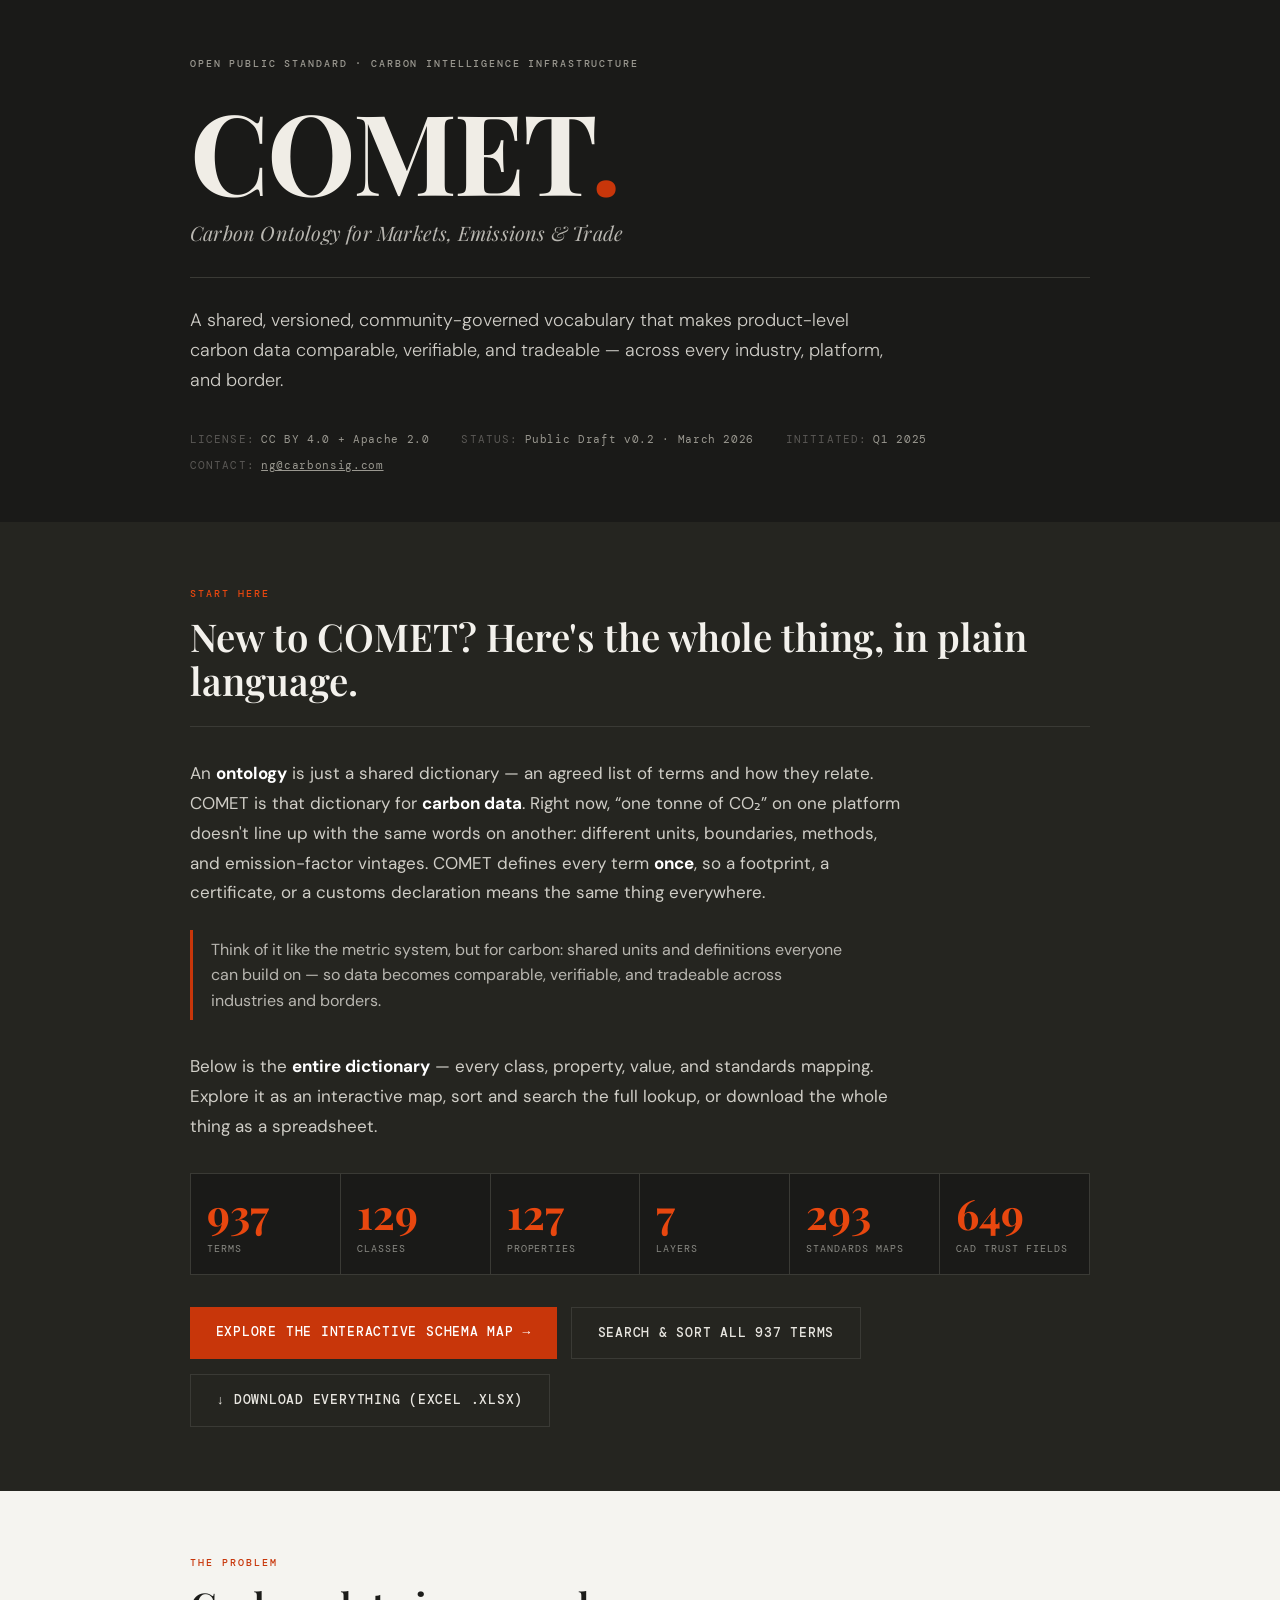
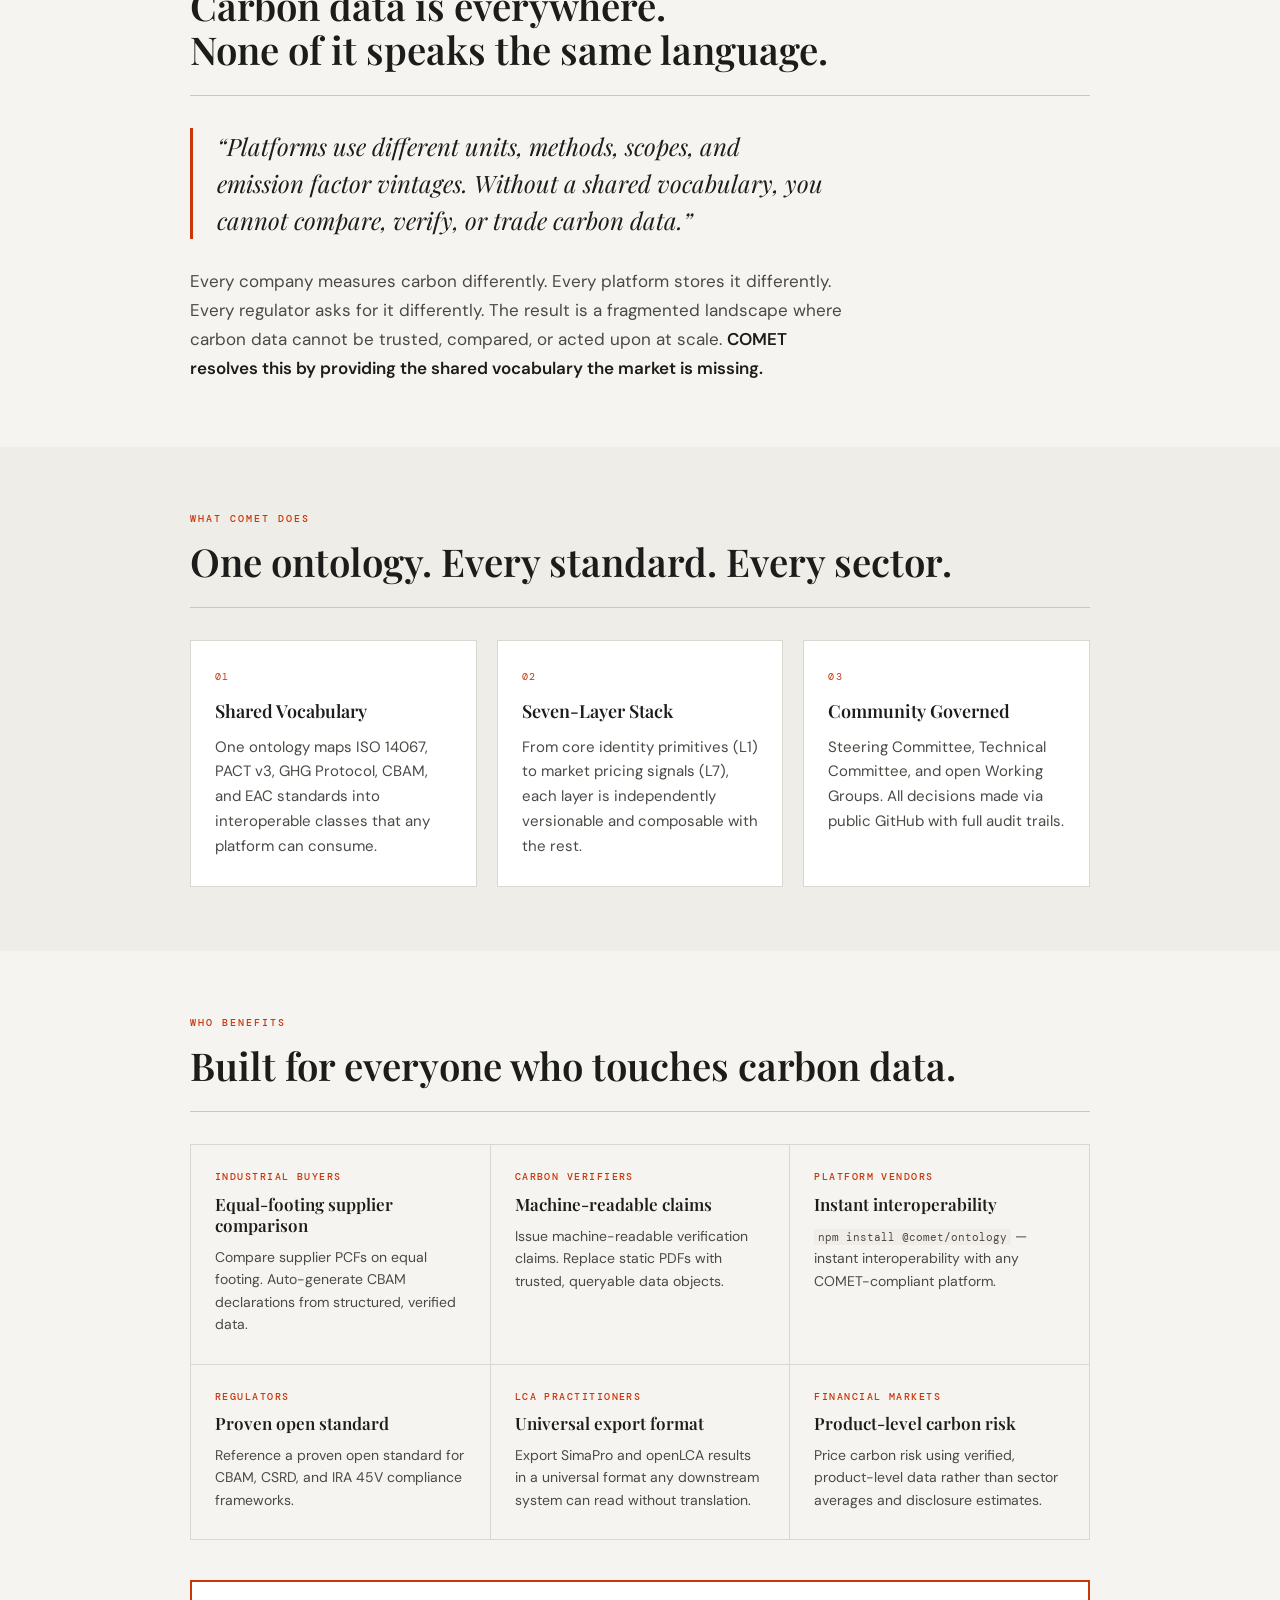
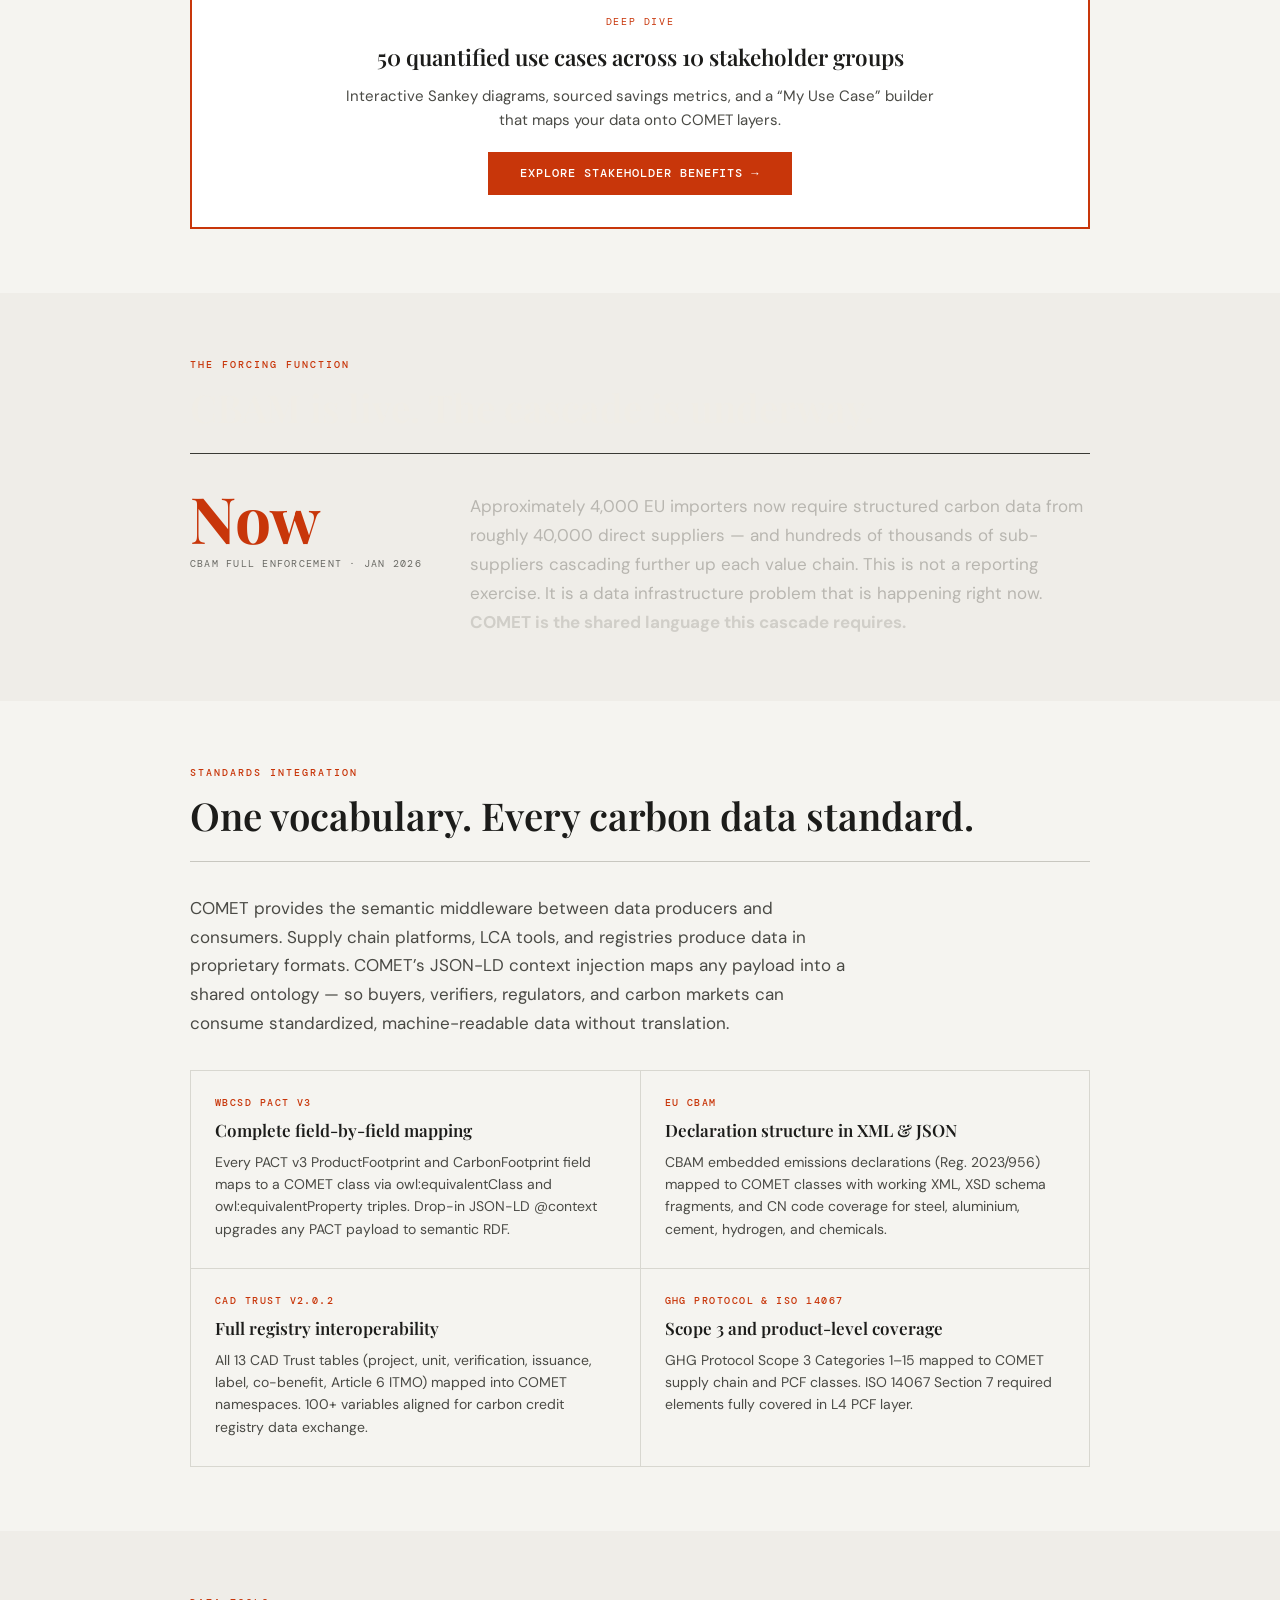
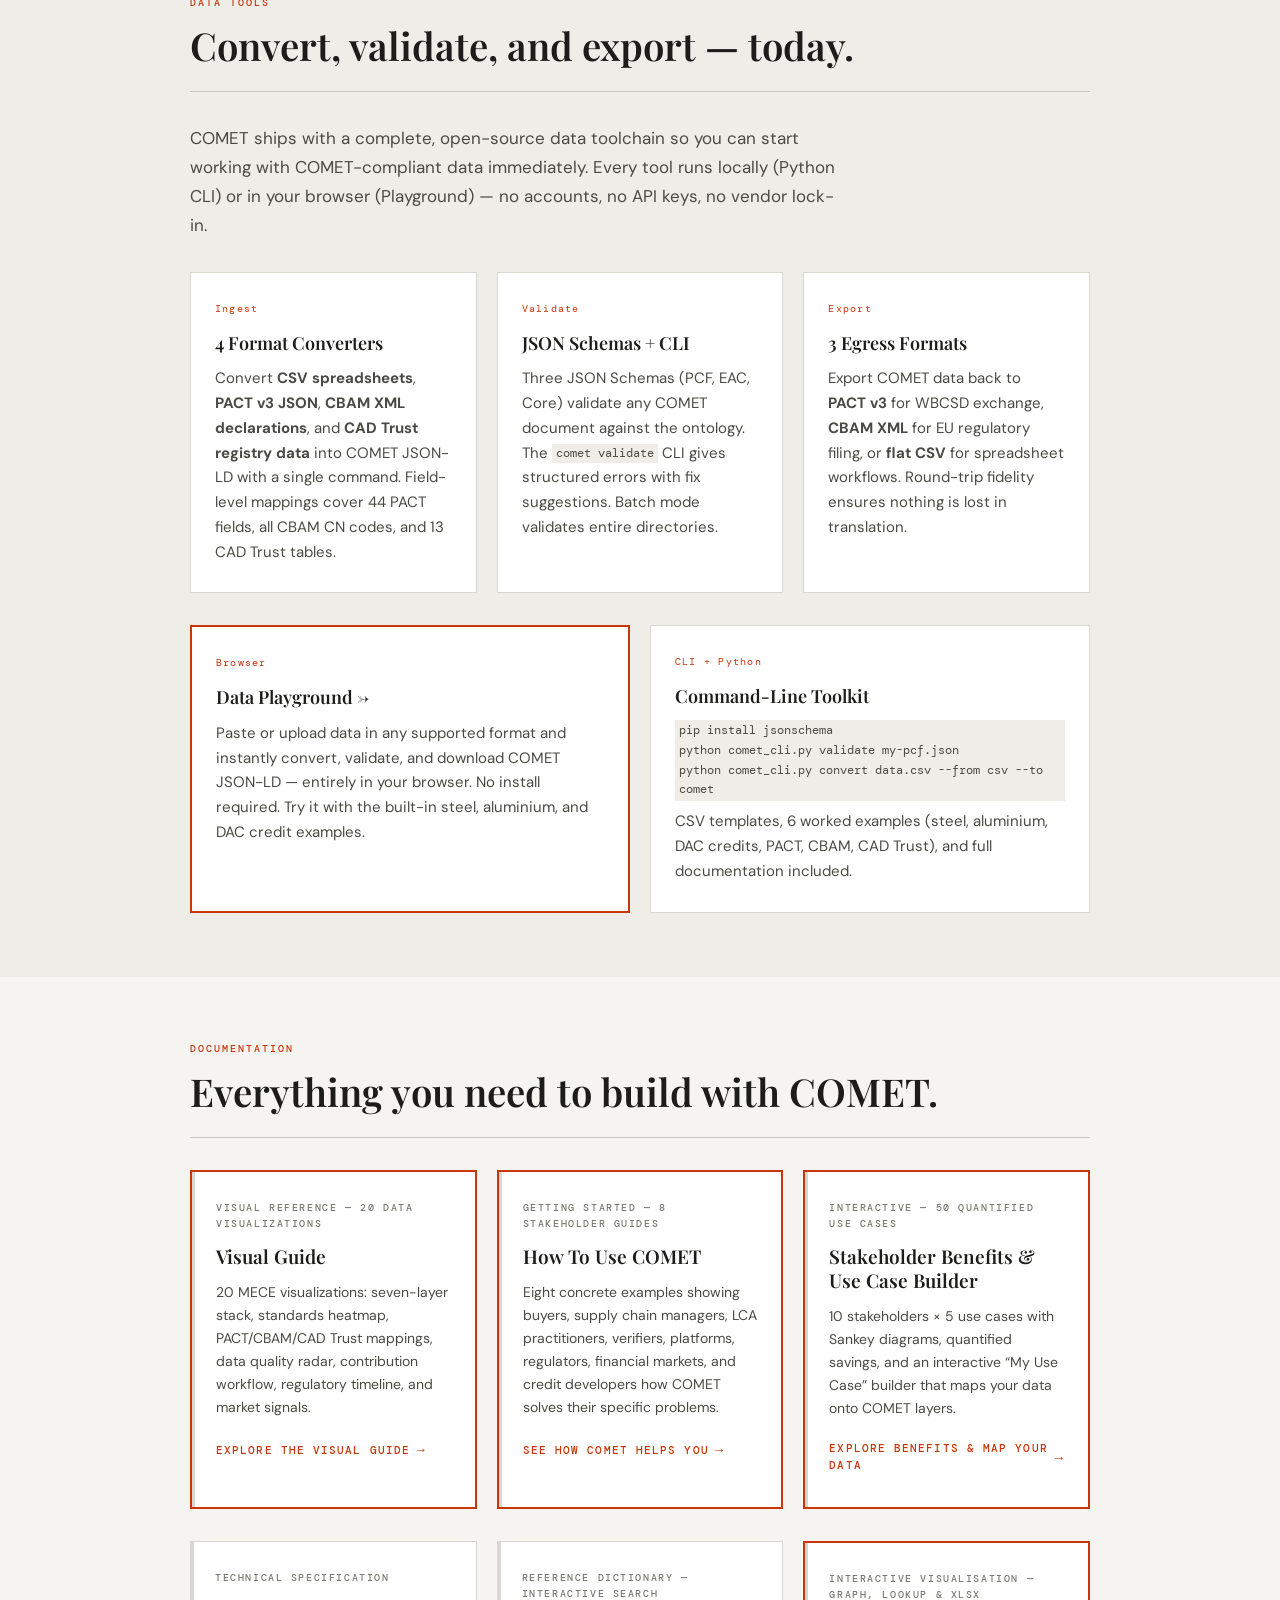
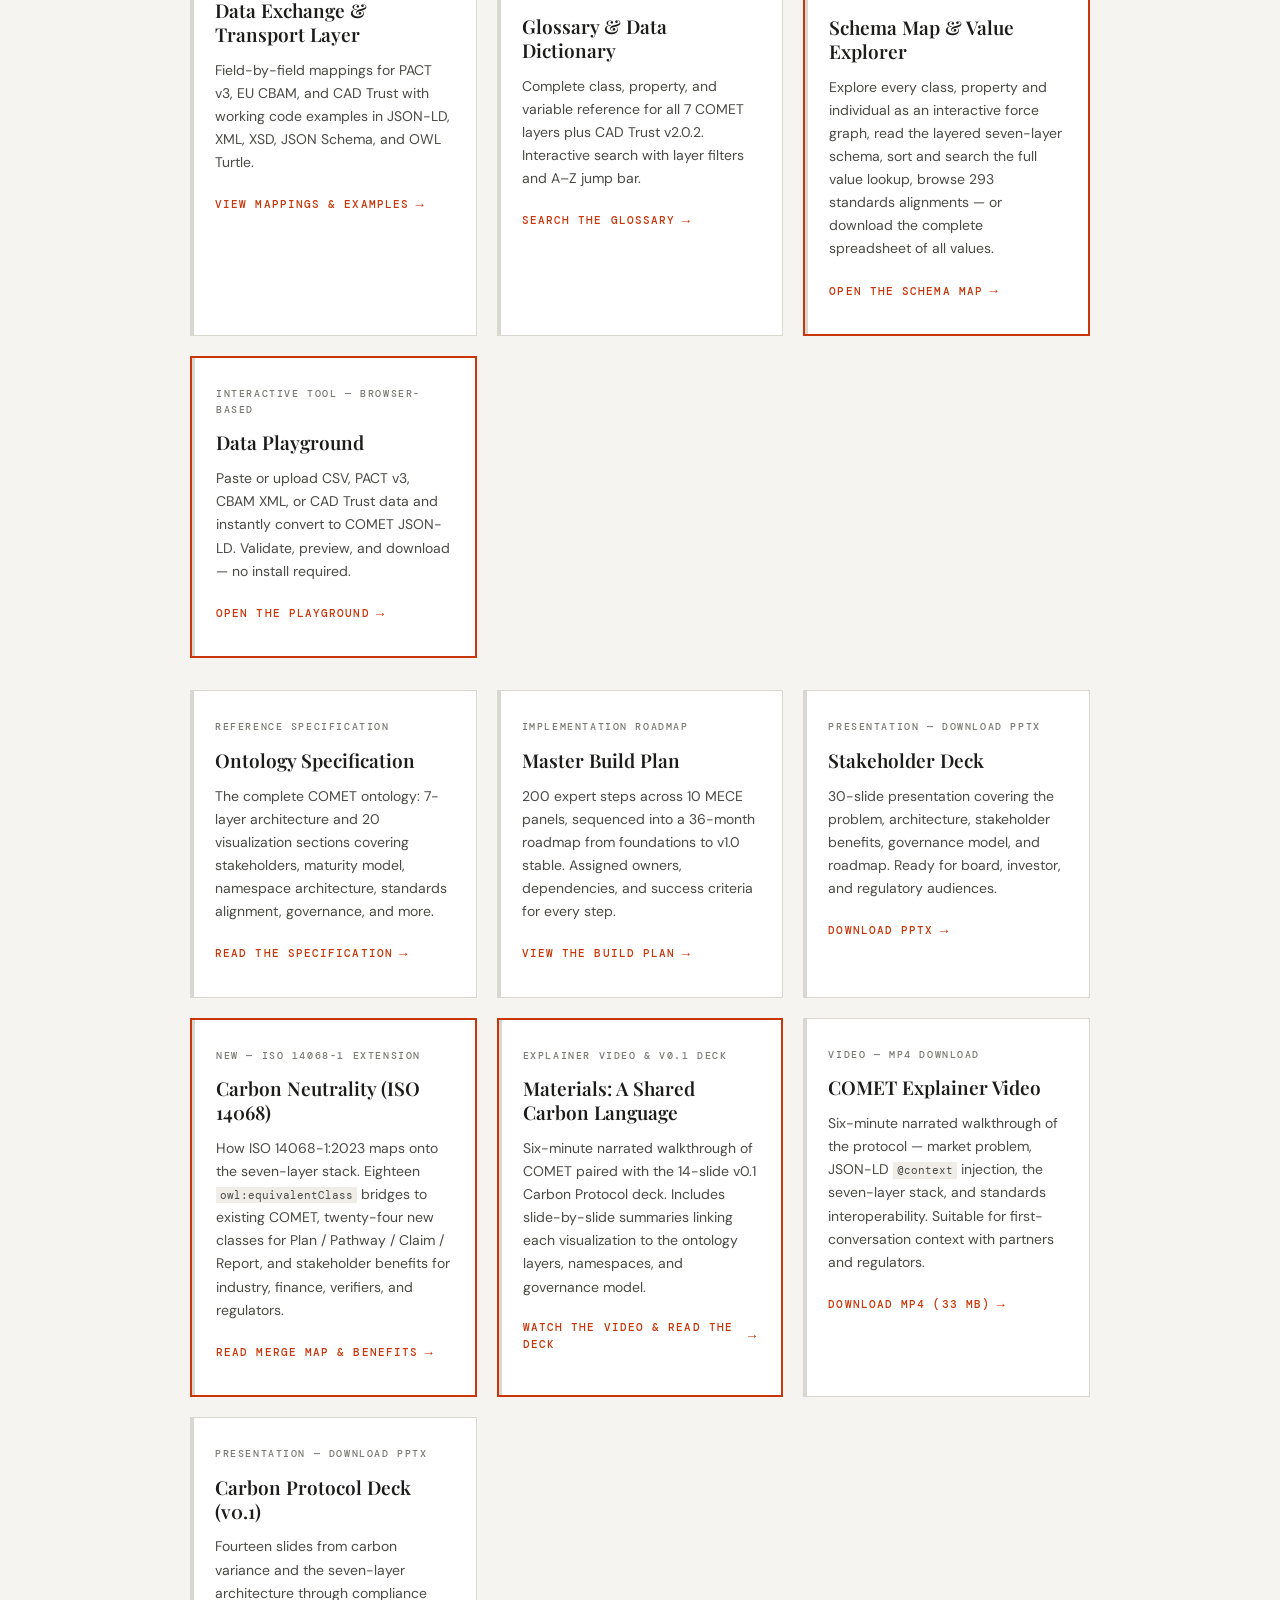
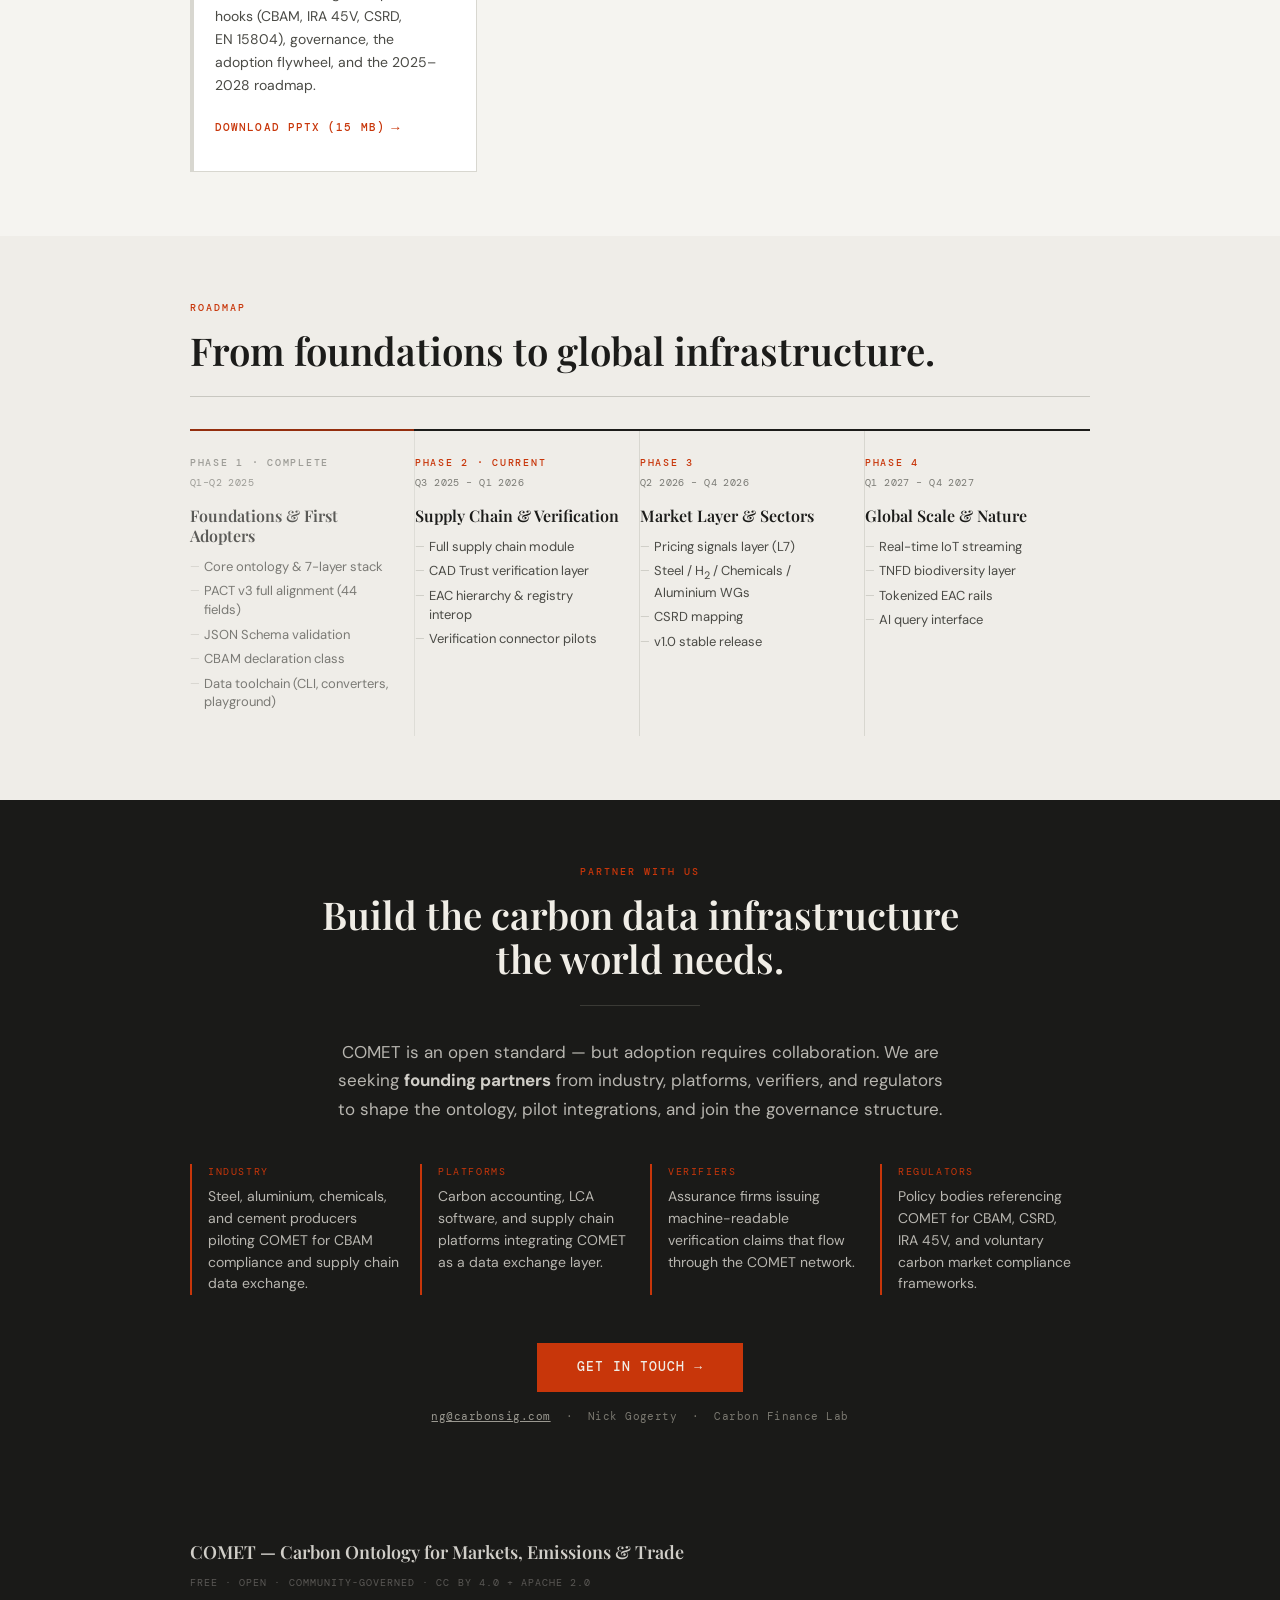
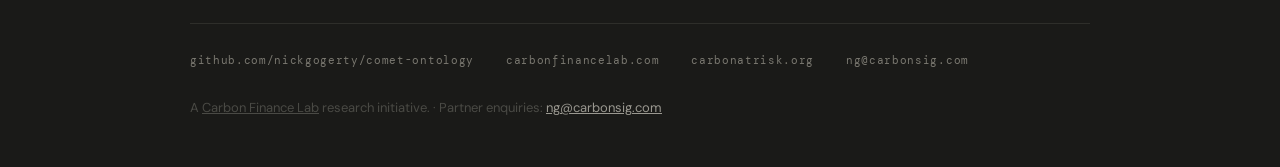
==== docs/index.html @ fee0b1d8 "docs(index): sync homepage counts to v0.3.0 data (937 terms, 129 classes, 127 properties, 293 alignm" ====
<!DOCTYPE html>
<html lang="en">
<head>
  <meta charset="UTF-8">
  <meta name="viewport" content="width=device-width, initial-scale=1.0">
  <title>COMET — Carbon Ontology for Markets, Emissions &amp; Trade</title>
  <meta name="description" content="A shared, versioned, community-governed vocabulary that makes product-level carbon data comparable, verifiable, and tradeable — across every industry, platform, and border.">
  <link rel="preconnect" href="https://fonts.googleapis.com">
  <link rel="preconnect" href="https://fonts.gstatic.com" crossorigin>
  <link href="https://fonts.googleapis.com/css2?family=Playfair+Display:ital,wght@0,400;0,600;0,700;1,400;1,600&family=DM+Sans:wght@300;400;500;600&family=DM+Mono:wght@400;500&display=swap" rel="stylesheet">
  <style>
    *, *::before, *::after {
      box-sizing: border-box;
      margin: 0;
      padding: 0;
    }

    :root {
      --bg: #f5f4f0;
      --bg-dark: #1a1a18;
      --bg-mid: #252520;
      --text: #1c1c1a;
      --text-secondary: #4a4a45;
      --text-muted: #7a7a74;
      --accent: #c8360a;
      --accent-light: #e8470f;
      --border: #d8d7d0;
      --border-dark: #3a3a35;
      --card-bg: #ffffff;
      --rule: #c8c7c0;
    }

    html {
      font-size: 16px;
      scroll-behavior: smooth;
    }

    body {
      font-family: 'DM Sans', sans-serif;
      background-color: var(--bg);
      color: var(--text);
      line-height: 1.6;
      -webkit-font-smoothing: antialiased;
      -moz-osx-font-smoothing: grayscale;
    }

    /* ─── MASTHEAD ─────────────────────────────────────────────── */

    .masthead {
      background-color: var(--bg-dark);
      color: #e8e6e0;
      padding: 3.5rem 2rem 3rem;
    }

    .masthead-inner {
      max-width: 900px;
      margin: 0 auto;
    }

    .eyebrow {
      font-family: 'DM Mono', monospace;
      font-size: 0.65rem;
      font-weight: 500;
      letter-spacing: 0.18em;
      text-transform: uppercase;
      color: #9a9890;
      margin-bottom: 1.6rem;
    }

    .masthead-title {
      font-family: 'Playfair Display', serif;
      font-size: clamp(4rem, 10vw, 7rem);
      font-weight: 700;
      line-height: 0.92;
      letter-spacing: -0.02em;
      color: #f0ede6;
      margin-bottom: 1rem;
    }

    .masthead-title .period {
      color: var(--accent);
    }

    .masthead-subtitle {
      font-family: 'Playfair Display', serif;
      font-size: clamp(1rem, 2.5vw, 1.25rem);
      font-weight: 400;
      font-style: italic;
      color: #b8b6b0;
      margin-bottom: 1.75rem;
      letter-spacing: 0.01em;
    }

    .masthead-rule {
      border: none;
      border-top: 1px solid var(--border-dark);
      margin-bottom: 1.75rem;
    }

    .masthead-description {
      font-size: clamp(1rem, 2vw, 1.125rem);
      font-weight: 300;
      color: #d0cec8;
      line-height: 1.65;
      max-width: 700px;
      margin-bottom: 2.25rem;
    }

    .meta-bar {
      display: flex;
      flex-wrap: wrap;
      gap: 0.5rem 2rem;
      font-family: 'DM Mono', monospace;
      font-size: 0.68rem;
      color: #7a7870;
      letter-spacing: 0.06em;
    }

    .meta-bar span {
      display: flex;
      align-items: center;
      gap: 0.4rem;
    }

    .meta-label {
      color: #5a5855;
      text-transform: uppercase;
      letter-spacing: 0.1em;
    }

    .meta-value {
      color: #9a9890;
    }

    /* ─── SHARED SECTION STYLES ────────────────────────────────── */

    section {
      padding: 4rem 2rem;
    }

    section:nth-child(even) {
      background-color: #efede8;
    }

    .section-inner {
      max-width: 900px;
      margin: 0 auto;
    }

    .section-label {
      font-family: 'DM Mono', monospace;
      font-size: 0.62rem;
      font-weight: 500;
      letter-spacing: 0.2em;
      text-transform: uppercase;
      color: var(--accent);
      margin-bottom: 0.75rem;
    }

    .section-title {
      font-family: 'Playfair Display', serif;
      font-size: clamp(1.6rem, 4vw, 2.4rem);
      font-weight: 600;
      line-height: 1.15;
      color: var(--text);
      margin-bottom: 1.5rem;
    }

    .section-rule {
      border: none;
      border-top: 1px solid var(--rule);
      margin-bottom: 2rem;
    }

    .body-text {
      font-size: 1.0625rem;
      font-weight: 400;
      line-height: 1.7;
      color: var(--text-secondary);
      max-width: 660px;
    }

    .body-text strong {
      color: var(--text);
      font-weight: 600;
    }

    /* ─── THE PROBLEM ───────────────────────────────────────────── */

    .problem-quote {
      font-family: 'Playfair Display', serif;
      font-size: clamp(1.15rem, 2.5vw, 1.5rem);
      font-style: italic;
      font-weight: 400;
      line-height: 1.55;
      color: var(--text);
      border-left: 3px solid var(--accent);
      padding-left: 1.5rem;
      margin-bottom: 1.75rem;
      max-width: 640px;
    }

    /* ─── WHAT COMET DOES — 3-CARD GRID ────────────────────────── */

    .cards-3 {
      display: grid;
      grid-template-columns: repeat(3, 1fr);
      gap: 1.25rem;
      margin-top: 2rem;
    }

    @media (max-width: 720px) {
      .cards-3 {
        grid-template-columns: 1fr;
      }
    }

    @media (min-width: 721px) and (max-width: 900px) {
      .cards-3 {
        grid-template-columns: repeat(3, 1fr);
      }
    }

    .feature-card {
      background-color: var(--card-bg);
      border: 1px solid var(--border);
      padding: 1.75rem 1.5rem;
    }

    .feature-card-number {
      font-family: 'DM Mono', monospace;
      font-size: 0.65rem;
      color: var(--accent);
      letter-spacing: 0.12em;
      margin-bottom: 0.9rem;
      display: block;
    }

    .feature-card-title {
      font-family: 'Playfair Display', serif;
      font-size: 1.125rem;
      font-weight: 600;
      color: var(--text);
      margin-bottom: 0.75rem;
      line-height: 1.25;
    }

    .feature-card-body {
      font-size: 0.9375rem;
      line-height: 1.65;
      color: var(--text-secondary);
    }

    /* ─── WHO BENEFITS — 6-ITEM GRID ───────────────────────────── */

    .benefits-grid {
      display: grid;
      grid-template-columns: repeat(3, 1fr);
      gap: 0;
      margin-top: 2rem;
      border-top: 1px solid var(--border);
      border-left: 1px solid var(--border);
    }

    @media (max-width: 640px) {
      .benefits-grid {
        grid-template-columns: 1fr;
      }
    }

    @media (min-width: 641px) and (max-width: 860px) {
      .benefits-grid {
        grid-template-columns: repeat(2, 1fr);
      }
    }

    .benefit-item {
      padding: 1.5rem 1.5rem 1.75rem;
      border-right: 1px solid var(--border);
      border-bottom: 1px solid var(--border);
    }

    .benefit-role {
      font-family: 'DM Mono', monospace;
      font-size: 0.65rem;
      font-weight: 500;
      letter-spacing: 0.14em;
      text-transform: uppercase;
      color: var(--accent);
      margin-bottom: 0.5rem;
    }

    .benefit-title {
      font-family: 'Playfair Display', serif;
      font-size: 1.0625rem;
      font-weight: 600;
      color: var(--text);
      margin-bottom: 0.6rem;
      line-height: 1.25;
    }

    .benefit-body {
      font-size: 0.875rem;
      line-height: 1.6;
      color: var(--text-secondary);
    }

    /* ─── FORCING FUNCTION ──────────────────────────────────────── */

    .forcing-function {
      background-color: var(--bg-dark);
      color: #e0ddd8;
    }

    .forcing-function .section-title {
      color: #f0ede6;
    }

    .forcing-function .section-label {
      color: #c8360a;
    }

    .forcing-function .section-rule {
      border-color: var(--border-dark);
    }

    .stat-row {
      display: grid;
      grid-template-columns: auto 1fr;
      gap: 2rem 3rem;
      align-items: start;
      margin-top: 2rem;
    }

    @media (max-width: 600px) {
      .stat-row {
        grid-template-columns: 1fr;
      }
    }

    .stat-number {
      font-family: 'Playfair Display', serif;
      font-size: clamp(2.5rem, 6vw, 4rem);
      font-weight: 700;
      line-height: 1;
      color: var(--accent);
      white-space: nowrap;
    }

    .stat-label {
      font-family: 'DM Mono', monospace;
      font-size: 0.65rem;
      letter-spacing: 0.12em;
      color: #6a6a64;
      text-transform: uppercase;
      margin-top: 0.4rem;
    }

    .stat-description {
      font-size: 1.0625rem;
      line-height: 1.7;
      color: #b8b6b0;
      padding-top: 0.4rem;
    }

    /* ─── DOCUMENTATION LINKS ───────────────────────────────────── */

    .doc-cards {
      display: grid;
      grid-template-columns: repeat(3, 1fr);
      gap: 1.25rem;
      margin-top: 2rem;
    }

    @media (max-width: 720px) {
      .doc-cards {
        grid-template-columns: 1fr;
      }
    }

    .doc-card {
      display: block;
      text-decoration: none;
      background-color: var(--card-bg);
      border: 1.5px solid var(--border);
      padding: 1.75rem 1.5rem 2rem;
      position: relative;
      overflow: hidden;
      transition: border-color 0.18s ease, transform 0.18s ease, box-shadow 0.18s ease;
    }

    .doc-card::before {
      content: '';
      position: absolute;
      top: 0;
      left: 0;
      width: 3px;
      height: 100%;
      background-color: var(--border);
      transition: background-color 0.18s ease, width 0.18s ease;
    }

    .doc-card:hover {
      border-color: var(--accent);
      transform: translateY(-2px);
      box-shadow: 0 6px 24px rgba(0, 0, 0, 0.09);
    }

    .doc-card:hover::before {
      background-color: var(--accent);
      width: 4px;
    }

    .doc-card-type {
      font-family: 'DM Mono', monospace;
      font-size: 0.62rem;
      font-weight: 500;
      letter-spacing: 0.16em;
      text-transform: uppercase;
      color: var(--text-muted);
      margin-bottom: 0.85rem;
    }

    .doc-card-title {
      font-family: 'Playfair Display', serif;
      font-size: 1.1875rem;
      font-weight: 600;
      color: var(--text);
      margin-bottom: 0.75rem;
      line-height: 1.25;
      transition: color 0.18s ease;
    }

    .doc-card:hover .doc-card-title {
      color: var(--accent);
    }

    .doc-card-body {
      font-size: 0.875rem;
      line-height: 1.65;
      color: var(--text-secondary);
      margin-bottom: 1.25rem;
    }

    .doc-card-action {
      font-family: 'DM Mono', monospace;
      font-size: 0.68rem;
      font-weight: 500;
      letter-spacing: 0.1em;
      text-transform: uppercase;
      color: var(--accent);
      display: flex;
      align-items: center;
      gap: 0.4rem;
    }

    .doc-card-action::after {
      content: '\2192';
      font-size: 0.85rem;
    }

    /* ─── ROADMAP ───────────────────────────────────────────────── */

    .roadmap-grid {
      display: grid;
      grid-template-columns: repeat(4, 1fr);
      gap: 0;
      margin-top: 2rem;
      border-top: 2px solid var(--text);
    }

    @media (max-width: 760px) {
      .roadmap-grid {
        grid-template-columns: repeat(2, 1fr);
      }
    }

    @media (max-width: 460px) {
      .roadmap-grid {
        grid-template-columns: 1fr;
      }
    }

    /* ─── PARTNER CTA GRID ────────────────────────────────────── */
    @media (max-width: 760px) {
      #partner [style*="grid-template-columns: repeat(4"] {
        grid-template-columns: repeat(2, 1fr) !important;
      }
    }
    @media (max-width: 460px) {
      #partner [style*="grid-template-columns: repeat(4"] {
        grid-template-columns: 1fr !important;
      }
    }

    .roadmap-phase {
      padding: 1.5rem 1.25rem 1.5rem 0;
      border-right: 1px solid var(--border);
      position: relative;
    }

    .roadmap-phase:last-child {
      border-right: none;
      padding-right: 0;
    }

    .roadmap-phase::before {
      content: '';
      position: absolute;
      top: -2px;
      left: 0;
      width: 100%;
      height: 2px;
      background-color: transparent;
    }

    .roadmap-phase:first-child::before {
      background-color: var(--accent);
    }

    .phase-label {
      font-family: 'DM Mono', monospace;
      font-size: 0.6rem;
      font-weight: 500;
      letter-spacing: 0.18em;
      text-transform: uppercase;
      color: var(--accent);
      margin-bottom: 0.3rem;
    }

    .phase-period {
      font-family: 'DM Mono', monospace;
      font-size: 0.65rem;
      color: var(--text-muted);
      margin-bottom: 0.9rem;
      letter-spacing: 0.04em;
    }

    .phase-title {
      font-family: 'Playfair Display', serif;
      font-size: 1rem;
      font-weight: 600;
      color: var(--text);
      line-height: 1.25;
      margin-bottom: 0.75rem;
    }

    .phase-items {
      list-style: none;
      display: flex;
      flex-direction: column;
      gap: 0.35rem;
    }

    .phase-items li {
      font-size: 0.8125rem;
      line-height: 1.45;
      color: var(--text-secondary);
      padding-left: 0.9rem;
      position: relative;
    }

    .phase-items li::before {
      content: '\2014';
      position: absolute;
      left: 0;
      color: var(--rule);
      font-size: 0.7rem;
    }

    /* ─── FOOTER ────────────────────────────────────────────────── */

    footer {
      background-color: var(--bg-dark);
      color: #6a6a64;
      padding: 3rem 2rem;
    }

    .footer-inner {
      max-width: 900px;
      margin: 0 auto;
    }

    .footer-brand {
      font-family: 'Playfair Display', serif;
      font-size: 1.125rem;
      font-weight: 600;
      color: #d0cec8;
      margin-bottom: 0.5rem;
    }

    .footer-tagline {
      font-family: 'DM Mono', monospace;
      font-size: 0.65rem;
      letter-spacing: 0.1em;
      text-transform: uppercase;
      color: #5a5855;
      margin-bottom: 2rem;
    }

    .footer-rule {
      border: none;
      border-top: 1px solid #2e2e2a;
      margin-bottom: 1.75rem;
    }

    .footer-links {
      display: flex;
      flex-wrap: wrap;
      gap: 0.4rem 2rem;
      margin-bottom: 1.75rem;
    }

    .footer-links a {
      font-family: 'DM Mono', monospace;
      font-size: 0.7rem;
      color: #7a7870;
      text-decoration: none;
      letter-spacing: 0.06em;
      transition: color 0.15s ease;
    }

    .footer-links a:hover {
      color: #c8360a;
    }

    .footer-attribution {
      font-size: 0.8125rem;
      color: #4a4a45;
    }

    /* ─── EXPLORE ON-RAMP ───────────────────────────────────────── */

    #explore { background: var(--bg-mid); color: #e8e6e0; }
    #explore .section-label { color: var(--accent-light); }
    #explore .section-title { color: #f3f1ec; }
    #explore .section-rule { border-color: var(--border-dark); }
    .plainspeak {
      font-size: 1.0625rem;
      line-height: 1.75;
      color: #cfcdc6;
      max-width: 60ch;
      margin-bottom: 0.9rem;
    }
    .plainspeak strong { color: #fff; }
    .plain-analogy {
      border-left: 3px solid var(--accent);
      padding: 0.4rem 0 0.4rem 1.1rem;
      margin: 1.4rem 0 2rem;
      font-size: 1rem;
      color: #b8b6b0;
      max-width: 60ch;
    }
    .num-strip {
      display: grid;
      grid-template-columns: repeat(6, 1fr);
      gap: 1px;
      background: var(--border-dark);
      border: 1px solid var(--border-dark);
      margin: 2rem 0;
    }
    @media (max-width: 760px) { .num-strip { grid-template-columns: repeat(3, 1fr); } }
    @media (max-width: 420px) { .num-strip { grid-template-columns: repeat(2, 1fr); } }
    .num-cell { background: var(--bg-dark); padding: 1.1rem 1rem; }
    .num-cell .n {
      font-family: 'Playfair Display', serif;
      font-size: clamp(1.8rem, 4vw, 2.6rem);
      font-weight: 700; line-height: 1; color: var(--accent-light);
    }
    .num-cell .l {
      font-family: 'DM Mono', monospace;
      font-size: 0.6rem; letter-spacing: 0.1em; text-transform: uppercase;
      color: #8a8a84; margin-top: 0.45rem;
    }
    .explore-cta { display: flex; flex-wrap: wrap; gap: 0.9rem; margin-top: 1.75rem; }
    .btn-primary, .btn-ghost {
      font-family: 'DM Mono', monospace; font-size: 0.8rem; font-weight: 500;
      letter-spacing: 0.06em; text-transform: uppercase; text-decoration: none;
      padding: 0.95rem 1.6rem; display: inline-block; transition: background 0.18s, border-color 0.18s;
    }
    .btn-primary { background: var(--accent); color: #fff; }
    .btn-primary:hover { background: var(--accent-light); }
    .btn-ghost { background: transparent; color: #e8e6e0; border: 1px solid var(--border-dark); }
    .btn-ghost:hover { border-color: var(--accent-light); color: #fff; }

    /* ─── UTILITY ───────────────────────────────────────────────── */

    .visually-hidden {
      position: absolute;
      width: 1px;
      height: 1px;
      padding: 0;
      margin: -1px;
      overflow: hidden;
      clip: rect(0, 0, 0, 0);
      border: 0;
    }
  </style>
</head>
<body>

  <!-- MASTHEAD -->
  <header class="masthead" role="banner">
    <div class="masthead-inner">
      <p class="eyebrow">Open Public Standard &middot; Carbon Intelligence Infrastructure</p>
      <h1 class="masthead-title">COMET<span class="period">.</span></h1>
      <p class="masthead-subtitle">Carbon Ontology for Markets, Emissions &amp; Trade</p>
      <hr class="masthead-rule" aria-hidden="true">
      <p class="masthead-description">A shared, versioned, community-governed vocabulary that makes product-level carbon data comparable, verifiable, and tradeable &mdash; across every industry, platform, and border.</p>
      <div class="meta-bar" role="contentinfo" aria-label="Document metadata">
        <span><span class="meta-label">License:</span> <span class="meta-value">CC BY 4.0 + Apache 2.0</span></span>
        <span><span class="meta-label">Status:</span> <span class="meta-value">Public Draft v0.2 &middot; March 2026</span></span>
        <span><span class="meta-label">Initiated:</span> <span class="meta-value">Q1 2025</span></span>
        <span><span class="meta-label">Contact:</span> <span class="meta-value"><a href="mailto:ng@carbonsig.com" style="color:#9a9890;text-decoration:underline;">ng@carbonsig.com</a></span></span>
      </div>
    </div>
  </header>

  <!-- EXPLORE / START HERE -->
  <section id="explore" aria-labelledby="explore-title">
    <div class="section-inner">
      <p class="section-label">Start Here</p>
      <h2 class="section-title" id="explore-title">New to COMET? Here's the whole thing, in plain language.</h2>
      <hr class="section-rule" aria-hidden="true">
      <p class="plainspeak">
        An <strong>ontology</strong> is just a shared dictionary &mdash; an agreed list of terms and how they relate. COMET is that dictionary for <strong>carbon data</strong>. Right now, &ldquo;one tonne of CO&#8322;&rdquo; on one platform doesn't line up with the same words on another: different units, boundaries, methods, and emission-factor vintages. COMET defines every term <strong>once</strong>, so a footprint, a certificate, or a customs declaration means the same thing everywhere.
      </p>
      <p class="plain-analogy">
        Think of it like the metric system, but for carbon: shared units and definitions everyone can build on &mdash; so data becomes comparable, verifiable, and tradeable across industries and borders.
      </p>
      <p class="plainspeak">
        Below is the <strong>entire dictionary</strong> &mdash; every class, property, value, and standards mapping. Explore it as an interactive map, sort and search the full lookup, or download the whole thing as a spreadsheet.
      </p>

      <div class="num-strip" role="list" aria-label="Ontology by the numbers">
        <div class="num-cell" role="listitem"><div class="n">937</div><div class="l">Terms</div></div>
        <div class="num-cell" role="listitem"><div class="n">129</div><div class="l">Classes</div></div>
        <div class="num-cell" role="listitem"><div class="n">127</div><div class="l">Properties</div></div>
        <div class="num-cell" role="listitem"><div class="n">7</div><div class="l">Layers</div></div>
        <div class="num-cell" role="listitem"><div class="n">293</div><div class="l">Standards Maps</div></div>
        <div class="num-cell" role="listitem"><div class="n">649</div><div class="l">CAD Trust Fields</div></div>
      </div>

      <div class="explore-cta">
        <a class="btn-primary" href="schema-map.html">Explore the Interactive Schema Map &rarr;</a>
        <a class="btn-ghost" href="schema-map.html#lookup">Search &amp; sort all 937 terms</a>
        <a class="btn-ghost" href="comet-ontology-values.xlsx" download>&#8595; Download everything (Excel&nbsp;.xlsx)</a>
      </div>
    </div>
  </section>

  <!-- THE PROBLEM -->
  <section id="problem">
    <div class="section-inner">
      <p class="section-label">The Problem</p>
      <h2 class="section-title">Carbon data is everywhere.<br>None of it speaks the same language.</h2>
      <hr class="section-rule" aria-hidden="true">
      <blockquote class="problem-quote">
        &ldquo;Platforms use different units, methods, scopes, and emission factor vintages. Without a shared vocabulary, you cannot compare, verify, or trade carbon data.&rdquo;
      </blockquote>
      <p class="body-text">
        Every company measures carbon differently. Every platform stores it differently. Every regulator asks for it differently. The result is a fragmented landscape where carbon data cannot be trusted, compared, or acted upon at scale. <strong>COMET resolves this by providing the shared vocabulary the market is missing.</strong>
      </p>
    </div>
  </section>

  <!-- WHAT COMET DOES -->
  <section id="what-comet-does">
    <div class="section-inner">
      <p class="section-label">What COMET Does</p>
      <h2 class="section-title">One ontology. Every standard. Every sector.</h2>
      <hr class="section-rule" aria-hidden="true">
      <div class="cards-3" role="list">
        <div class="feature-card" role="listitem">
          <span class="feature-card-number">01</span>
          <h3 class="feature-card-title">Shared Vocabulary</h3>
          <p class="feature-card-body">One ontology maps ISO&nbsp;14067, PACT&nbsp;v3, GHG Protocol, CBAM, and EAC standards into interoperable classes that any platform can consume.</p>
        </div>
        <div class="feature-card" role="listitem">
          <span class="feature-card-number">02</span>
          <h3 class="feature-card-title">Seven-Layer Stack</h3>
          <p class="feature-card-body">From core identity primitives (L1) to market pricing signals (L7), each layer is independently versionable and composable with the rest.</p>
        </div>
        <div class="feature-card" role="listitem">
          <span class="feature-card-number">03</span>
          <h3 class="feature-card-title">Community Governed</h3>
          <p class="feature-card-body">Steering Committee, Technical Committee, and open Working Groups. All decisions made via public GitHub with full audit trails.</p>
        </div>
      </div>
    </div>
  </section>

  <!-- WHO BENEFITS -->
  <section id="who-benefits">
    <div class="section-inner">
      <p class="section-label">Who Benefits</p>
      <h2 class="section-title">Built for everyone who touches carbon data.</h2>
      <hr class="section-rule" aria-hidden="true">
      <div class="benefits-grid" role="list">
        <div class="benefit-item" role="listitem">
          <p class="benefit-role">Industrial Buyers</p>
          <h3 class="benefit-title">Equal-footing supplier comparison</h3>
          <p class="benefit-body">Compare supplier PCFs on equal footing. Auto-generate CBAM declarations from structured, verified data.</p>
        </div>
        <div class="benefit-item" role="listitem">
          <p class="benefit-role">Carbon Verifiers</p>
          <h3 class="benefit-title">Machine-readable claims</h3>
          <p class="benefit-body">Issue machine-readable verification claims. Replace static PDFs with trusted, queryable data objects.</p>
        </div>
        <div class="benefit-item" role="listitem">
          <p class="benefit-role">Platform Vendors</p>
          <h3 class="benefit-title">Instant interoperability</h3>
          <p class="benefit-body"><code style="font-family:'DM Mono',monospace;font-size:0.8em;background:#f0ede8;padding:0.1em 0.35em;">npm install @comet/ontology</code> &mdash; instant interoperability with any COMET-compliant platform.</p>
        </div>
        <div class="benefit-item" role="listitem">
          <p class="benefit-role">Regulators</p>
          <h3 class="benefit-title">Proven open standard</h3>
          <p class="benefit-body">Reference a proven open standard for CBAM, CSRD, and IRA&nbsp;45V compliance frameworks.</p>
        </div>
        <div class="benefit-item" role="listitem">
          <p class="benefit-role">LCA Practitioners</p>
          <h3 class="benefit-title">Universal export format</h3>
          <p class="benefit-body">Export SimaPro and openLCA results in a universal format any downstream system can read without translation.</p>
        </div>
        <div class="benefit-item" role="listitem">
          <p class="benefit-role">Financial Markets</p>
          <h3 class="benefit-title">Product-level carbon risk</h3>
          <p class="benefit-body">Price carbon risk using verified, product-level data rather than sector averages and disclosure estimates.</p>
        </div>
      </div>
      <div style="margin-top:2.5rem;text-align:center;padding:2rem 1.5rem;background:var(--card-bg);border:2px solid var(--accent);">
        <p style="font-family:'DM Mono',monospace;font-size:0.62rem;letter-spacing:0.16em;text-transform:uppercase;color:var(--accent);margin-bottom:0.6rem;">Deep Dive</p>
        <p style="font-family:'Playfair Display',serif;font-size:clamp(1.1rem,2.5vw,1.4rem);font-weight:600;color:var(--text);margin-bottom:0.5rem;">50 quantified use cases across 10 stakeholder groups</p>
        <p style="font-size:0.9375rem;color:var(--text-secondary);margin-bottom:1.25rem;max-width:600px;margin-left:auto;margin-right:auto;line-height:1.6;">Interactive Sankey diagrams, sourced savings metrics, and a &ldquo;My Use Case&rdquo; builder that maps your data onto COMET layers.</p>
        <a href="stakeholder-benefits.html" style="display:inline-block;font-family:'DM Mono',monospace;font-size:0.75rem;font-weight:500;letter-spacing:0.08em;text-transform:uppercase;color:#fff;background:var(--accent);padding:0.75rem 2rem;text-decoration:none;transition:background 0.18s ease;">Explore Stakeholder Benefits &rarr;</a>
      </div>
    </div>
  </section>

  <!-- THE FORCING FUNCTION -->
  <section id="forcing-function" class="forcing-function">
    <div class="section-inner">
      <p class="section-label">The Forcing Function</p>
      <h2 class="section-title">CBAM is live. The cascade is underway.</h2>
      <hr class="section-rule" aria-hidden="true">
      <div class="stat-row">
        <div>
          <p class="stat-number">Now</p>
          <p class="stat-label">CBAM Full Enforcement &middot; Jan 2026</p>
        </div>
        <p class="stat-description">
          Approximately 4,000 EU importers now require structured carbon data from roughly 40,000 direct suppliers &mdash; and hundreds of thousands of sub-suppliers cascading further up each value chain. This is not a reporting exercise. It is a data infrastructure problem that is happening right now. <strong style="color:#d0cec8;">COMET is the shared language this cascade requires.</strong>
        </p>
      </div>
    </div>
  </section>

  <!-- STANDARDS INTEGRATION -->
  <section id="standards-integration">
    <div class="section-inner">
      <p class="section-label">Standards Integration</p>
      <h2 class="section-title">One vocabulary. Every carbon data standard.</h2>
      <hr class="section-rule" aria-hidden="true">
      <p class="body-text" style="margin-bottom:2rem;">
        COMET provides the semantic middleware between data producers and consumers. Supply chain platforms, LCA tools, and registries produce data in proprietary formats. COMET&rsquo;s JSON-LD context injection maps any payload into a shared ontology &mdash; so buyers, verifiers, regulators, and carbon markets can consume standardized, machine-readable data without translation.
      </p>
      <div class="benefits-grid" role="list" style="grid-template-columns: repeat(2, 1fr);">
        <div class="benefit-item" role="listitem">
          <p class="benefit-role">WBCSD PACT v3</p>
          <h3 class="benefit-title">Complete field-by-field mapping</h3>
          <p class="benefit-body">Every PACT v3 ProductFootprint and CarbonFootprint field maps to a COMET class via owl:equivalentClass and owl:equivalentProperty triples. Drop-in JSON-LD @context upgrades any PACT payload to semantic RDF.</p>
        </div>
        <div class="benefit-item" role="listitem">
          <p class="benefit-role">EU CBAM</p>
          <h3 class="benefit-title">Declaration structure in XML &amp; JSON</h3>
          <p class="benefit-body">CBAM embedded emissions declarations (Reg. 2023/956) mapped to COMET classes with working XML, XSD schema fragments, and CN code coverage for steel, aluminium, cement, hydrogen, and chemicals.</p>
        </div>
        <div class="benefit-item" role="listitem">
          <p class="benefit-role">CAD Trust v2.0.2</p>
          <h3 class="benefit-title">Full registry interoperability</h3>
          <p class="benefit-body">All 13 CAD Trust tables (project, unit, verification, issuance, label, co-benefit, Article 6 ITMO) mapped into COMET namespaces. 100+ variables aligned for carbon credit registry data exchange.</p>
        </div>
        <div class="benefit-item" role="listitem">
          <p class="benefit-role">GHG Protocol &amp; ISO 14067</p>
          <h3 class="benefit-title">Scope 3 and product-level coverage</h3>
          <p class="benefit-body">GHG Protocol Scope 3 Categories 1&ndash;15 mapped to COMET supply chain and PCF classes. ISO 14067 Section 7 required elements fully covered in L4 PCF layer.</p>
        </div>
      </div>
    </div>
  </section>

  <!-- DATA TOOLS -->
  <section id="data-tools">
    <div class="section-inner">
      <p class="section-label">Data Tools</p>
      <h2 class="section-title">Convert, validate, and export &mdash; today.</h2>
      <hr class="section-rule" aria-hidden="true">
      <p class="body-text" style="margin-bottom:2rem;">
        COMET ships with a complete, open-source data toolchain so you can start working with COMET-compliant data immediately. Every tool runs locally (Python CLI) or in your browser (Playground) &mdash; no accounts, no API keys, no vendor lock-in.
      </p>
      <div class="cards-3" role="list">
        <div class="feature-card" role="listitem">
          <span class="feature-card-number">Ingest</span>
          <h3 class="feature-card-title">4 Format Converters</h3>
          <p class="feature-card-body">Convert <strong>CSV spreadsheets</strong>, <strong>PACT&nbsp;v3 JSON</strong>, <strong>CBAM XML declarations</strong>, and <strong>CAD Trust registry data</strong> into COMET JSON-LD with a single command. Field-level mappings cover 44 PACT fields, all CBAM CN codes, and 13 CAD Trust tables.</p>
        </div>
        <div class="feature-card" role="listitem">
          <span class="feature-card-number">Validate</span>
          <h3 class="feature-card-title">JSON Schemas + CLI</h3>
          <p class="feature-card-body">Three JSON Schemas (PCF, EAC, Core) validate any COMET document against the ontology. The <code style="font-family:'DM Mono',monospace;font-size:0.8em;background:#f0ede8;padding:0.1em 0.35em;">comet validate</code> CLI gives structured errors with fix suggestions. Batch mode validates entire directories.</p>
        </div>
        <div class="feature-card" role="listitem">
          <span class="feature-card-number">Export</span>
          <h3 class="feature-card-title">3 Egress Formats</h3>
          <p class="feature-card-body">Export COMET data back to <strong>PACT&nbsp;v3</strong> for WBCSD exchange, <strong>CBAM XML</strong> for EU regulatory filing, or <strong>flat CSV</strong> for spreadsheet workflows. Round-trip fidelity ensures nothing is lost in translation.</p>
        </div>
      </div>
      <div style="margin-top:2rem;display:grid;grid-template-columns:repeat(2,1fr);gap:1.25rem;">
        <div class="feature-card" style="border-color:var(--accent);border-width:2px;">
          <span class="feature-card-number" style="color:var(--accent);">Browser</span>
          <h3 class="feature-card-title"><a href="playground.html" style="color:inherit;text-decoration:none;">Data Playground &rarr;</a></h3>
          <p class="feature-card-body">Paste or upload data in any supported format and instantly convert, validate, and download COMET JSON-LD &mdash; entirely in your browser. No install required. Try it with the built-in steel, aluminium, and DAC credit examples.</p>
        </div>
        <div class="feature-card">
          <span class="feature-card-number">CLI + Python</span>
          <h3 class="feature-card-title">Command-Line Toolkit</h3>
          <p class="feature-card-body">
            <code style="font-family:'DM Mono',monospace;font-size:0.8em;background:#f0ede8;padding:0.1em 0.35em;display:block;margin-bottom:0.5rem;">pip install jsonschema<br>python comet_cli.py validate my-pcf.json<br>python comet_cli.py convert data.csv --from csv --to comet</code>
            CSV templates, 6 worked examples (steel, aluminium, DAC credits, PACT, CBAM, CAD Trust), and full documentation included.
          </p>
        </div>
      </div>
    </div>
  </section>

  <!-- DOCUMENTATION -->
  <section id="documentation">
    <div class="section-inner">
      <p class="section-label">Documentation</p>
      <h2 class="section-title">Everything you need to build with COMET.</h2>
      <hr class="section-rule" aria-hidden="true">

      <!-- Row 0: Hero — Visual Guide + How To + Stakeholder Benefits -->
      <div class="doc-cards" style="grid-template-columns: repeat(3, 1fr); margin-bottom: 1.25rem;">
        <a href="visual-guide.html" class="doc-card" aria-label="Visual Guide with 20 data visualizations" style="border-color: var(--accent); border-width: 2px;">
          <p class="doc-card-type">Visual Reference &mdash; 20 Data Visualizations</p>
          <h3 class="doc-card-title">Visual Guide</h3>
          <p class="doc-card-body">20 MECE visualizations: seven-layer stack, standards heatmap, PACT/CBAM/CAD&nbsp;Trust mappings, data quality radar, contribution workflow, regulatory timeline, and market signals.</p>
          <span class="doc-card-action" aria-hidden="true">Explore the visual guide</span>
        </a>
        <a href="how-to.html" class="doc-card" aria-label="How To Use COMET — beginner guide for 8 stakeholder roles" style="border-color: var(--accent); border-width: 2px;">
          <p class="doc-card-type">Getting Started &mdash; 8 Stakeholder Guides</p>
          <h3 class="doc-card-title">How To Use COMET</h3>
          <p class="doc-card-body">Eight concrete examples showing buyers, supply chain managers, LCA practitioners, verifiers, platforms, regulators, financial markets, and credit developers how COMET solves their specific problems.</p>
          <span class="doc-card-action" aria-hidden="true">See how COMET helps you</span>
        </a>
        <a href="stakeholder-benefits.html" class="doc-card" aria-label="Stakeholder Benefits — 50 quantified use cases with Sankey diagrams and interactive use case builder" style="border-color: var(--accent); border-width: 2px;">
          <p class="doc-card-type">Interactive &mdash; 50 Quantified Use Cases</p>
          <h3 class="doc-card-title">Stakeholder Benefits &amp; Use Case Builder</h3>
          <p class="doc-card-body">10 stakeholders &times; 5 use cases with Sankey diagrams, quantified savings, and an interactive &ldquo;My Use Case&rdquo; builder that maps your data onto COMET layers.</p>
          <span class="doc-card-action" aria-hidden="true">Explore benefits &amp; map your data</span>
        </a>
      </div>

      <!-- Row 1: Technical specs + Playground -->
      <div class="doc-cards" style="grid-template-columns: repeat(3, 1fr); margin-bottom: 1.25rem;">

        <a href="data-exchange.html" class="doc-card" aria-label="Data Exchange and Transport Layer document">
          <p class="doc-card-type">Technical Specification</p>
          <h3 class="doc-card-title">Data Exchange &amp; Transport Layer</h3>
          <p class="doc-card-body">Field-by-field mappings for PACT v3, EU CBAM, and CAD Trust with working code examples in JSON-LD, XML, XSD, JSON Schema, and OWL Turtle.</p>
          <span class="doc-card-action" aria-hidden="true">View mappings &amp; examples</span>
        </a>

        <a href="glossary.html" class="doc-card" aria-label="COMET Glossary and Data Dictionary with interactive search">
          <p class="doc-card-type">Reference Dictionary &mdash; Interactive Search</p>
          <h3 class="doc-card-title">Glossary &amp; Data Dictionary</h3>
          <p class="doc-card-body">Complete class, property, and variable reference for all 7 COMET layers plus CAD Trust v2.0.2. Interactive search with layer filters and A&ndash;Z jump bar.</p>
          <span class="doc-card-action" aria-hidden="true">Search the glossary</span>
        </a>

        <a href="schema-map.html" class="doc-card" aria-label="COMET Schema Map — interactive ontology graph, layered schema, sortable value lookup and XLSX download" style="border-color: var(--accent); border-width: 2px;">
          <p class="doc-card-type">Interactive Visualisation &mdash; Graph, Lookup &amp; XLSX</p>
          <h3 class="doc-card-title">Schema Map &amp; Value Explorer</h3>
          <p class="doc-card-body">Explore every class, property and individual as an interactive force graph, read the layered seven-layer schema, sort and search the full value lookup, browse 293 standards alignments &mdash; or download the complete spreadsheet of all values.</p>
          <span class="doc-card-action" aria-hidden="true">Open the schema map</span>
        </a>

        <a href="playground.html" class="doc-card" aria-label="COMET Data Playground — convert and validate data in your browser" style="border-color: var(--accent); border-width: 2px;">
          <p class="doc-card-type">Interactive Tool &mdash; Browser-Based</p>
          <h3 class="doc-card-title">Data Playground</h3>
          <p class="doc-card-body">Paste or upload CSV, PACT&nbsp;v3, CBAM&nbsp;XML, or CAD&nbsp;Trust data and instantly convert to COMET JSON-LD. Validate, preview, and download &mdash; no install required.</p>
          <span class="doc-card-action" aria-hidden="true">Open the playground</span>
        </a>

      </div>

      <!-- Row 2: Original docs -->
      <div class="doc-cards">

        <a href="ontology.html" class="doc-card" aria-label="Ontology Specification document">
          <p class="doc-card-type">Reference Specification</p>
          <h3 class="doc-card-title">Ontology Specification</h3>
          <p class="doc-card-body">The complete COMET ontology: 7-layer architecture and 20 visualization sections covering stakeholders, maturity model, namespace architecture, standards alignment, governance, and more.</p>
          <span class="doc-card-action" aria-hidden="true">Read the specification</span>
        </a>

        <a href="build-plan.html" class="doc-card" aria-label="Master Build Plan document">
          <p class="doc-card-type">Implementation Roadmap</p>
          <h3 class="doc-card-title">Master Build Plan</h3>
          <p class="doc-card-body">200 expert steps across 10 MECE panels, sequenced into a 36-month roadmap from foundations to v1.0 stable. Assigned owners, dependencies, and success criteria for every step.</p>
          <span class="doc-card-action" aria-hidden="true">View the build plan</span>
        </a>

        <a href="COMET_Stakeholder_Deck.pptx" class="doc-card" aria-label="Stakeholder Deck presentation download">
          <p class="doc-card-type">Presentation &mdash; Download PPTX</p>
          <h3 class="doc-card-title">Stakeholder Deck</h3>
          <p class="doc-card-body">30-slide presentation covering the problem, architecture, stakeholder benefits, governance model, and roadmap. Ready for board, investor, and regulatory audiences.</p>
          <span class="doc-card-action" aria-hidden="true">Download PPTX</span>
        </a>

      </div>

      <!-- Row 3: Materials (Video + v0.1 Carbon Protocol Deck) -->
      <div class="doc-cards" style="grid-template-columns: repeat(3, 1fr); margin-top: 1.25rem;">

        <a href="iso14068.html" class="doc-card" aria-label="ISO 14068 carbon neutrality extension page" style="border-color: var(--accent); border-width: 2px;">
          <p class="doc-card-type">New &mdash; ISO 14068-1 Extension</p>
          <h3 class="doc-card-title">Carbon Neutrality (ISO 14068)</h3>
          <p class="doc-card-body">How ISO 14068-1:2023 maps onto the seven-layer stack. Eighteen <code style="font-family:'DM Mono',monospace;font-size:0.8em;background:#f0ede8;padding:0.1em 0.35em;">owl:equivalentClass</code> bridges to existing COMET, twenty-four new classes for Plan / Pathway / Claim / Report, and stakeholder benefits for industry, finance, verifiers, and regulators.</p>
          <span class="doc-card-action" aria-hidden="true">Read merge map &amp; benefits</span>
        </a>

        <a href="materials.html" class="doc-card" aria-label="Materials page with explainer video and Carbon Protocol deck" style="border-color: var(--accent); border-width: 2px;">
          <p class="doc-card-type">Explainer Video &amp; v0.1 Deck</p>
          <h3 class="doc-card-title">Materials: A Shared Carbon Language</h3>
          <p class="doc-card-body">Six-minute narrated walkthrough of COMET paired with the 14-slide v0.1 Carbon Protocol deck. Includes slide-by-slide summaries linking each visualization to the ontology layers, namespaces, and governance model.</p>
          <span class="doc-card-action" aria-hidden="true">Watch the video &amp; read the deck</span>
        </a>

        <a href="COMET_Shared_Carbon_Language.mp4" class="doc-card" aria-label="COMET explainer video MP4 download">
          <p class="doc-card-type">Video &mdash; MP4 Download</p>
          <h3 class="doc-card-title">COMET Explainer Video</h3>
          <p class="doc-card-body">Six-minute narrated walkthrough of the protocol &mdash; market problem, JSON-LD <code style="font-family:'DM Mono',monospace;font-size:0.8em;background:#f0ede8;padding:0.1em 0.35em;">@context</code> injection, the seven-layer stack, and standards interoperability. Suitable for first-conversation context with partners and regulators.</p>
          <span class="doc-card-action" aria-hidden="true">Download MP4 (33&nbsp;MB)</span>
        </a>

        <a href="COMET_Carbon_Protocol.pptx" class="doc-card" aria-label="Carbon Protocol v0.1 PPTX download">
          <p class="doc-card-type">Presentation &mdash; Download PPTX</p>
          <h3 class="doc-card-title">Carbon Protocol Deck (v0.1)</h3>
          <p class="doc-card-body">Fourteen slides from carbon variance and the seven-layer architecture through compliance hooks (CBAM, IRA&nbsp;45V, CSRD, EN&nbsp;15804), governance, the adoption flywheel, and the 2025&ndash;2028 roadmap.</p>
          <span class="doc-card-action" aria-hidden="true">Download PPTX (15&nbsp;MB)</span>
        </a>

      </div>
    </div>
  </section>

  <!-- ROADMAP -->
  <section id="roadmap">
    <div class="section-inner">
      <p class="section-label">Roadmap</p>
      <h2 class="section-title">From foundations to global infrastructure.</h2>
      <hr class="section-rule" aria-hidden="true">
      <div class="roadmap-grid" role="list">

        <div class="roadmap-phase" role="listitem" style="opacity:0.7;">
          <p class="phase-label" style="color:var(--text-muted);">Phase 1 &middot; Complete</p>
          <p class="phase-period">Q1&ndash;Q2 2025</p>
          <h3 class="phase-title">Foundations &amp; First Adopters</h3>
          <ul class="phase-items" aria-label="Phase 1 milestones">
            <li>Core ontology &amp; 7-layer stack</li>
            <li>PACT v3 full alignment (44 fields)</li>
            <li>JSON Schema validation</li>
            <li>CBAM declaration class</li>
            <li>Data toolchain (CLI, converters, playground)</li>
          </ul>
        </div>

        <div class="roadmap-phase" role="listitem">
          <p class="phase-label">Phase 2 &middot; Current</p>
          <p class="phase-period">Q3 2025 &ndash; Q1 2026</p>
          <h3 class="phase-title">Supply Chain &amp; Verification</h3>
          <ul class="phase-items" aria-label="Phase 2 milestones">
            <li>Full supply chain module</li>
            <li>CAD Trust verification layer</li>
            <li>EAC hierarchy &amp; registry interop</li>
            <li>Verification connector pilots</li>
          </ul>
        </div>

        <div class="roadmap-phase" role="listitem">
          <p class="phase-label">Phase 3</p>
          <p class="phase-period">Q2 2026 &ndash; Q4 2026</p>
          <h3 class="phase-title">Market Layer &amp; Sectors</h3>
          <ul class="phase-items" aria-label="Phase 3 milestones">
            <li>Pricing signals layer (L7)</li>
            <li>Steel / H<sub>2</sub> / Chemicals / Aluminium WGs</li>
            <li>CSRD mapping</li>
            <li>v1.0 stable release</li>
          </ul>
        </div>

        <div class="roadmap-phase" role="listitem">
          <p class="phase-label">Phase 4</p>
          <p class="phase-period">Q1 2027 &ndash; Q4 2027</p>
          <h3 class="phase-title">Global Scale &amp; Nature</h3>
          <ul class="phase-items" aria-label="Phase 4 milestones">
            <li>Real-time IoT streaming</li>
            <li>TNFD biodiversity layer</li>
            <li>Tokenized EAC rails</li>
            <li>AI query interface</li>
          </ul>
        </div>

      </div>
    </div>
  </section>

  <!-- PARTNER CTA -->
  <section id="partner" class="forcing-function">
    <div class="section-inner" style="text-align:center;">
      <p class="section-label" style="color:var(--accent);">Partner With Us</p>
      <h2 class="section-title" style="color:#f0ede6;max-width:700px;margin:0 auto 1.5rem;">Build the carbon data infrastructure the world needs.</h2>
      <hr class="section-rule" aria-hidden="true" style="max-width:120px;margin:0 auto 2rem;">
      <p style="font-size:1.0625rem;color:#b8b6b0;max-width:620px;margin:0 auto 2.5rem;line-height:1.7;">
        COMET is an open standard &mdash; but adoption requires collaboration. We are seeking <strong style="color:#d0cec8;">founding partners</strong> from industry, platforms, verifiers, and regulators to shape the ontology, pilot integrations, and join the governance structure.
      </p>
      <div style="display:grid;grid-template-columns:repeat(4,1fr);gap:1.25rem;margin-bottom:3rem;text-align:left;">
        <div style="border-left:2px solid var(--accent);padding-left:1rem;">
          <p style="font-family:'DM Mono',monospace;font-size:0.62rem;letter-spacing:0.16em;text-transform:uppercase;color:var(--accent);margin-bottom:0.4rem;">Industry</p>
          <p style="font-size:0.875rem;color:#b8b6b0;line-height:1.55;">Steel, aluminium, chemicals, and cement producers piloting COMET for CBAM compliance and supply chain data exchange.</p>
        </div>
        <div style="border-left:2px solid var(--accent);padding-left:1rem;">
          <p style="font-family:'DM Mono',monospace;font-size:0.62rem;letter-spacing:0.16em;text-transform:uppercase;color:var(--accent);margin-bottom:0.4rem;">Platforms</p>
          <p style="font-size:0.875rem;color:#b8b6b0;line-height:1.55;">Carbon accounting, LCA software, and supply chain platforms integrating COMET as a data exchange layer.</p>
        </div>
        <div style="border-left:2px solid var(--accent);padding-left:1rem;">
          <p style="font-family:'DM Mono',monospace;font-size:0.62rem;letter-spacing:0.16em;text-transform:uppercase;color:var(--accent);margin-bottom:0.4rem;">Verifiers</p>
          <p style="font-size:0.875rem;color:#b8b6b0;line-height:1.55;">Assurance firms issuing machine-readable verification claims that flow through the COMET network.</p>
        </div>
        <div style="border-left:2px solid var(--accent);padding-left:1rem;">
          <p style="font-family:'DM Mono',monospace;font-size:0.62rem;letter-spacing:0.16em;text-transform:uppercase;color:var(--accent);margin-bottom:0.4rem;">Regulators</p>
          <p style="font-size:0.875rem;color:#b8b6b0;line-height:1.55;">Policy bodies referencing COMET for CBAM, CSRD, IRA&nbsp;45V, and voluntary carbon market compliance frameworks.</p>
        </div>
      </div>
      <div style="margin-bottom:1rem;">
        <a href="mailto:ng@carbonsig.com" style="display:inline-block;font-family:'DM Mono',monospace;font-size:0.8rem;font-weight:500;letter-spacing:0.08em;text-transform:uppercase;color:#f0ede6;background:var(--accent);padding:0.9rem 2.5rem;text-decoration:none;transition:background 0.18s ease;">Get in touch &rarr;</a>
      </div>
      <p style="font-family:'DM Mono',monospace;font-size:0.7rem;color:#7a7870;letter-spacing:0.04em;">
        <a href="mailto:ng@carbonsig.com" style="color:#9a9890;text-decoration:underline;">ng@carbonsig.com</a>
        &nbsp;&middot;&nbsp; Nick Gogerty &nbsp;&middot;&nbsp; Carbon Finance Lab
      </p>
    </div>
  </section>

  <!-- FOOTER -->
  <footer role="contentinfo">
    <div class="footer-inner">
      <p class="footer-brand">COMET &mdash; Carbon Ontology for Markets, Emissions &amp; Trade</p>
      <p class="footer-tagline">Free &middot; Open &middot; Community-governed &middot; CC BY 4.0 + Apache 2.0</p>
      <hr class="footer-rule" aria-hidden="true">
      <nav class="footer-links" aria-label="External links">
        <a href="https://github.com/nickgogerty/comet-ontology" target="_blank" rel="noopener noreferrer">github.com/nickgogerty/comet-ontology</a>
        <a href="https://carbonfinancelab.com" target="_blank" rel="noopener noreferrer">carbonfinancelab.com</a>
        <a href="https://www.carbonatrisk.org/" target="_blank" rel="noopener noreferrer">carbonatrisk.org</a>
        <a href="mailto:ng@carbonsig.com">ng@carbonsig.com</a>
      </nav>
      <p class="footer-attribution">A <a href="https://carbonfinancelab.com" target="_blank" rel="noopener noreferrer" style="color:inherit;text-decoration:underline;">Carbon Finance Lab</a> research initiative. &middot; Partner enquiries: <a href="mailto:ng@carbonsig.com" style="color:#9a9890;text-decoration:underline;">ng@carbonsig.com</a></p>
    </div>
  </footer>

</body>
</html>
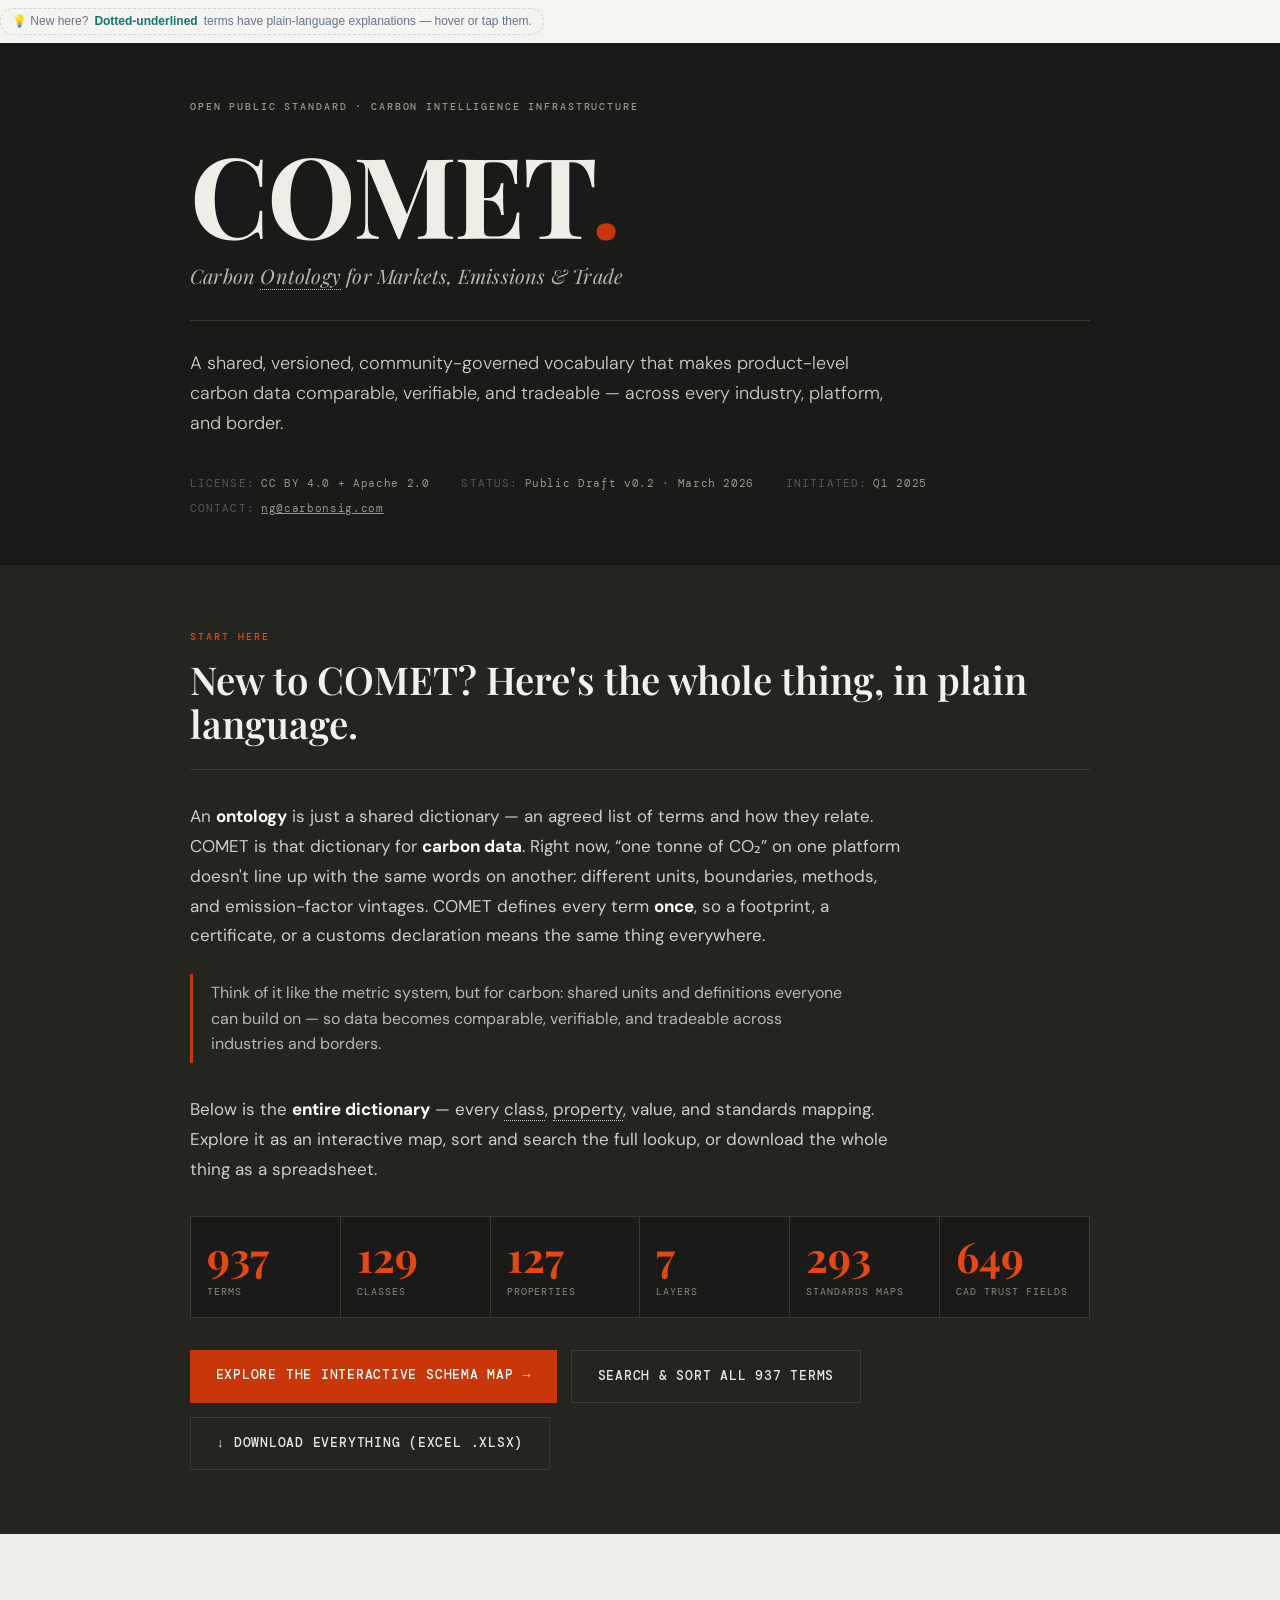
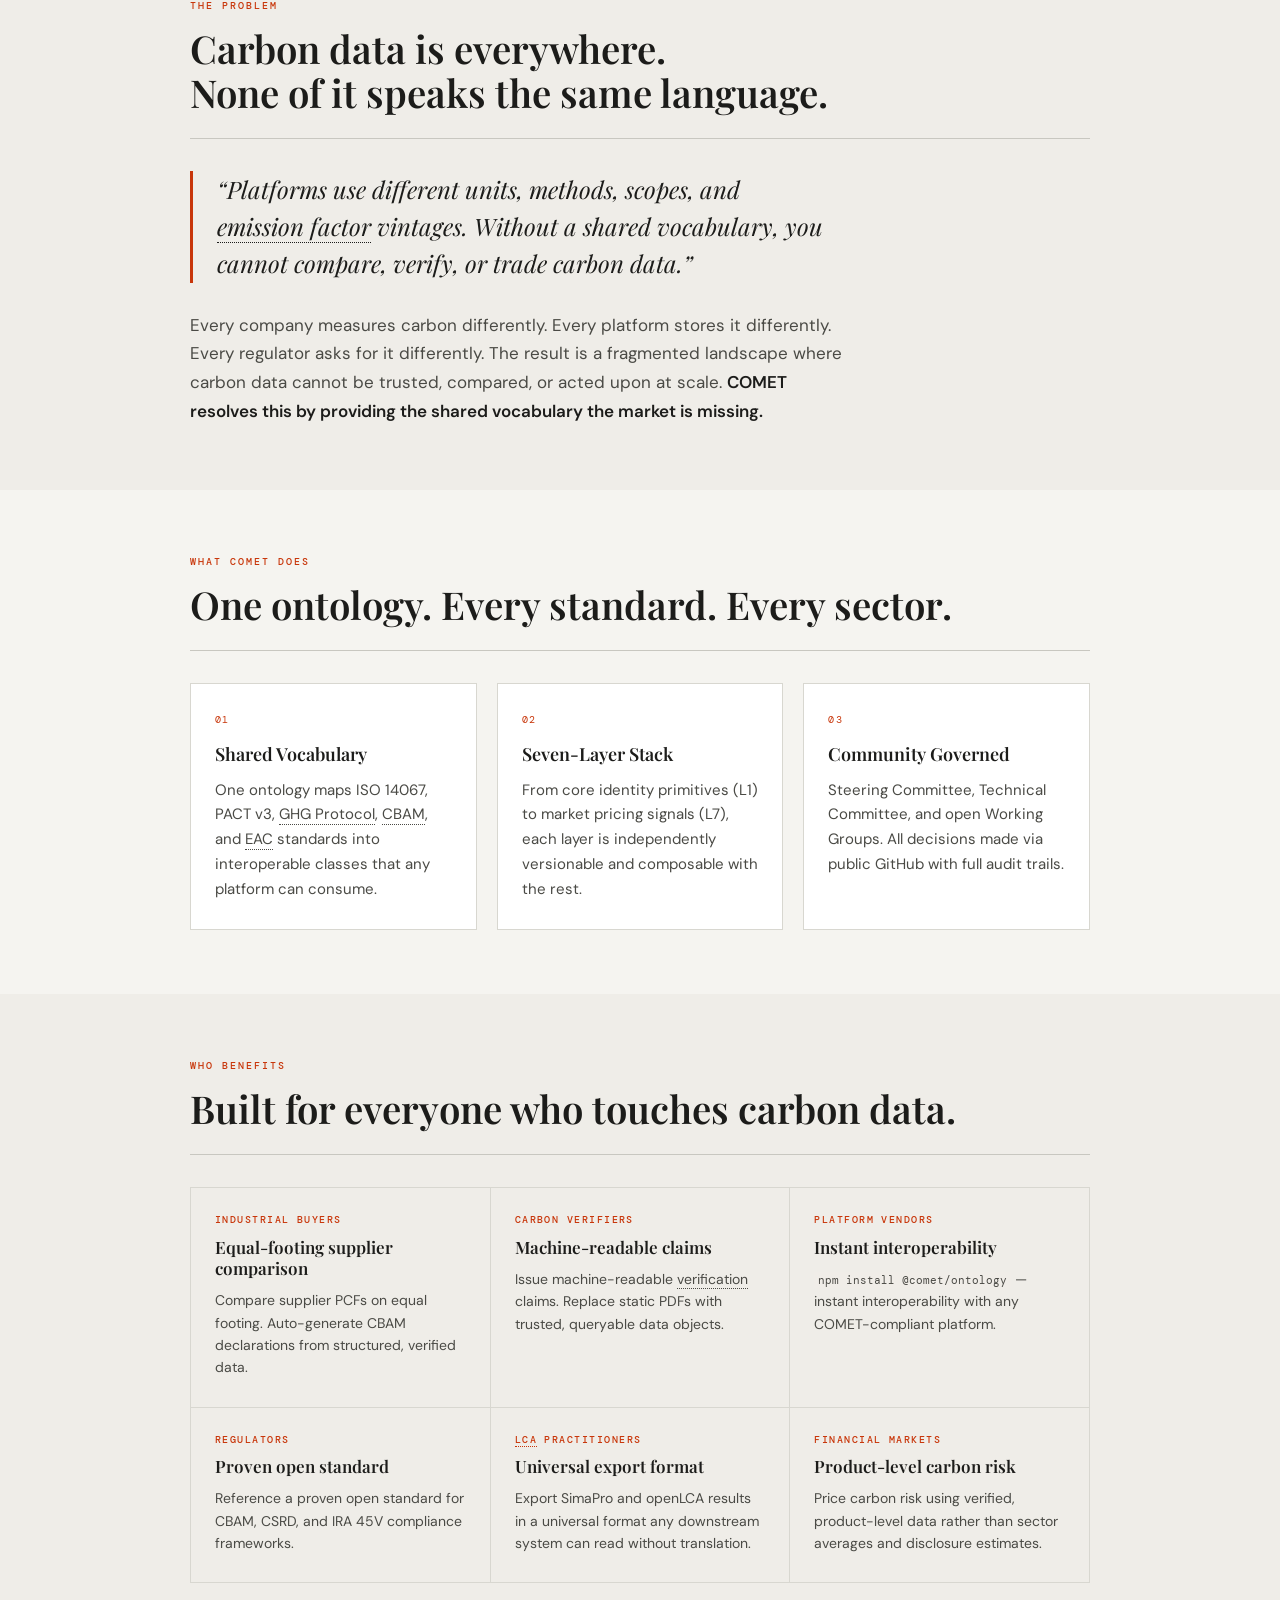
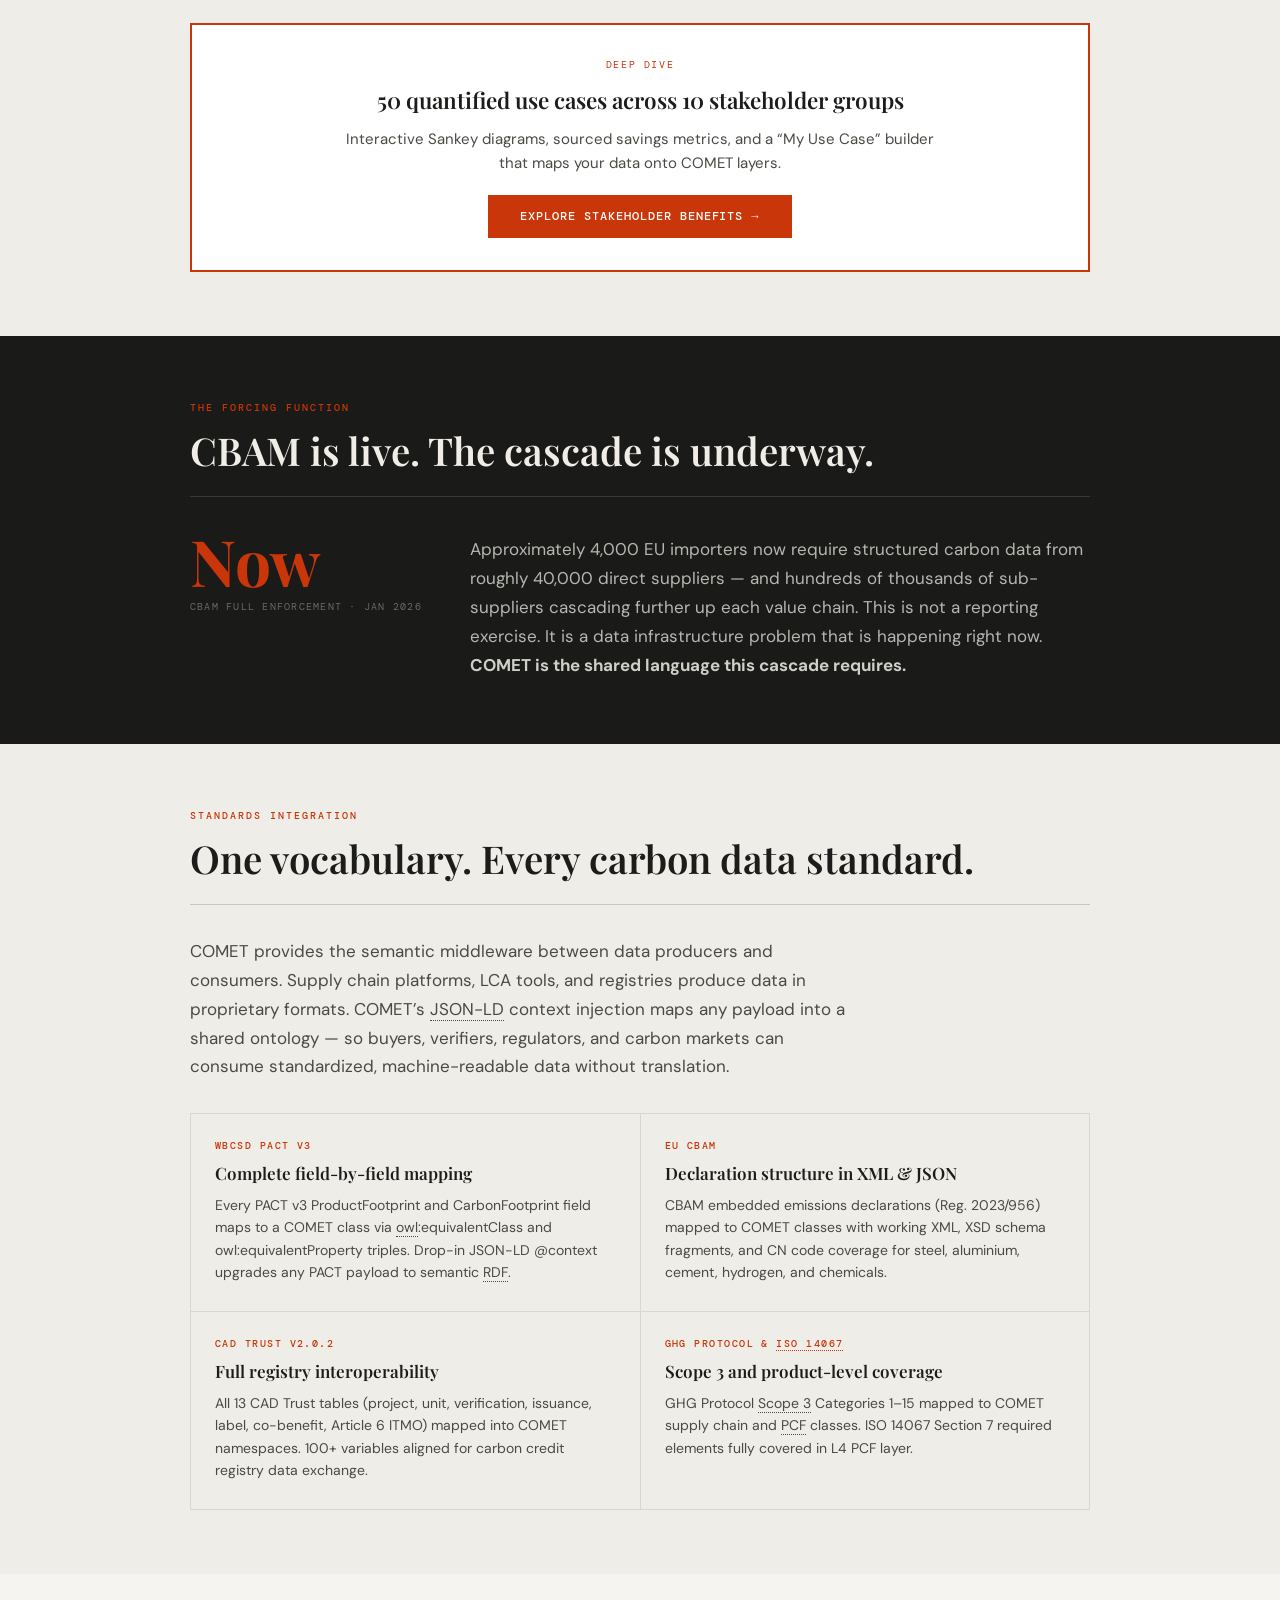
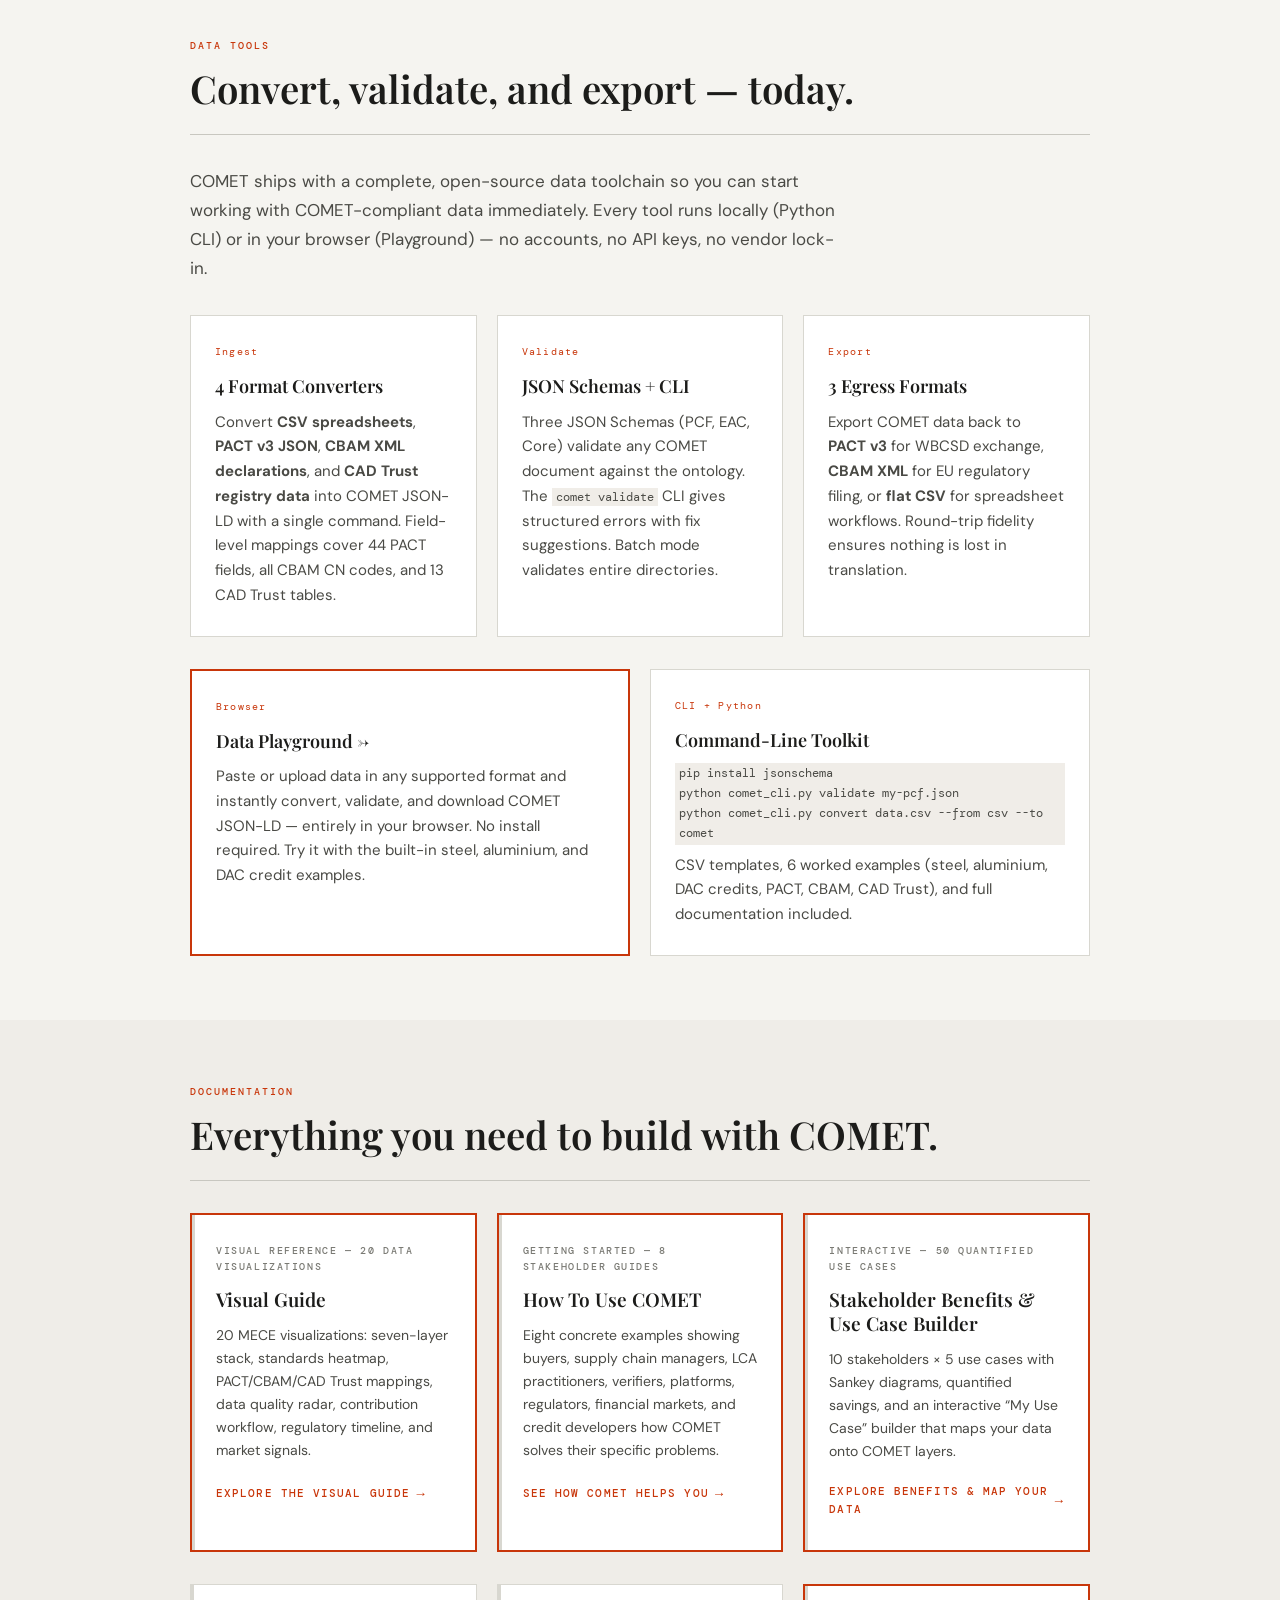
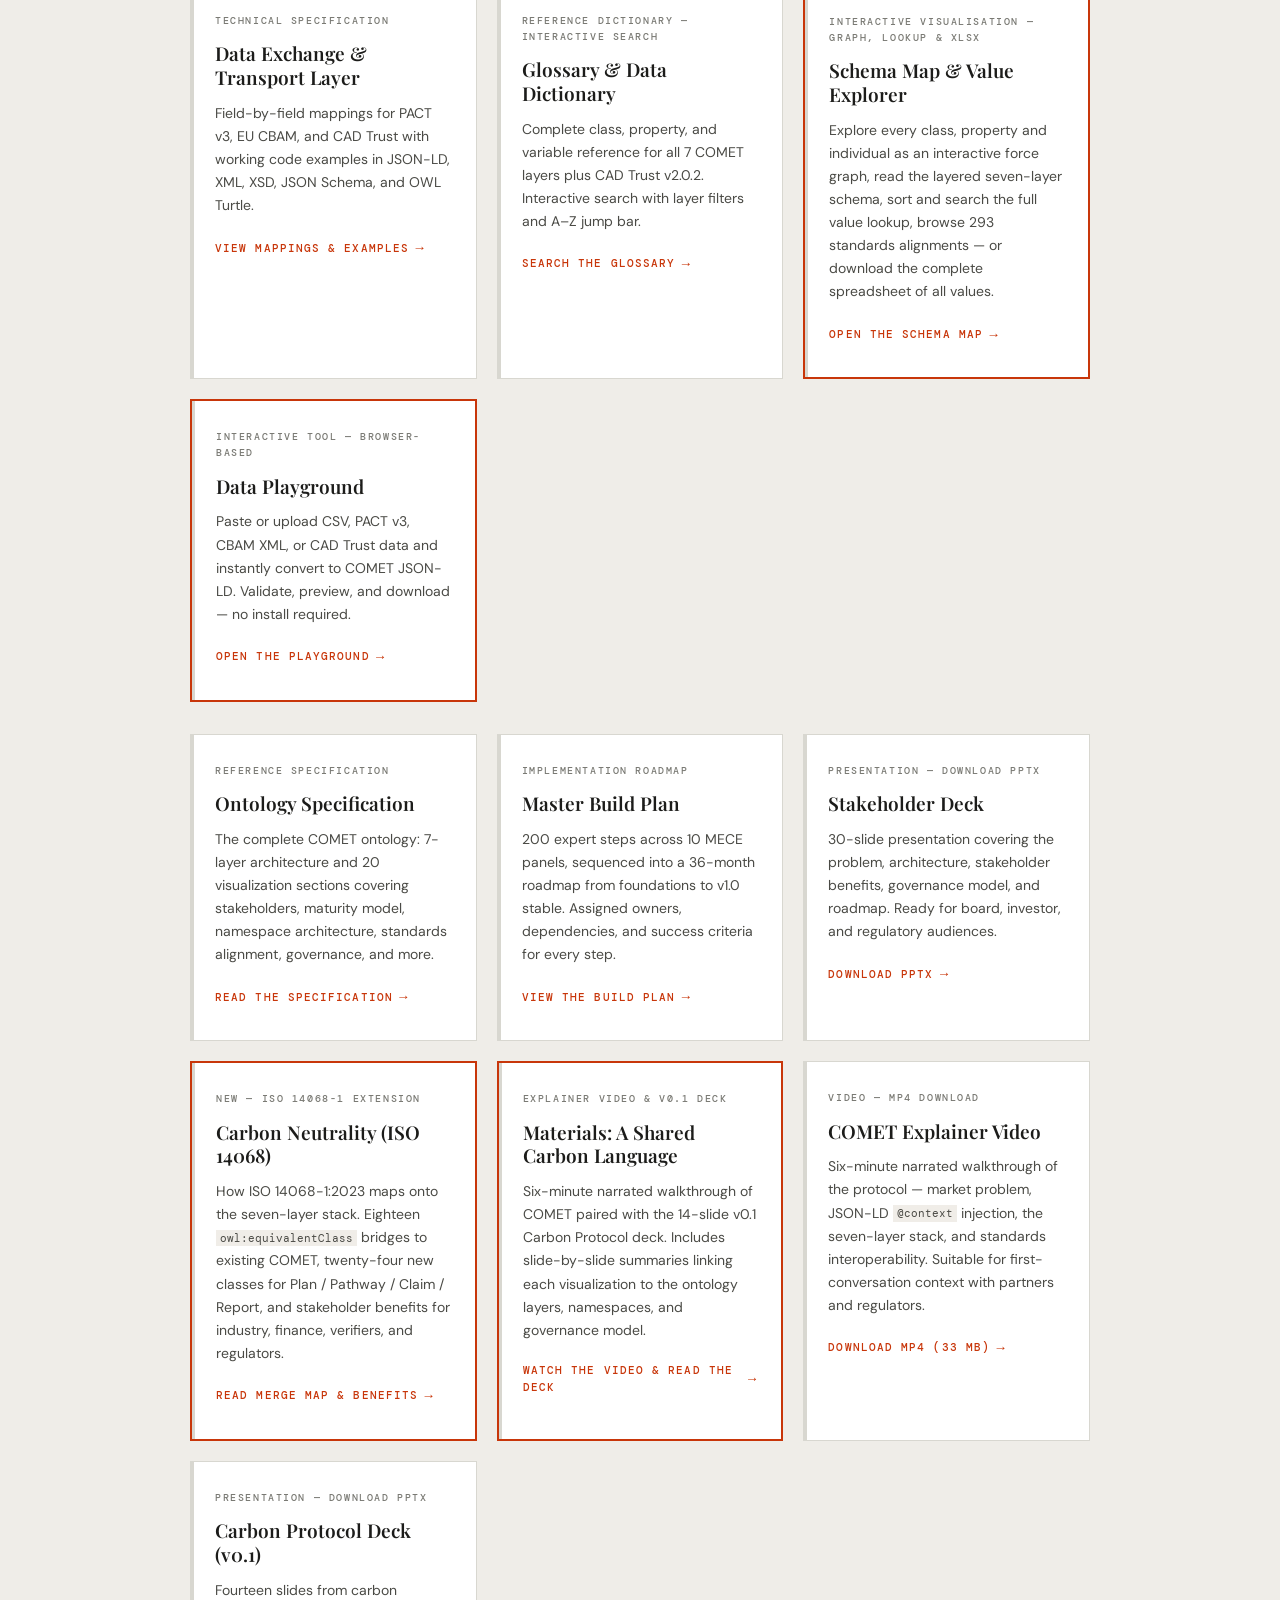
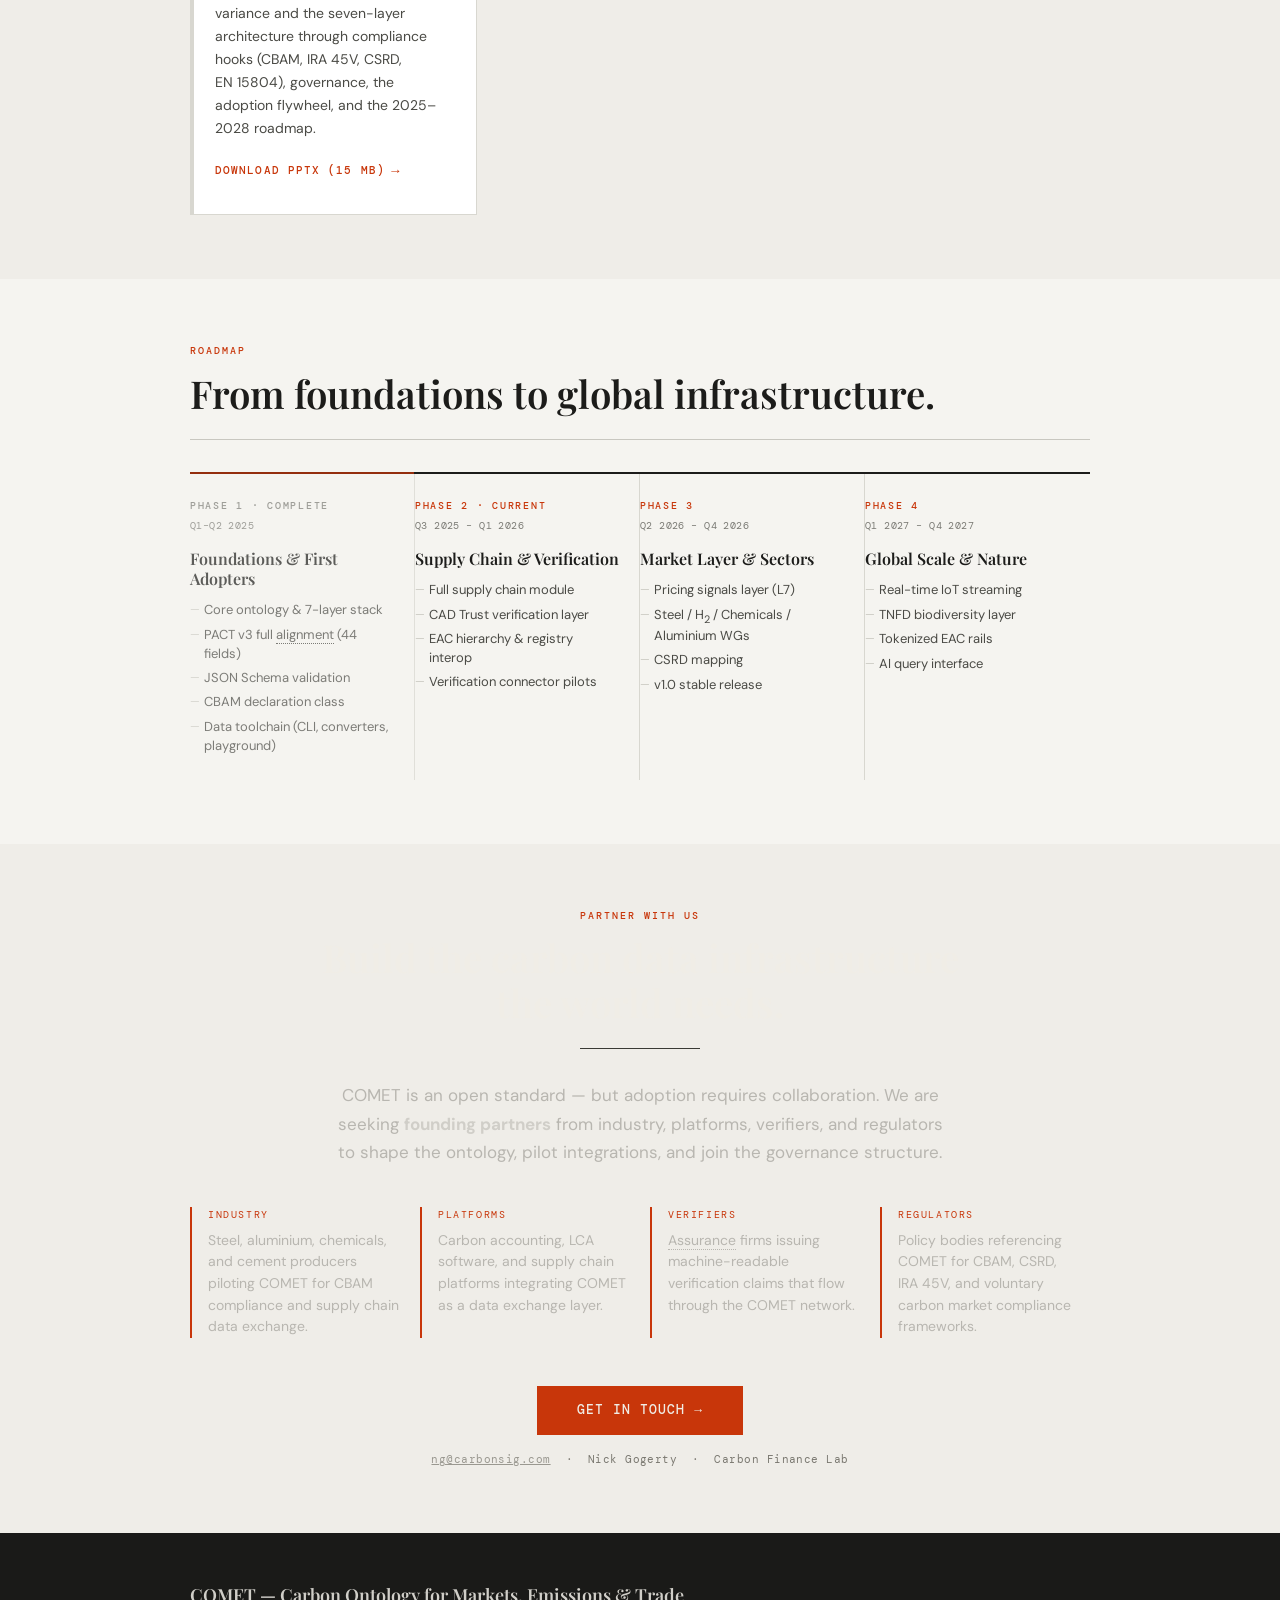
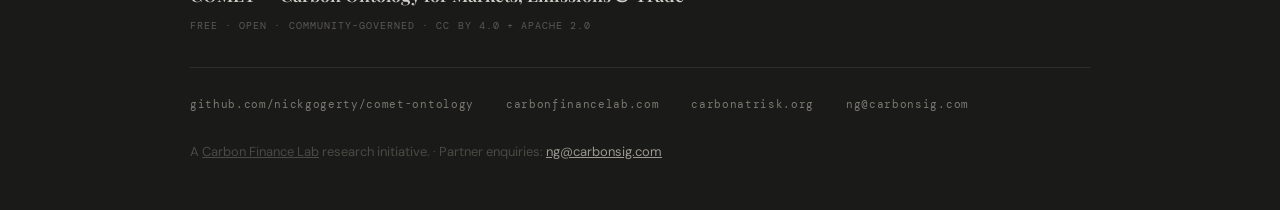
==== commit 662ffdbf: "feat(ext/pcr-japan): COMET PCR Japan extension v0.1.0 — SuMPO EcoLeaf + Japanese labels New extensio" ====
--- a/docs/index.html
+++ b/docs/index.html
@@ -696,6 +696,8 @@
       border: 0;
     }
   </style>
+  <link rel="stylesheet" href="assets/glossary-tooltips.css">
+  <script defer src="assets/glossary-tooltips.js"></script>
 </head>
 <body>
 
--- a/docs/assets/glossary-tooltips.css
+++ b/docs/assets/glossary-tooltips.css
@@ -0,0 +1,81 @@
+/* ──────────────────────────────────────────────────────────────────────
+   COMET newcomer tooltips — pure CSS, no dependencies.
+   A .cterm span gets a dotted underline + a hover/tap definition bubble.
+   Works on desktop (hover) and touch (tap toggles .cterm-open via the JS).
+   ────────────────────────────────────────────────────────────────────── */
+.cterm {
+  border-bottom: 1px dotted currentColor;
+  cursor: help;
+  position: relative;
+  text-decoration: none;
+}
+.cterm::after {
+  /* the bubble */
+  content: attr(data-tip);
+  position: absolute;
+  left: 0;
+  top: 1.5em;
+  z-index: 9999;
+  width: max-content;
+  max-width: 300px;
+  background: #0f1727;
+  color: #e2e8f0;
+  border: 1px solid #2dd4bf;
+  border-radius: 8px;
+  padding: 9px 12px;
+  font-size: 12.5px;
+  font-weight: 400;
+  line-height: 1.5;
+  letter-spacing: normal;
+  text-transform: none;
+  font-family: -apple-system, BlinkMacSystemFont, "Segoe UI", Roboto, sans-serif;
+  box-shadow: 0 8px 24px rgba(0, 0, 0, 0.4);
+  opacity: 0;
+  transform: translateY(-4px);
+  pointer-events: none;
+  transition: opacity 0.14s ease, transform 0.14s ease;
+  white-space: normal;
+}
+.cterm::before {
+  /* little arrow */
+  content: "";
+  position: absolute;
+  left: 10px;
+  top: calc(1.5em - 5px);
+  z-index: 10000;
+  border: 5px solid transparent;
+  border-bottom-color: #2dd4bf;
+  opacity: 0;
+  transition: opacity 0.14s ease;
+}
+.cterm:hover::after,
+.cterm:focus::after,
+.cterm.cterm-open::after,
+.cterm:hover::before,
+.cterm:focus::before,
+.cterm.cterm-open::before {
+  opacity: 1;
+  transform: translateY(0);
+  pointer-events: auto;
+}
+/* flip to the right edge so the bubble never clips off-screen */
+.cterm[data-tip-align="right"]::after { left: auto; right: 0; }
+.cterm[data-tip-align="right"]::before { left: auto; right: 10px; }
+
+/* a tiny "new to this?" legend chip the JS injects once per page */
+.cterm-legend {
+  display: inline-flex;
+  align-items: center;
+  gap: 6px;
+  font-size: 12px;
+  color: #64748b;
+  border: 1px dashed #cbd5e1;
+  border-radius: 20px;
+  padding: 3px 11px;
+  margin: 8px 0;
+  font-family: -apple-system, BlinkMacSystemFont, "Segoe UI", Roboto, sans-serif;
+}
+.cterm-legend b { color: #0f766e; }
+@media (prefers-color-scheme: dark) {
+  .cterm-legend { color: #94a3b8; border-color: #334155; }
+}
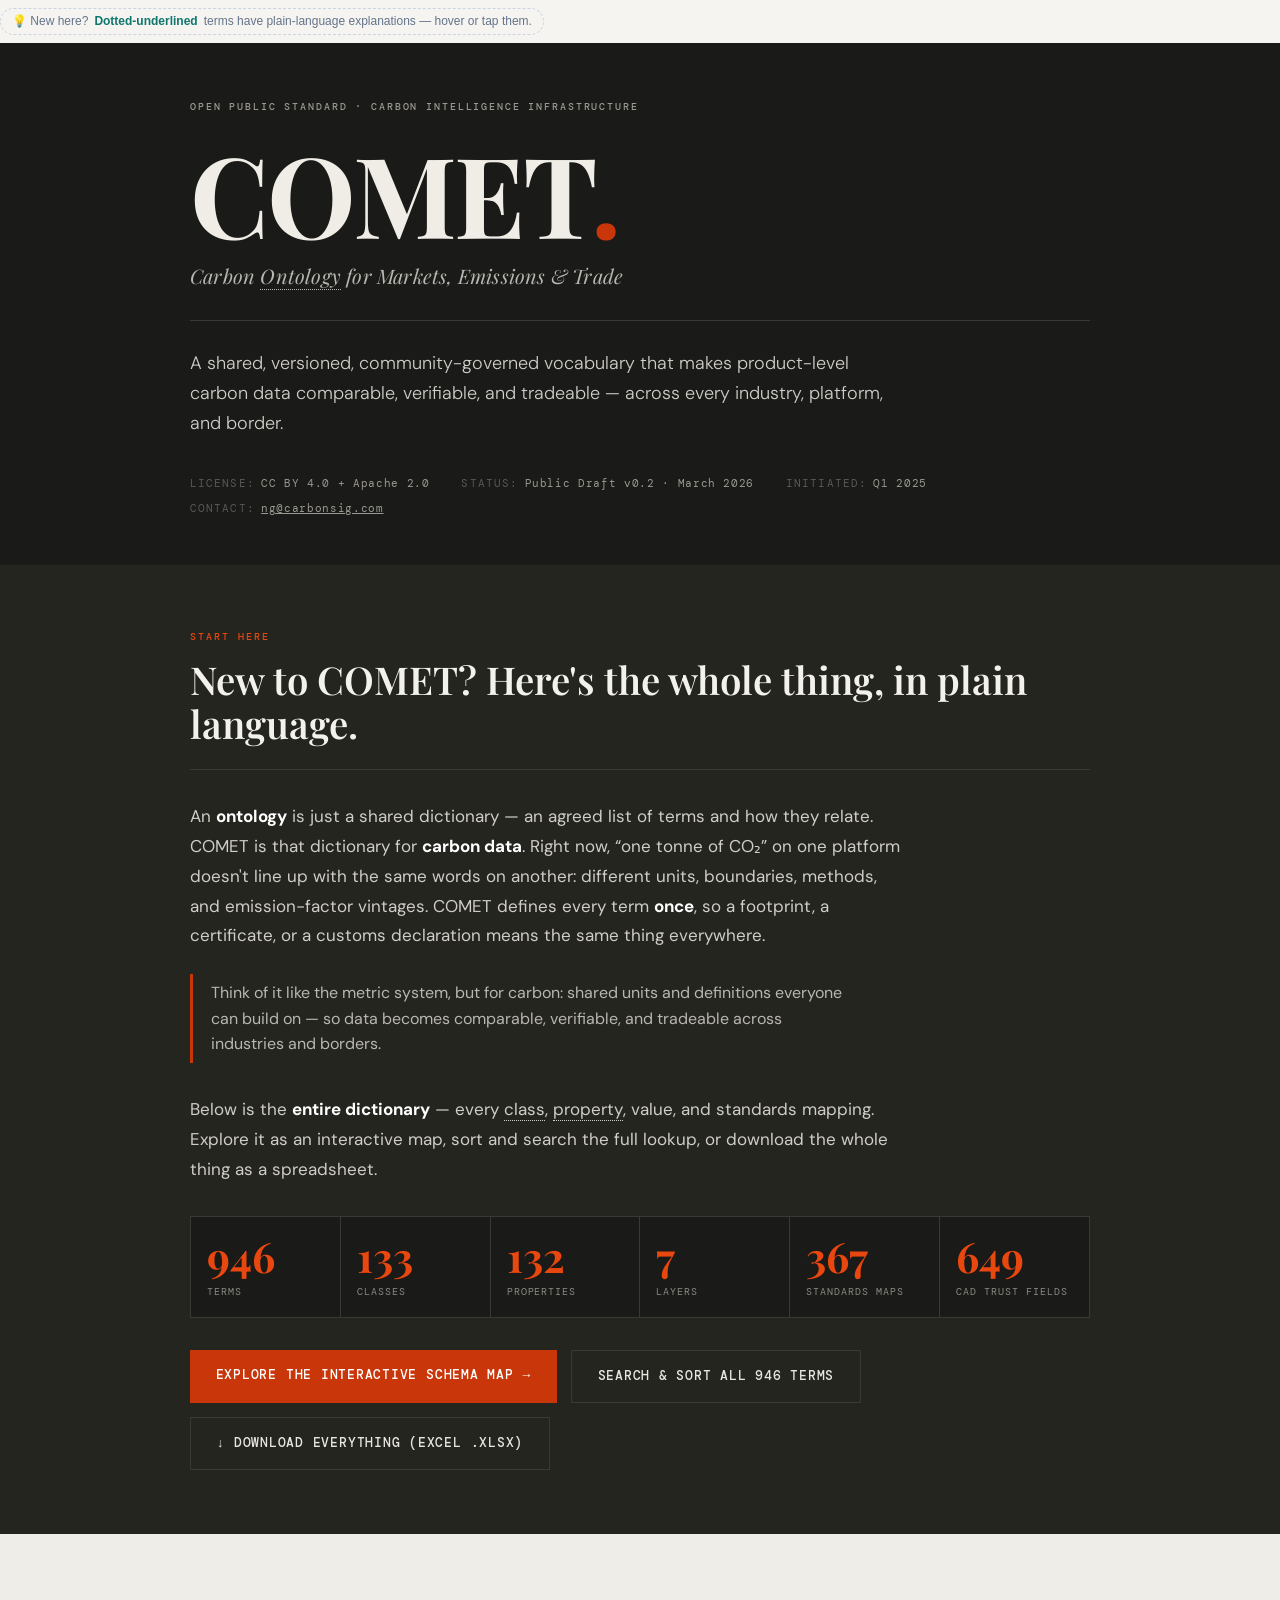
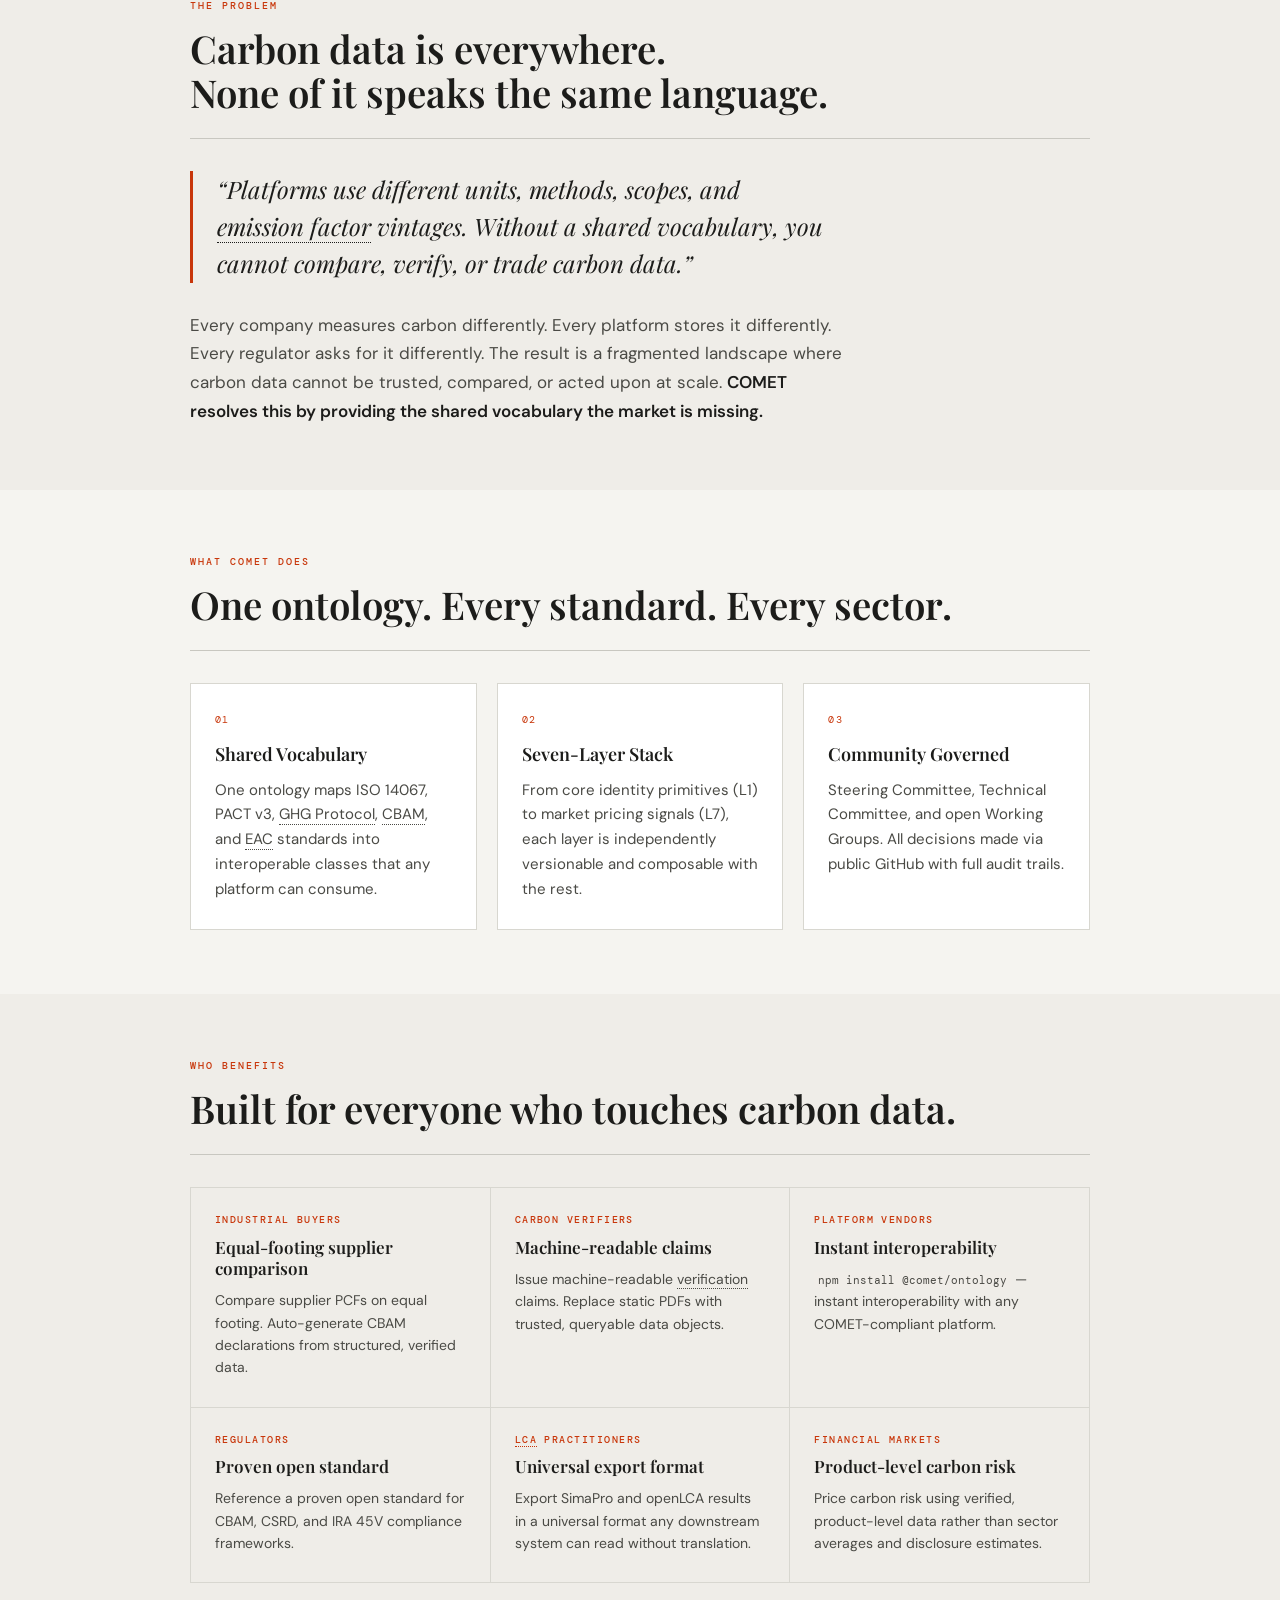
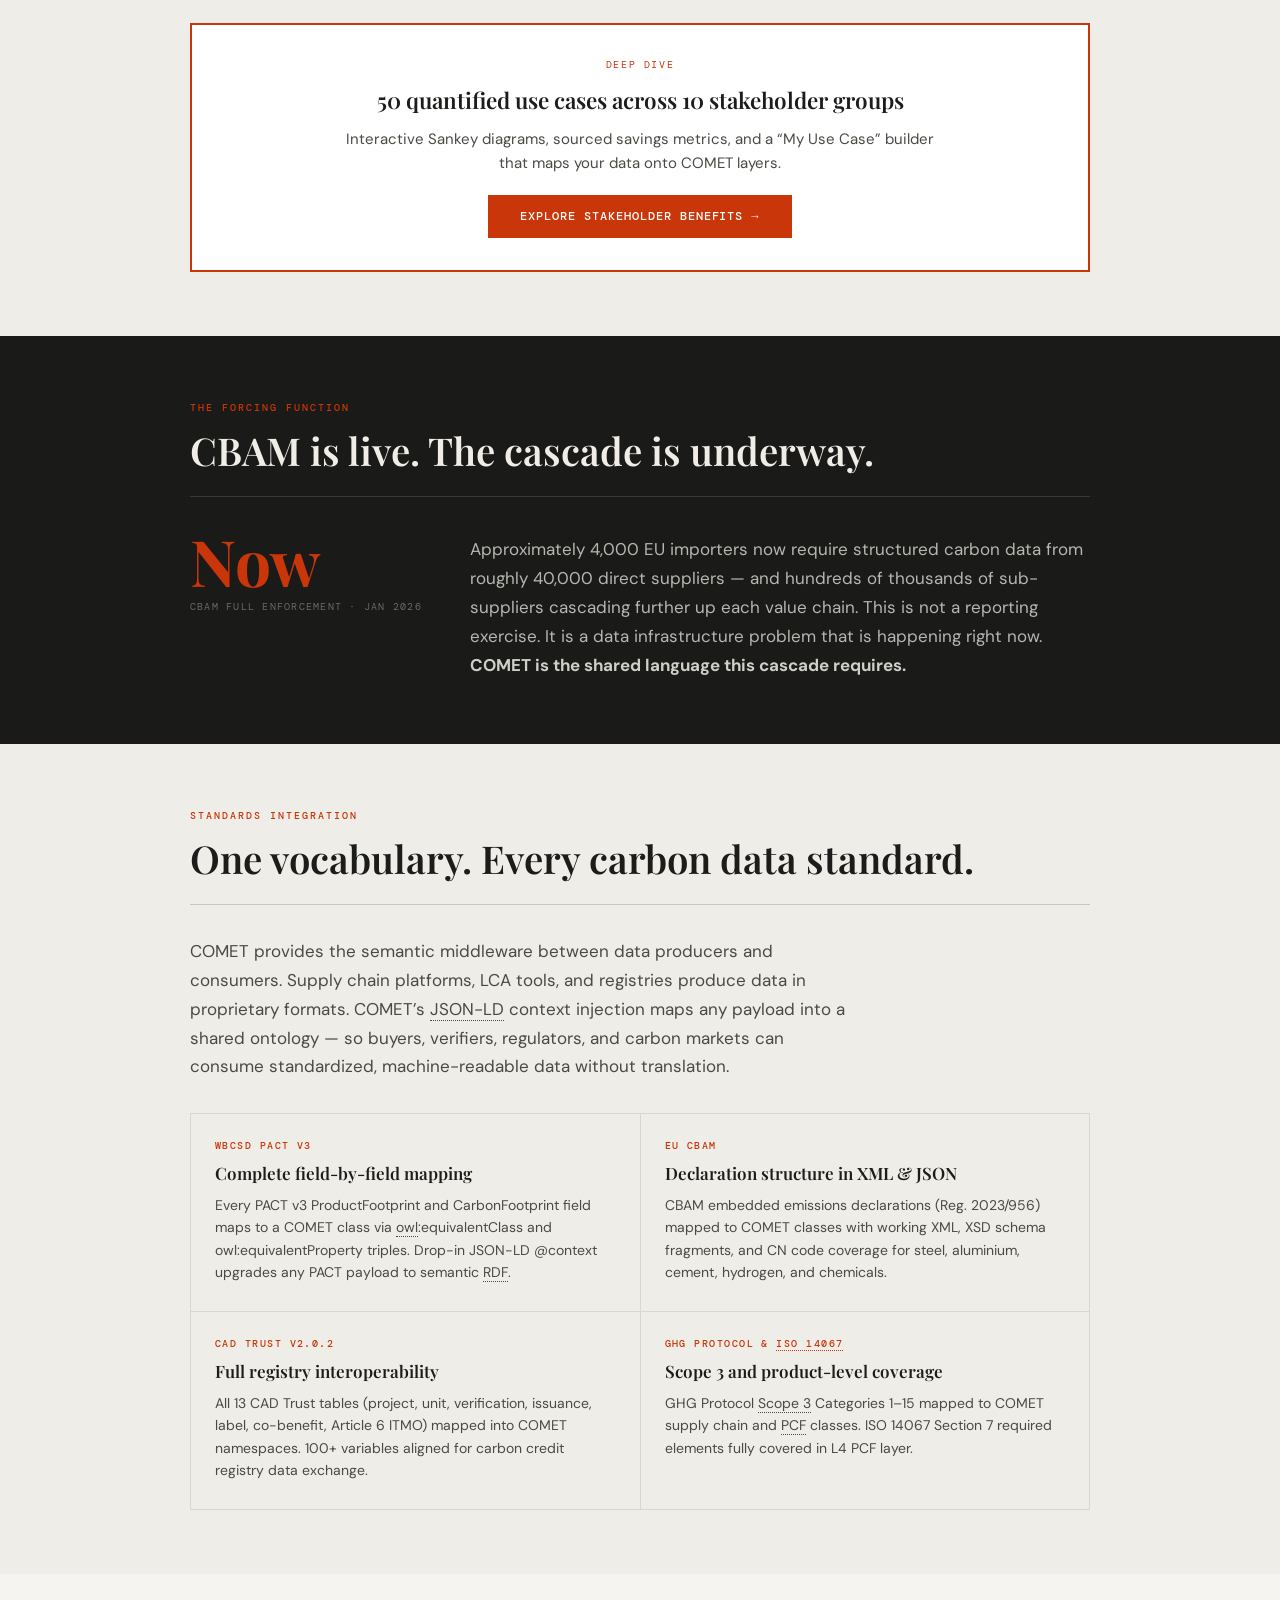
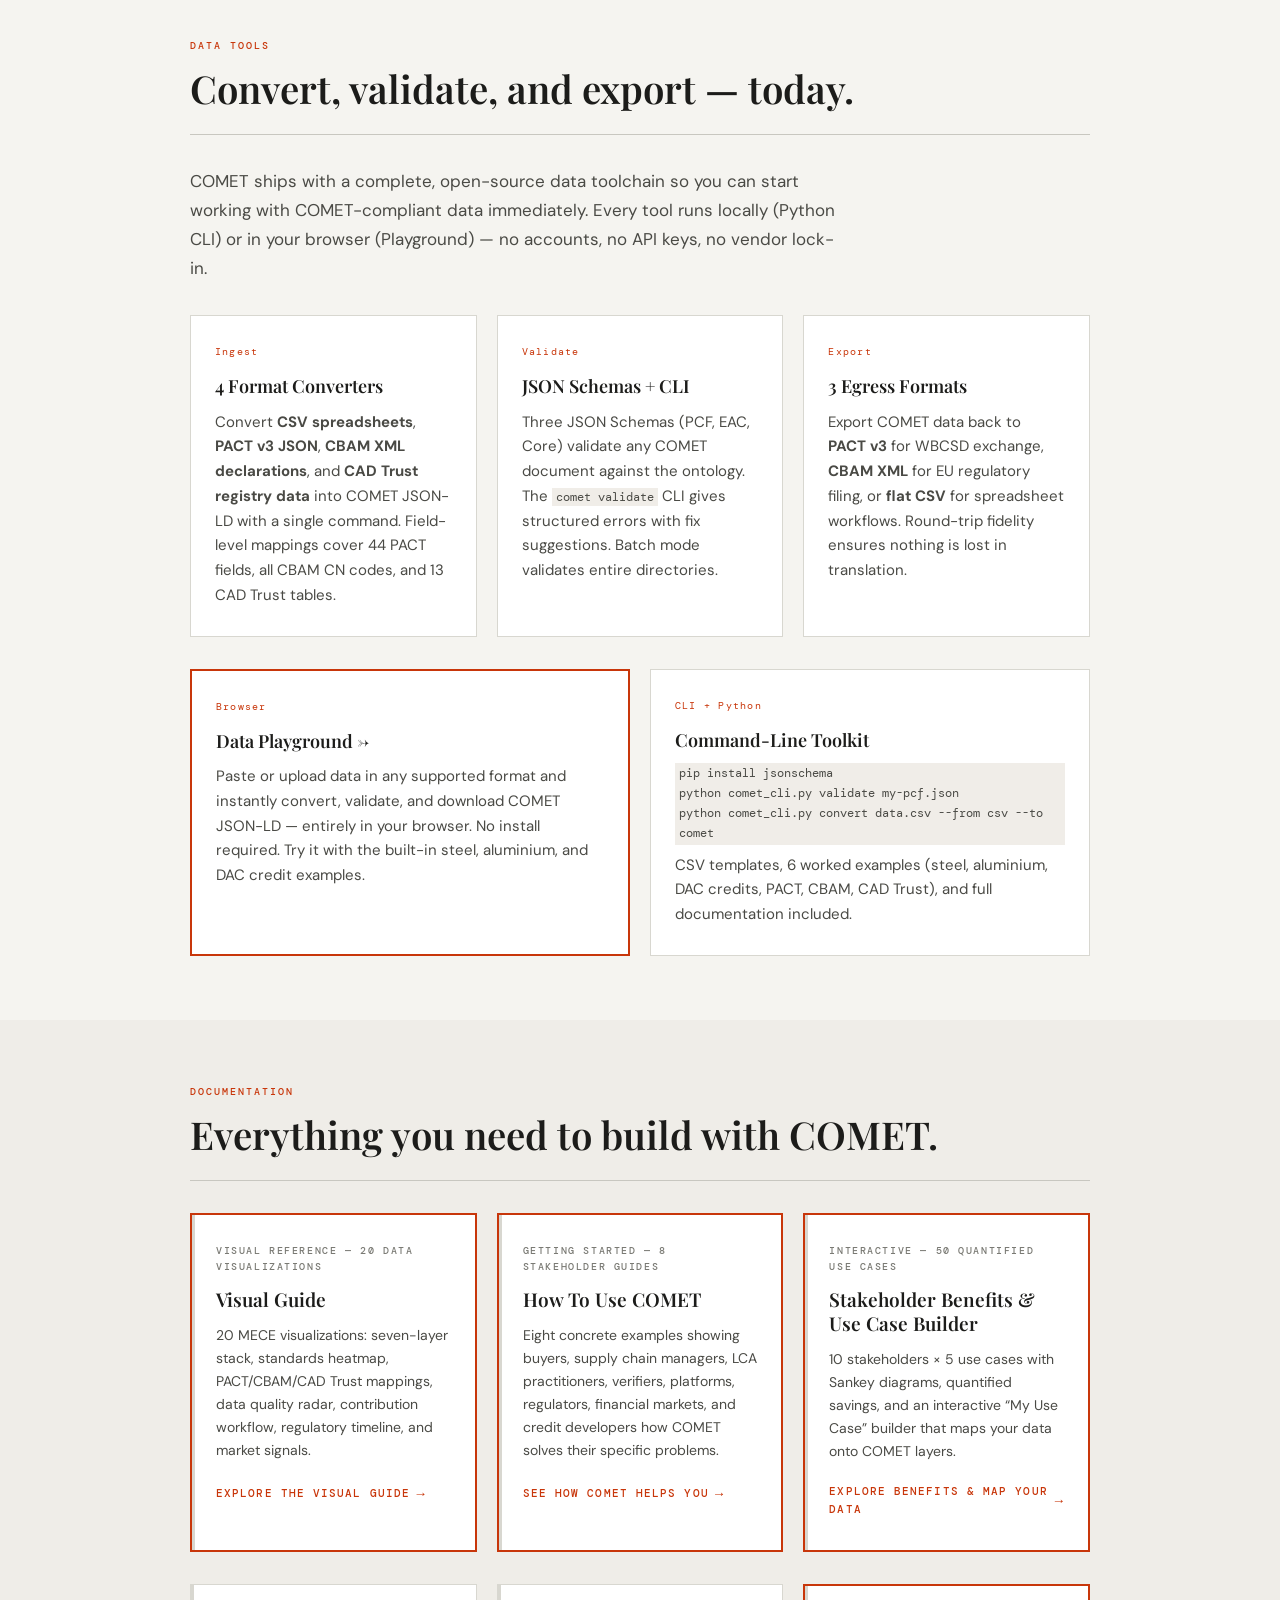
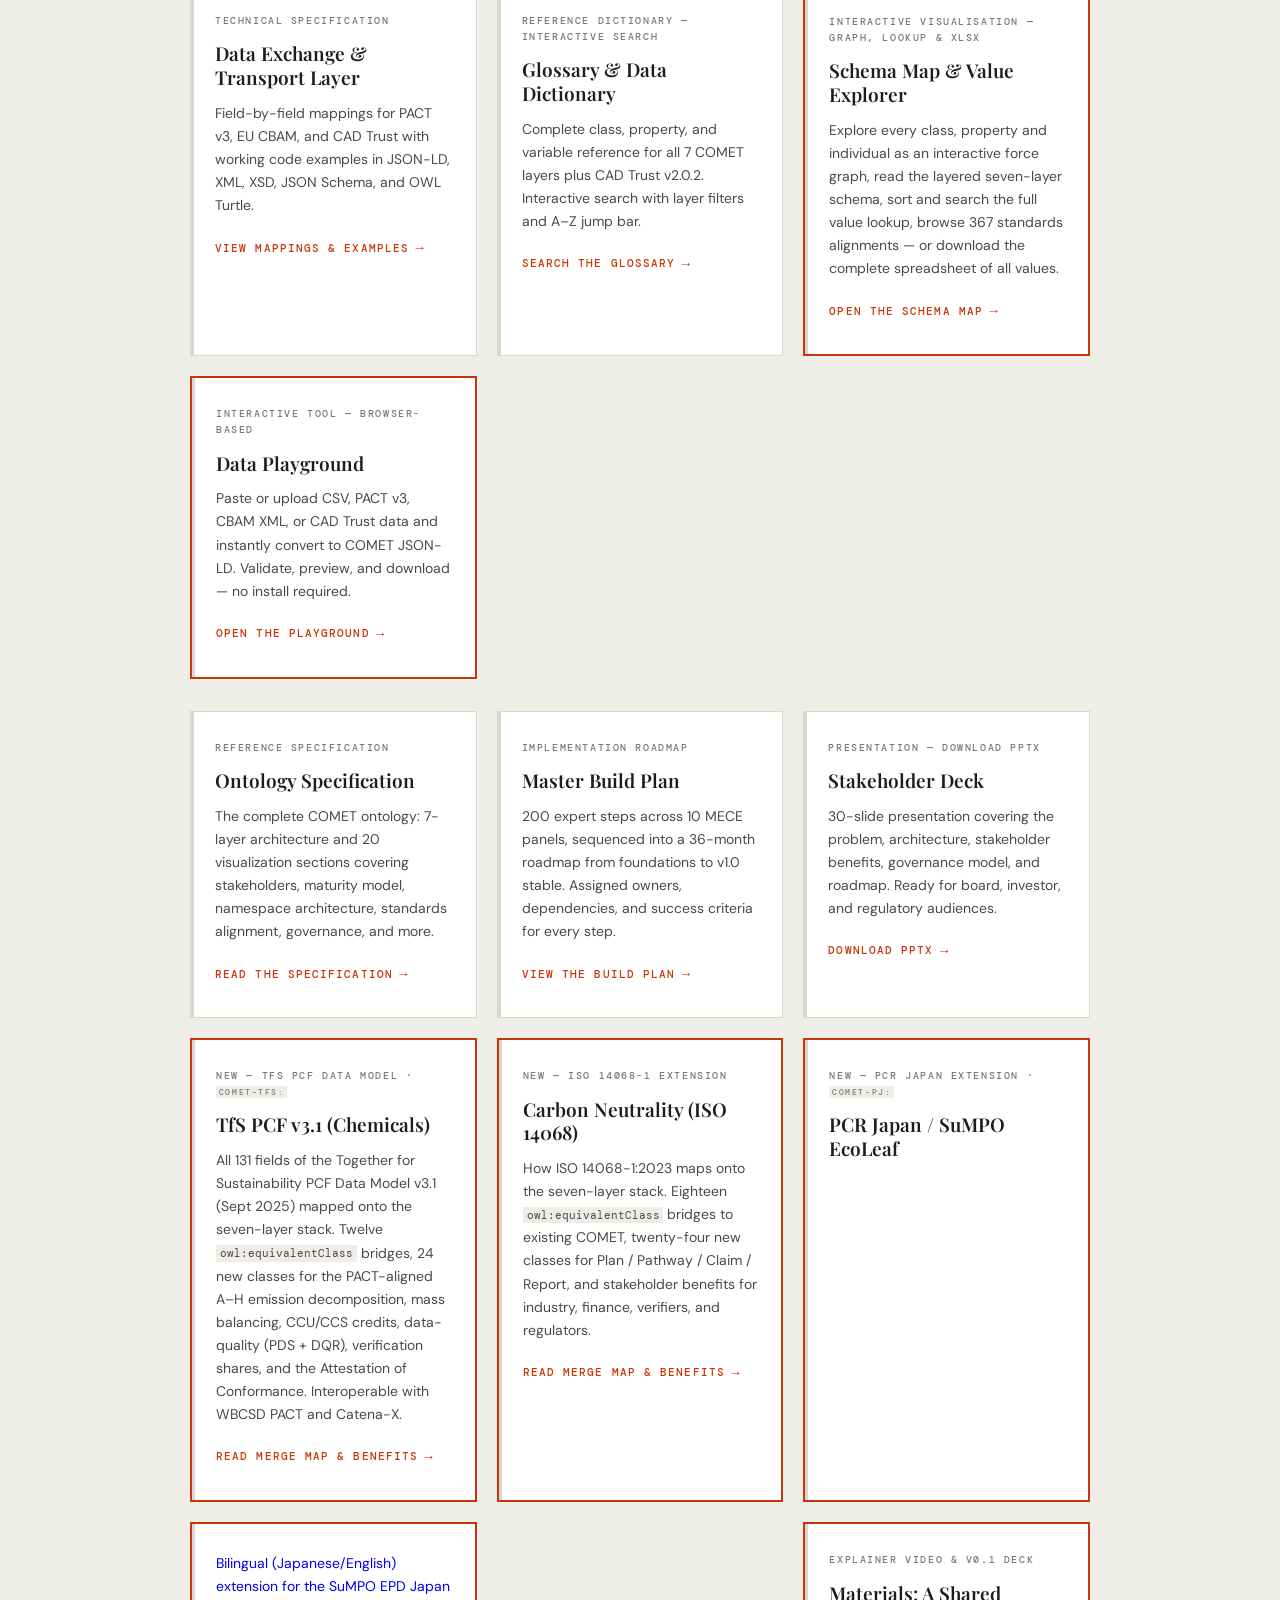
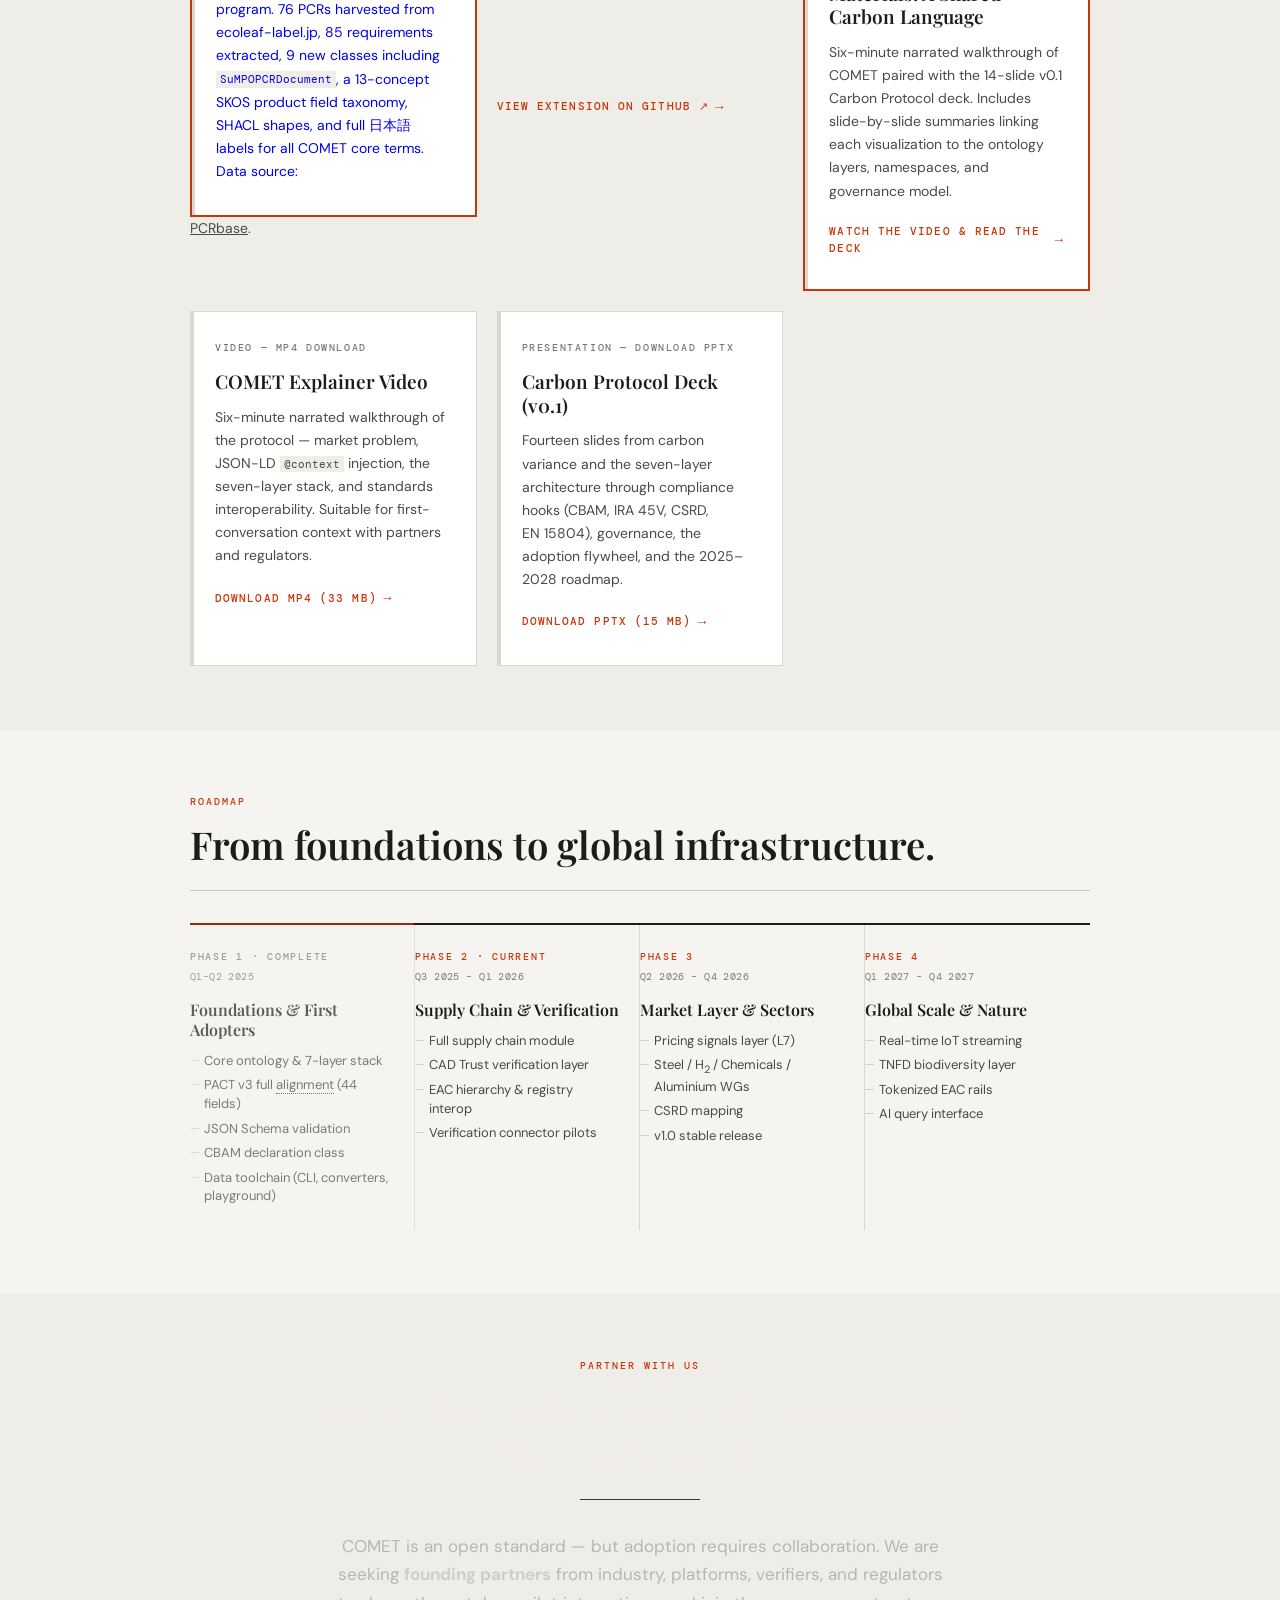
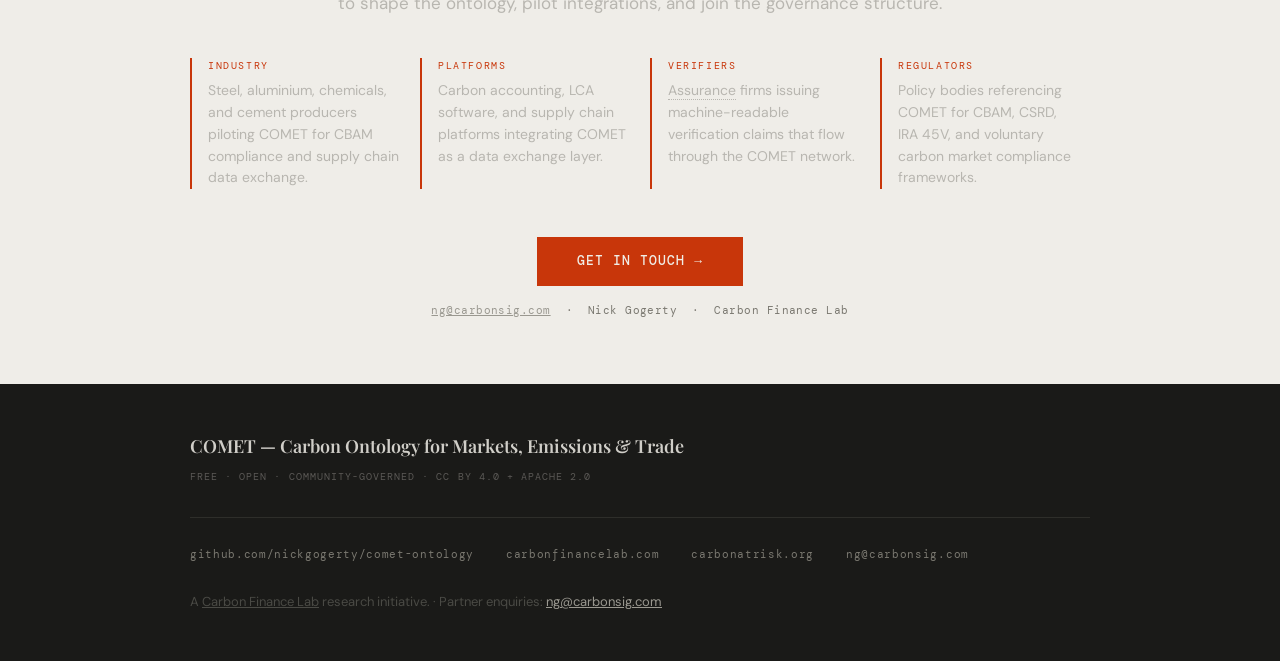
==== commit 807f536a: "feat(ext/tfs-pcf): add TfS PCF Data Model v3.1 extension Map all 131 fields of the Together for Sust" ====
--- a/docs/index.html
+++ b/docs/index.html
@@ -735,17 +735,17 @@
       </p>
 
       <div class="num-strip" role="list" aria-label="Ontology by the numbers">
-        <div class="num-cell" role="listitem"><div class="n">937</div><div class="l">Terms</div></div>
-        <div class="num-cell" role="listitem"><div class="n">129</div><div class="l">Classes</div></div>
-        <div class="num-cell" role="listitem"><div class="n">127</div><div class="l">Properties</div></div>
+        <div class="num-cell" role="listitem"><div class="n">946</div><div class="l">Terms</div></div>
+        <div class="num-cell" role="listitem"><div class="n">133</div><div class="l">Classes</div></div>
+        <div class="num-cell" role="listitem"><div class="n">132</div><div class="l">Properties</div></div>
         <div class="num-cell" role="listitem"><div class="n">7</div><div class="l">Layers</div></div>
-        <div class="num-cell" role="listitem"><div class="n">293</div><div class="l">Standards Maps</div></div>
+        <div class="num-cell" role="listitem"><div class="n">367</div><div class="l">Standards Maps</div></div>
         <div class="num-cell" role="listitem"><div class="n">649</div><div class="l">CAD Trust Fields</div></div>
       </div>
 
       <div class="explore-cta">
         <a class="btn-primary" href="schema-map.html">Explore the Interactive Schema Map &rarr;</a>
-        <a class="btn-ghost" href="schema-map.html#lookup">Search &amp; sort all 937 terms</a>
+        <a class="btn-ghost" href="schema-map.html#lookup">Search &amp; sort all 946 terms</a>
         <a class="btn-ghost" href="comet-ontology-values.xlsx" download>&#8595; Download everything (Excel&nbsp;.xlsx)</a>
       </div>
     </div>
@@ -984,7 +984,7 @@
         <a href="schema-map.html" class="doc-card" aria-label="COMET Schema Map — interactive ontology graph, layered schema, sortable value lookup and XLSX download" style="border-color: var(--accent); border-width: 2px;">
           <p class="doc-card-type">Interactive Visualisation &mdash; Graph, Lookup &amp; XLSX</p>
           <h3 class="doc-card-title">Schema Map &amp; Value Explorer</h3>
-          <p class="doc-card-body">Explore every class, property and individual as an interactive force graph, read the layered seven-layer schema, sort and search the full value lookup, browse 293 standards alignments &mdash; or download the complete spreadsheet of all values.</p>
+          <p class="doc-card-body">Explore every class, property and individual as an interactive force graph, read the layered seven-layer schema, sort and search the full value lookup, browse 367 standards alignments &mdash; or download the complete spreadsheet of all values.</p>
           <span class="doc-card-action" aria-hidden="true">Open the schema map</span>
         </a>
 
@@ -1026,11 +1026,25 @@
       <!-- Row 3: Materials (Video + v0.1 Carbon Protocol Deck) -->
       <div class="doc-cards" style="grid-template-columns: repeat(3, 1fr); margin-top: 1.25rem;">
 
+        <a href="tfs-pcf.html" class="doc-card" aria-label="TfS PCF Data Model v3.1 extension page" style="border-color: var(--accent); border-width: 2px;">
+          <p class="doc-card-type">New &mdash; TfS PCF Data Model &middot; <code style="font-family:'DM Mono',monospace;font-size:0.8em;background:#f0ede8;padding:0.1em 0.35em;">comet-tfs:</code></p>
+          <h3 class="doc-card-title">TfS PCF v3.1 (Chemicals)</h3>
+          <p class="doc-card-body">All 131 fields of the Together for Sustainability PCF Data Model v3.1 (Sept 2025) mapped onto the seven-layer stack. Twelve <code style="font-family:'DM Mono',monospace;font-size:0.8em;background:#f0ede8;padding:0.1em 0.35em;">owl:equivalentClass</code> bridges, 24 new classes for the PACT-aligned A&ndash;H emission decomposition, mass balancing, CCU/CCS credits, data-quality (PDS + DQR), verification shares, and the Attestation of Conformance. Interoperable with WBCSD PACT and Catena-X.</p>
+          <span class="doc-card-action" aria-hidden="true">Read merge map &amp; benefits</span>
+        </a>
+
         <a href="iso14068.html" class="doc-card" aria-label="ISO 14068 carbon neutrality extension page" style="border-color: var(--accent); border-width: 2px;">
           <p class="doc-card-type">New &mdash; ISO 14068-1 Extension</p>
           <h3 class="doc-card-title">Carbon Neutrality (ISO 14068)</h3>
           <p class="doc-card-body">How ISO 14068-1:2023 maps onto the seven-layer stack. Eighteen <code style="font-family:'DM Mono',monospace;font-size:0.8em;background:#f0ede8;padding:0.1em 0.35em;">owl:equivalentClass</code> bridges to existing COMET, twenty-four new classes for Plan / Pathway / Claim / Report, and stakeholder benefits for industry, finance, verifiers, and regulators.</p>
           <span class="doc-card-action" aria-hidden="true">Read merge map &amp; benefits</span>
+        </a>
+
+        <a href="https://github.com/nickgogerty/comet-ontology/tree/main/ext/pcr-japan" class="doc-card" aria-label="PCR Japan SuMPO EcoLeaf extension" style="border-color: var(--accent); border-width: 2px;" target="_blank">
+          <p class="doc-card-type">New &mdash; PCR Japan Extension &middot; <code style="font-family:'DM Mono',monospace;font-size:0.8em;background:#f0ede8;padding:0.1em 0.35em;">comet-pj:</code></p>
+          <h3 class="doc-card-title">PCR Japan / SuMPO EcoLeaf</h3>
+          <p class="doc-card-body">Bilingual (Japanese/English) extension for the SuMPO EPD Japan program. 76 PCRs harvested from ecoleaf-label.jp, 85 requirements extracted, 9 new classes including <code style="font-family:'DM Mono',monospace;font-size:0.8em;background:#f0ede8;padding:0.1em 0.35em;">SuMPOPCRDocument</code>, a 13-concept SKOS product field taxonomy, SHACL shapes, and full <span lang="ja">日本語</span> labels for all COMET core terms. Data source: <a href="https://nickgogerty.github.io/pcrbase" style="color:inherit;text-decoration:underline;">PCRbase</a>.</p>
+          <span class="doc-card-action" aria-hidden="true">View extension on GitHub ↗</span>
         </a>
 
         <a href="materials.html" class="doc-card" aria-label="Materials page with explainer video and Carbon Protocol deck" style="border-color: var(--accent); border-width: 2px;">
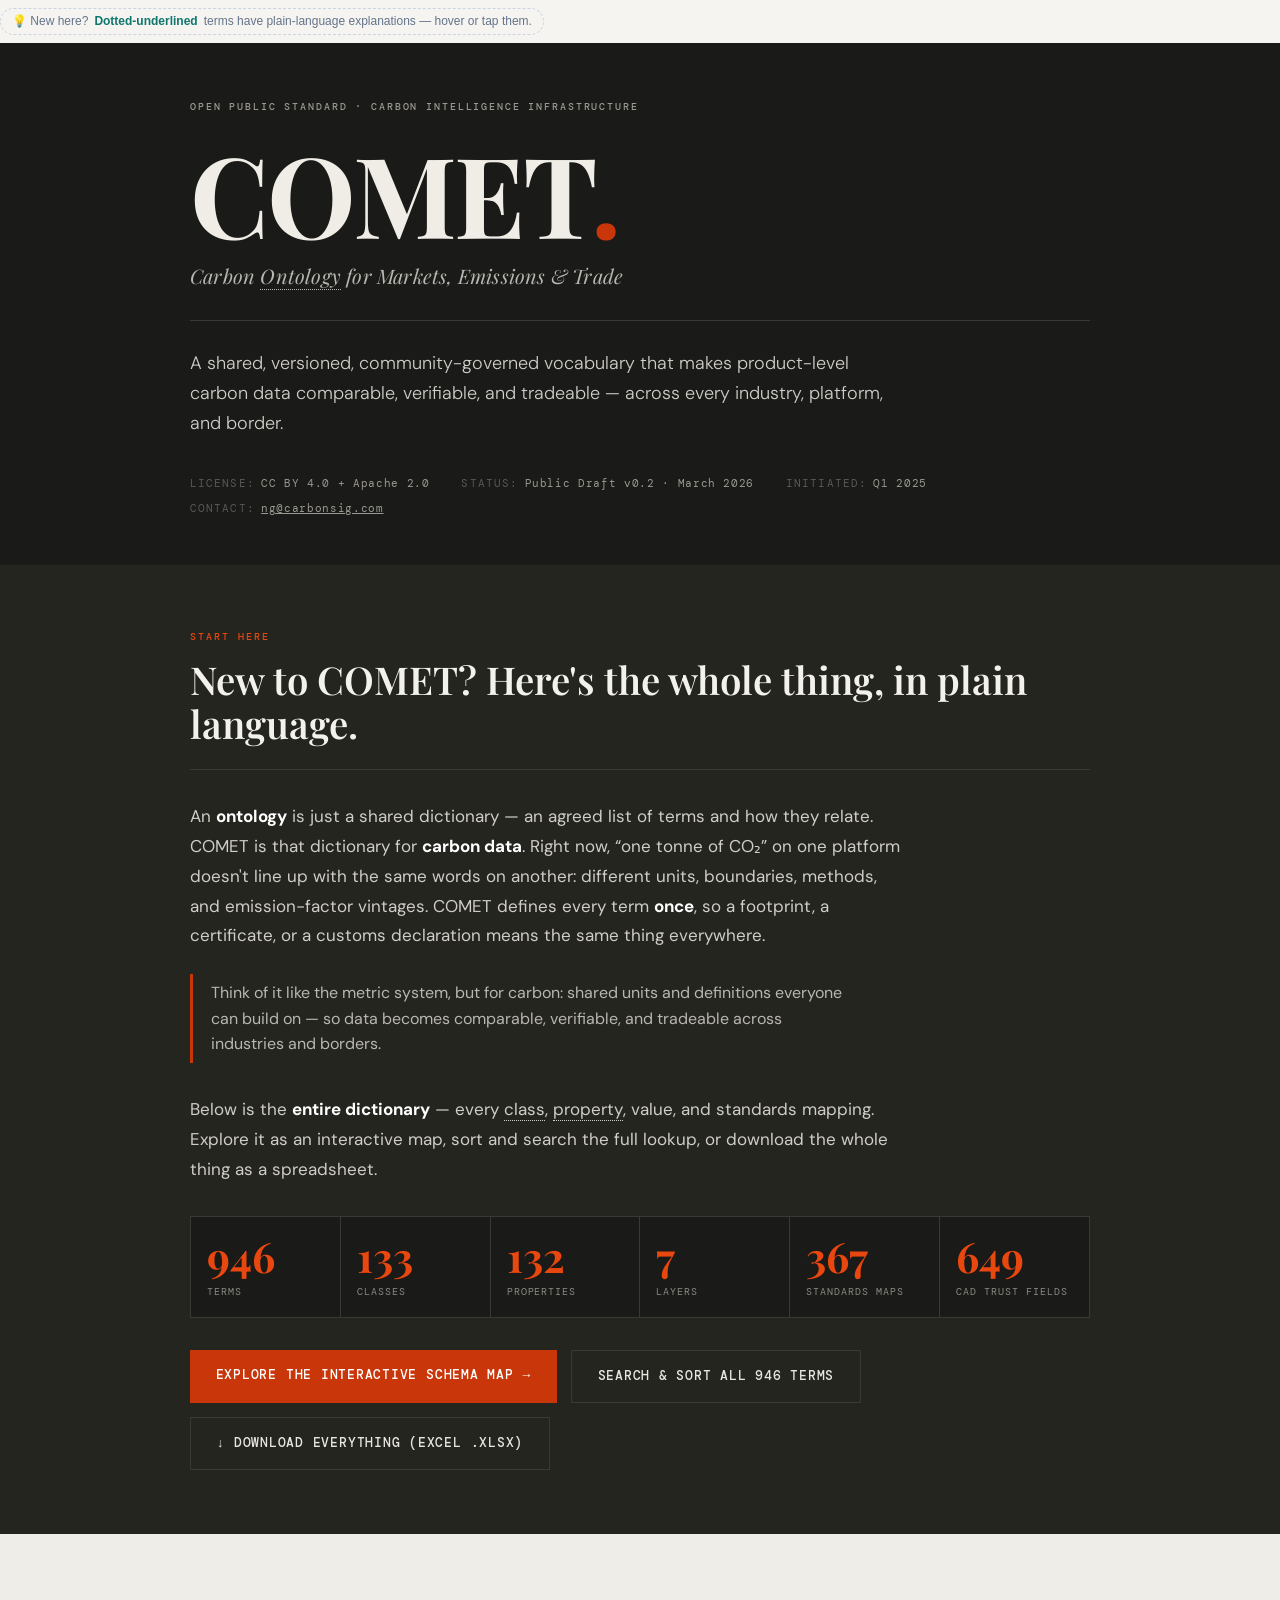
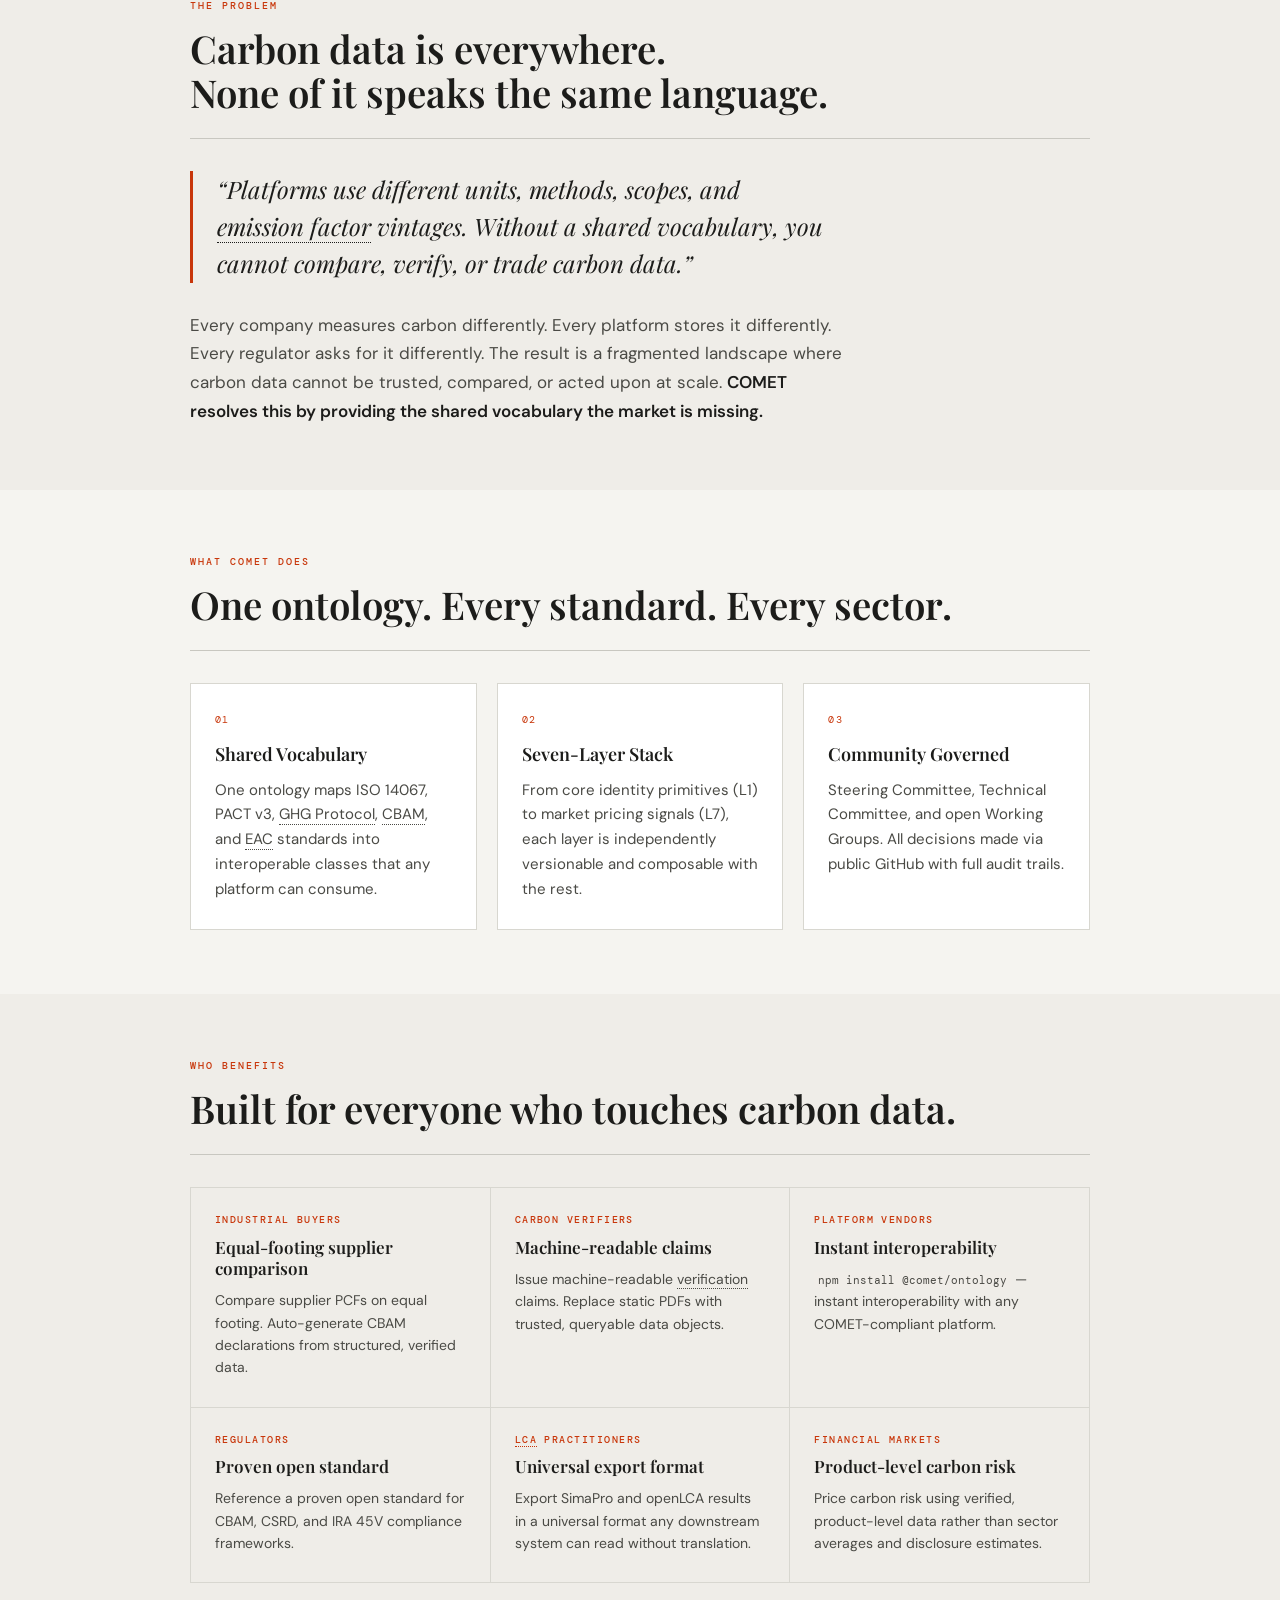
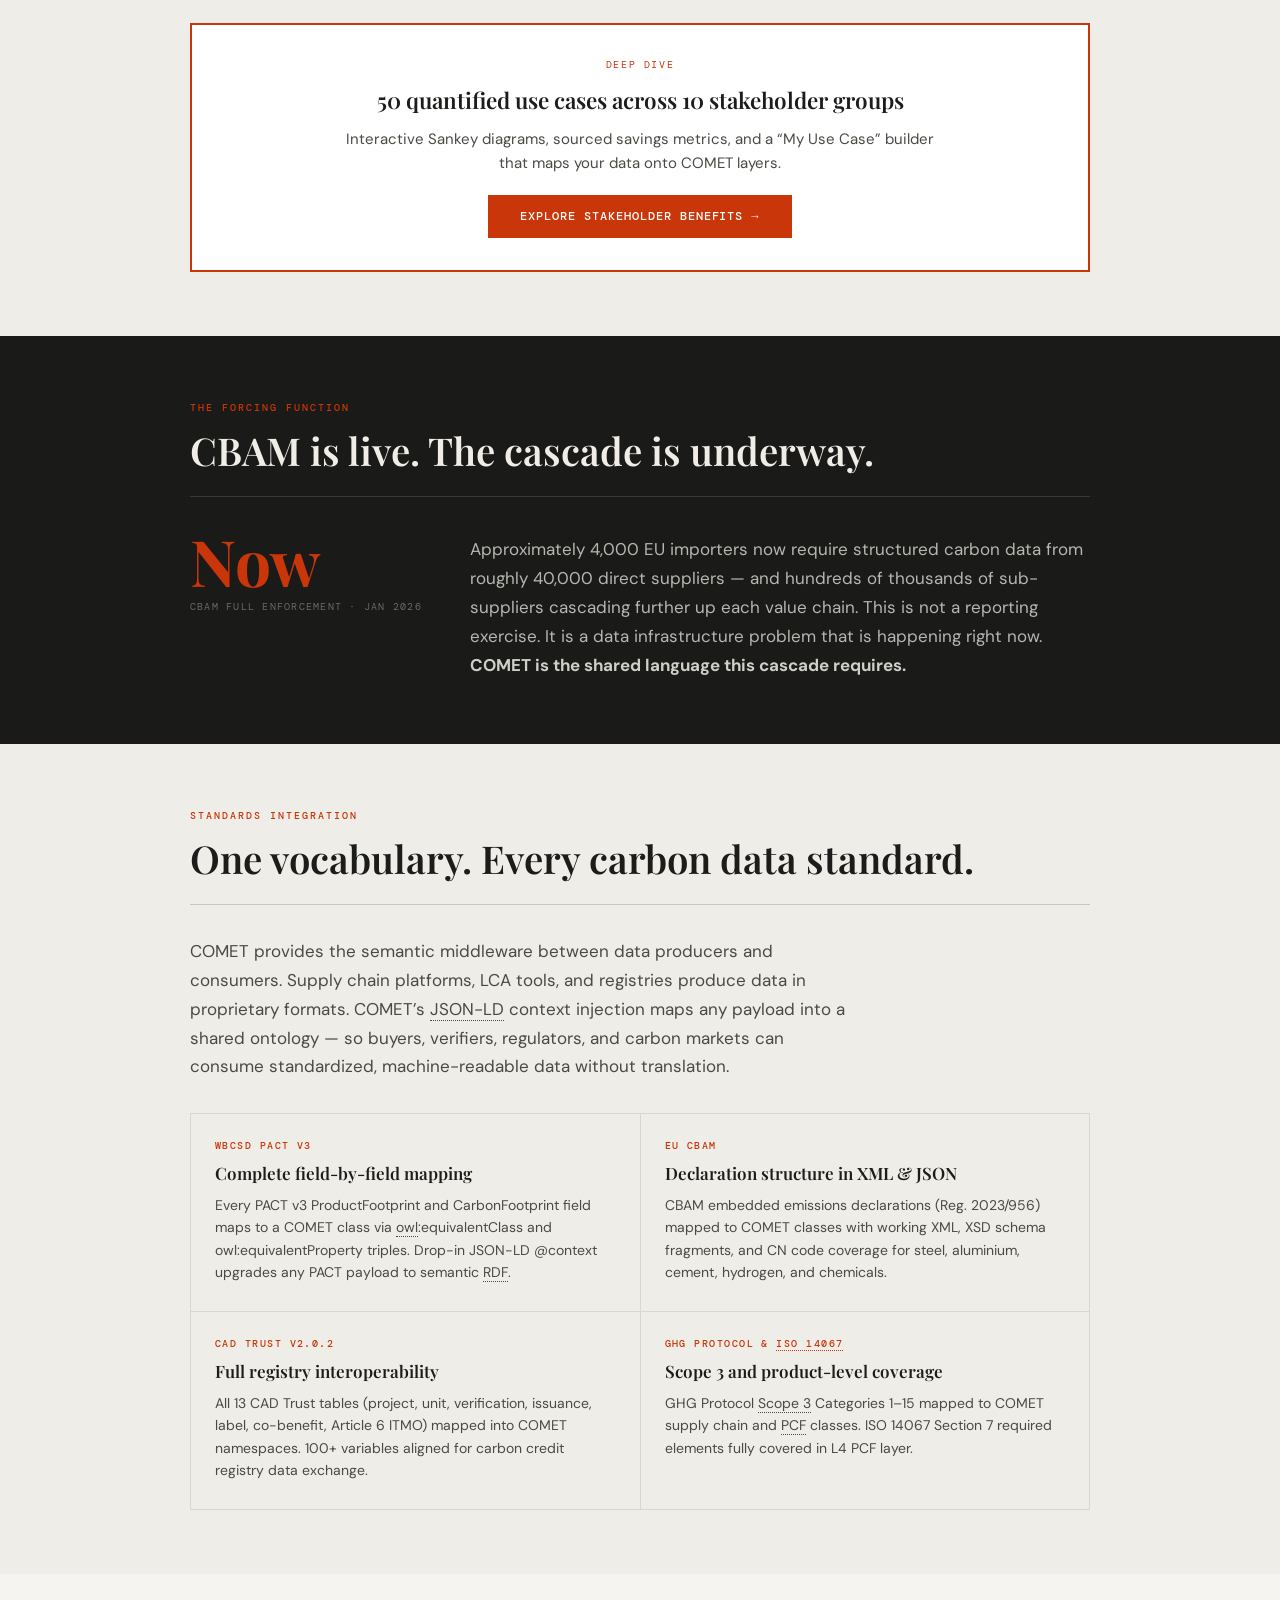
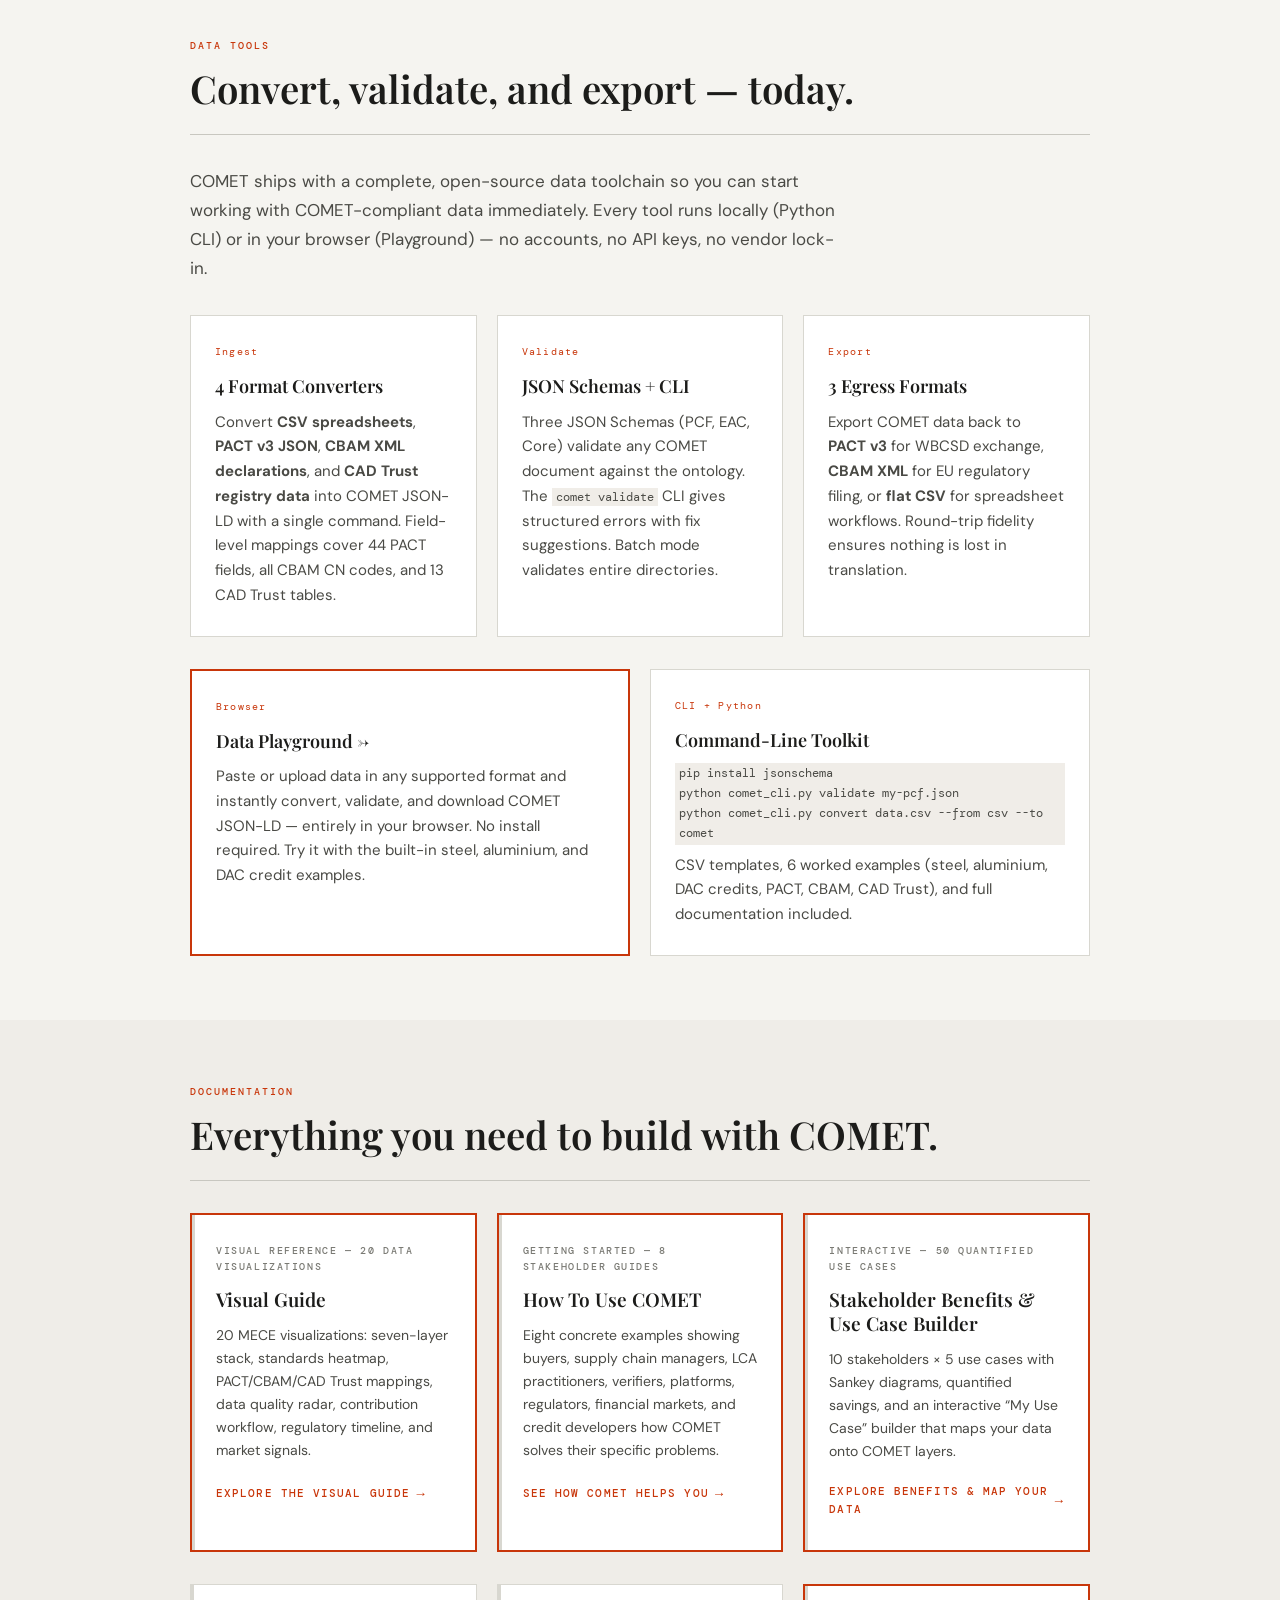
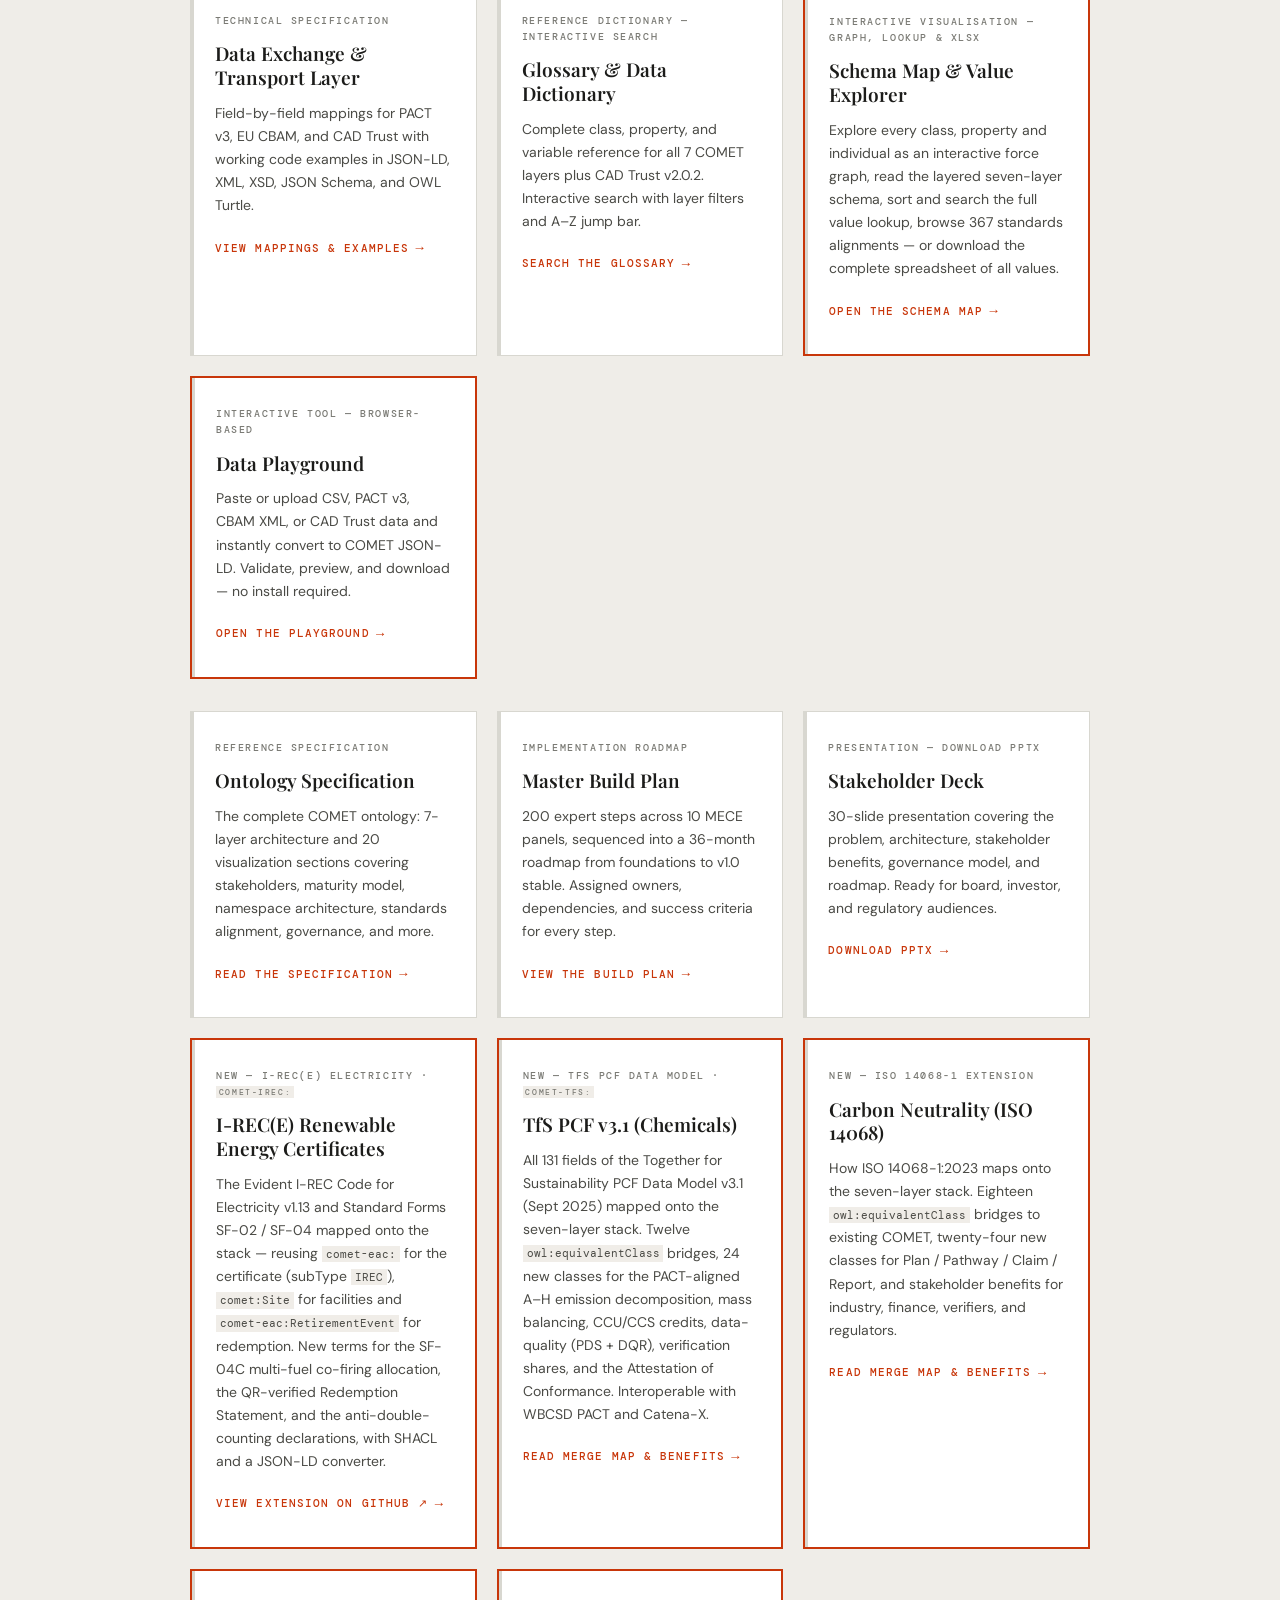
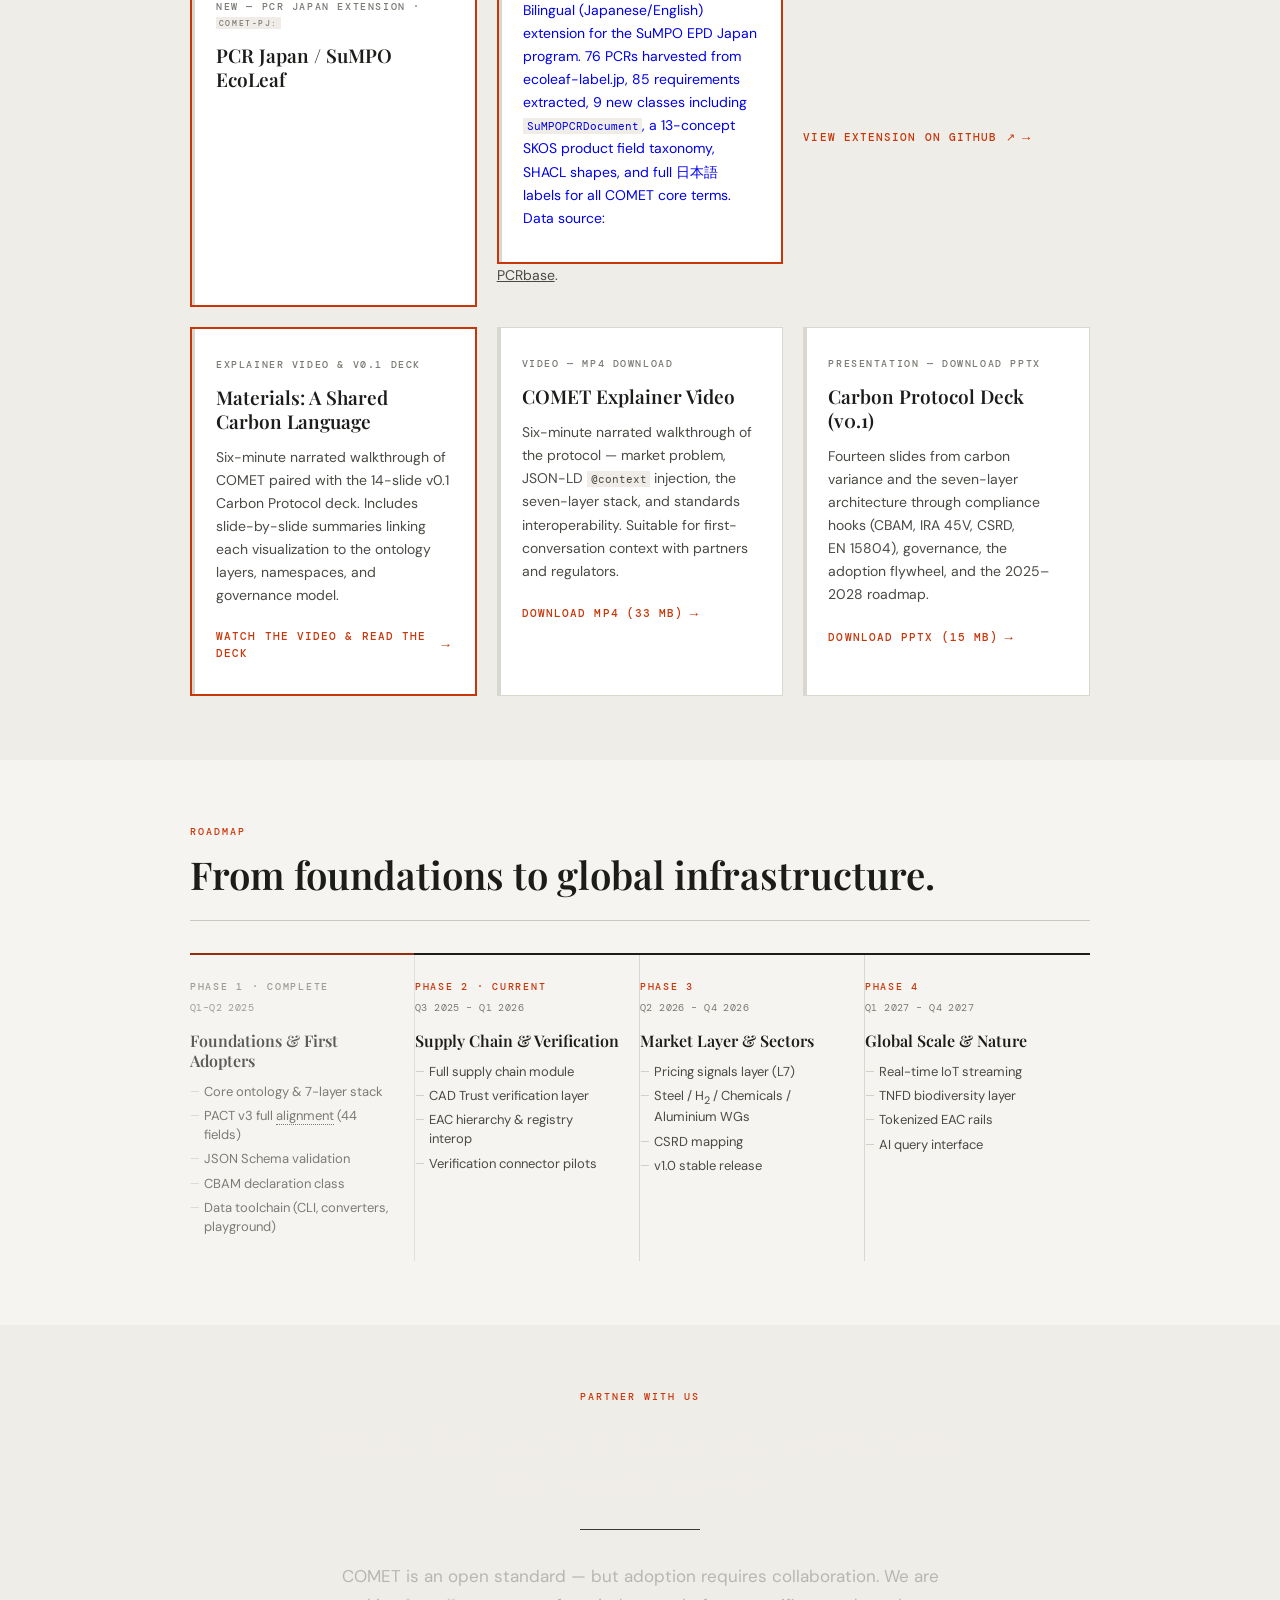
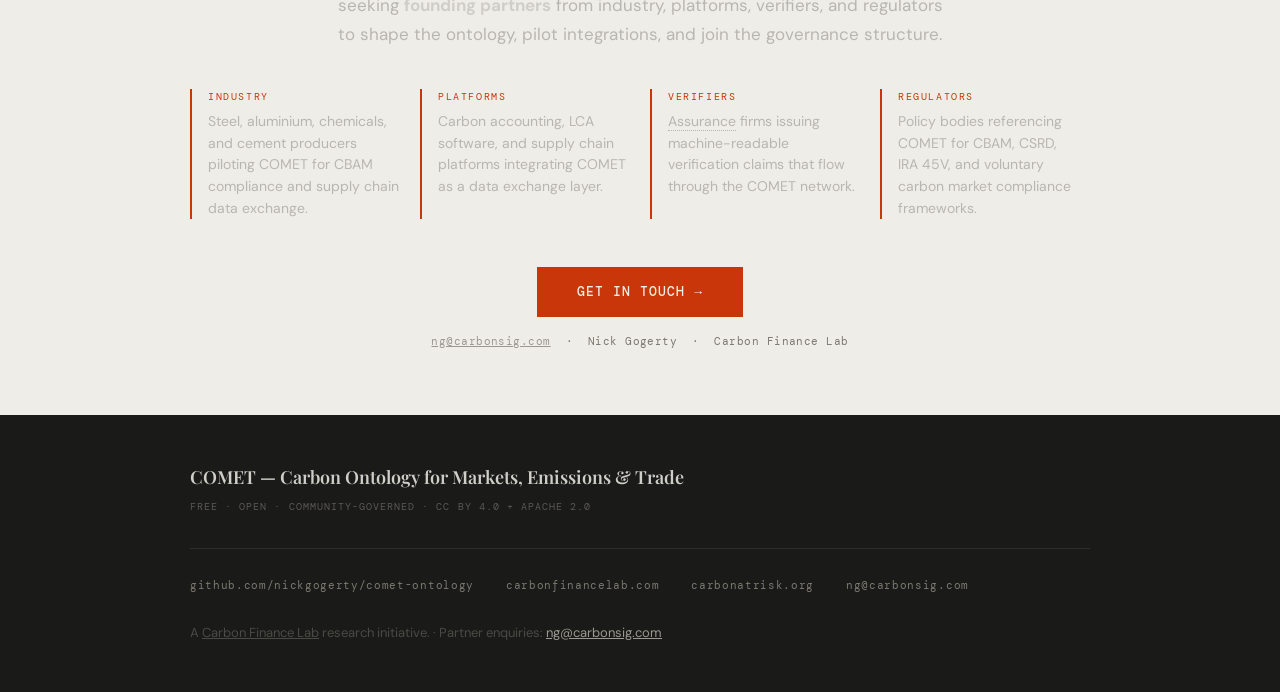
==== commit 53cbd26c: "docs(irec-e): regenerate ontology map + surface I-REC(E) on the site - Register comet-irec in build-" ====
--- a/docs/index.html
+++ b/docs/index.html
@@ -1026,6 +1026,13 @@
       <!-- Row 3: Materials (Video + v0.1 Carbon Protocol Deck) -->
       <div class="doc-cards" style="grid-template-columns: repeat(3, 1fr); margin-top: 1.25rem;">
 
+        <a href="https://github.com/nickgogerty/comet-ontology/tree/main/ext/irec-e" class="doc-card" aria-label="I-REC(E) electricity extension" style="border-color: var(--accent); border-width: 2px;" target="_blank">
+          <p class="doc-card-type">New &mdash; I-REC(E) Electricity &middot; <code style="font-family:'DM Mono',monospace;font-size:0.8em;background:#f0ede8;padding:0.1em 0.35em;">comet-irec:</code></p>
+          <h3 class="doc-card-title">I-REC(E) Renewable Energy Certificates</h3>
+          <p class="doc-card-body">The Evident I-REC Code for Electricity v1.13 and Standard Forms SF-02 / SF-04 mapped onto the stack &mdash; reusing <code style="font-family:'DM Mono',monospace;font-size:0.8em;background:#f0ede8;padding:0.1em 0.35em;">comet-eac:</code> for the certificate (subType <code style="font-family:'DM Mono',monospace;font-size:0.8em;background:#f0ede8;padding:0.1em 0.35em;">IREC</code>), <code style="font-family:'DM Mono',monospace;font-size:0.8em;background:#f0ede8;padding:0.1em 0.35em;">comet:Site</code> for facilities and <code style="font-family:'DM Mono',monospace;font-size:0.8em;background:#f0ede8;padding:0.1em 0.35em;">comet-eac:RetirementEvent</code> for redemption. New terms for the SF-04C multi-fuel co-firing allocation, the QR-verified Redemption Statement, and the anti-double-counting declarations, with SHACL and a JSON-LD converter.</p>
+          <span class="doc-card-action" aria-hidden="true">View extension on GitHub ↗</span>
+        </a>
+
         <a href="tfs-pcf.html" class="doc-card" aria-label="TfS PCF Data Model v3.1 extension page" style="border-color: var(--accent); border-width: 2px;">
           <p class="doc-card-type">New &mdash; TfS PCF Data Model &middot; <code style="font-family:'DM Mono',monospace;font-size:0.8em;background:#f0ede8;padding:0.1em 0.35em;">comet-tfs:</code></p>
           <h3 class="doc-card-title">TfS PCF v3.1 (Chemicals)</h3>
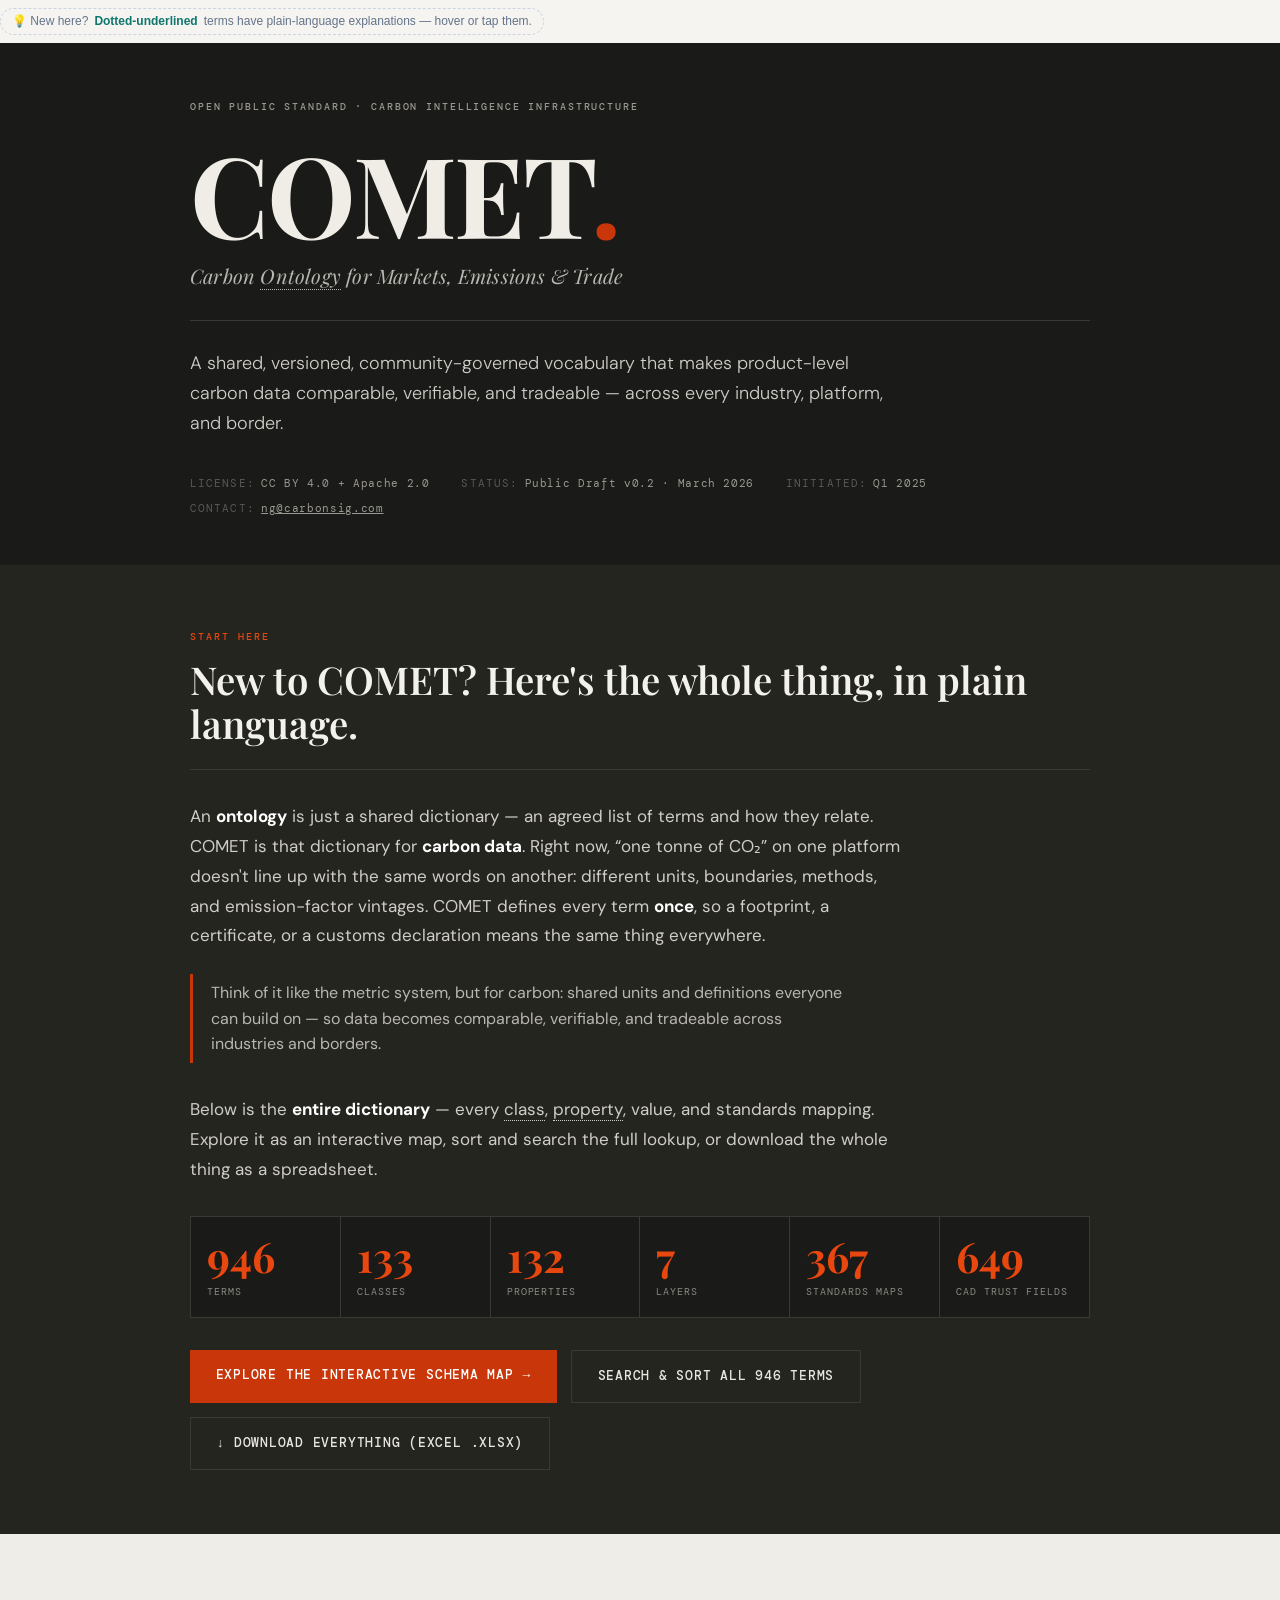
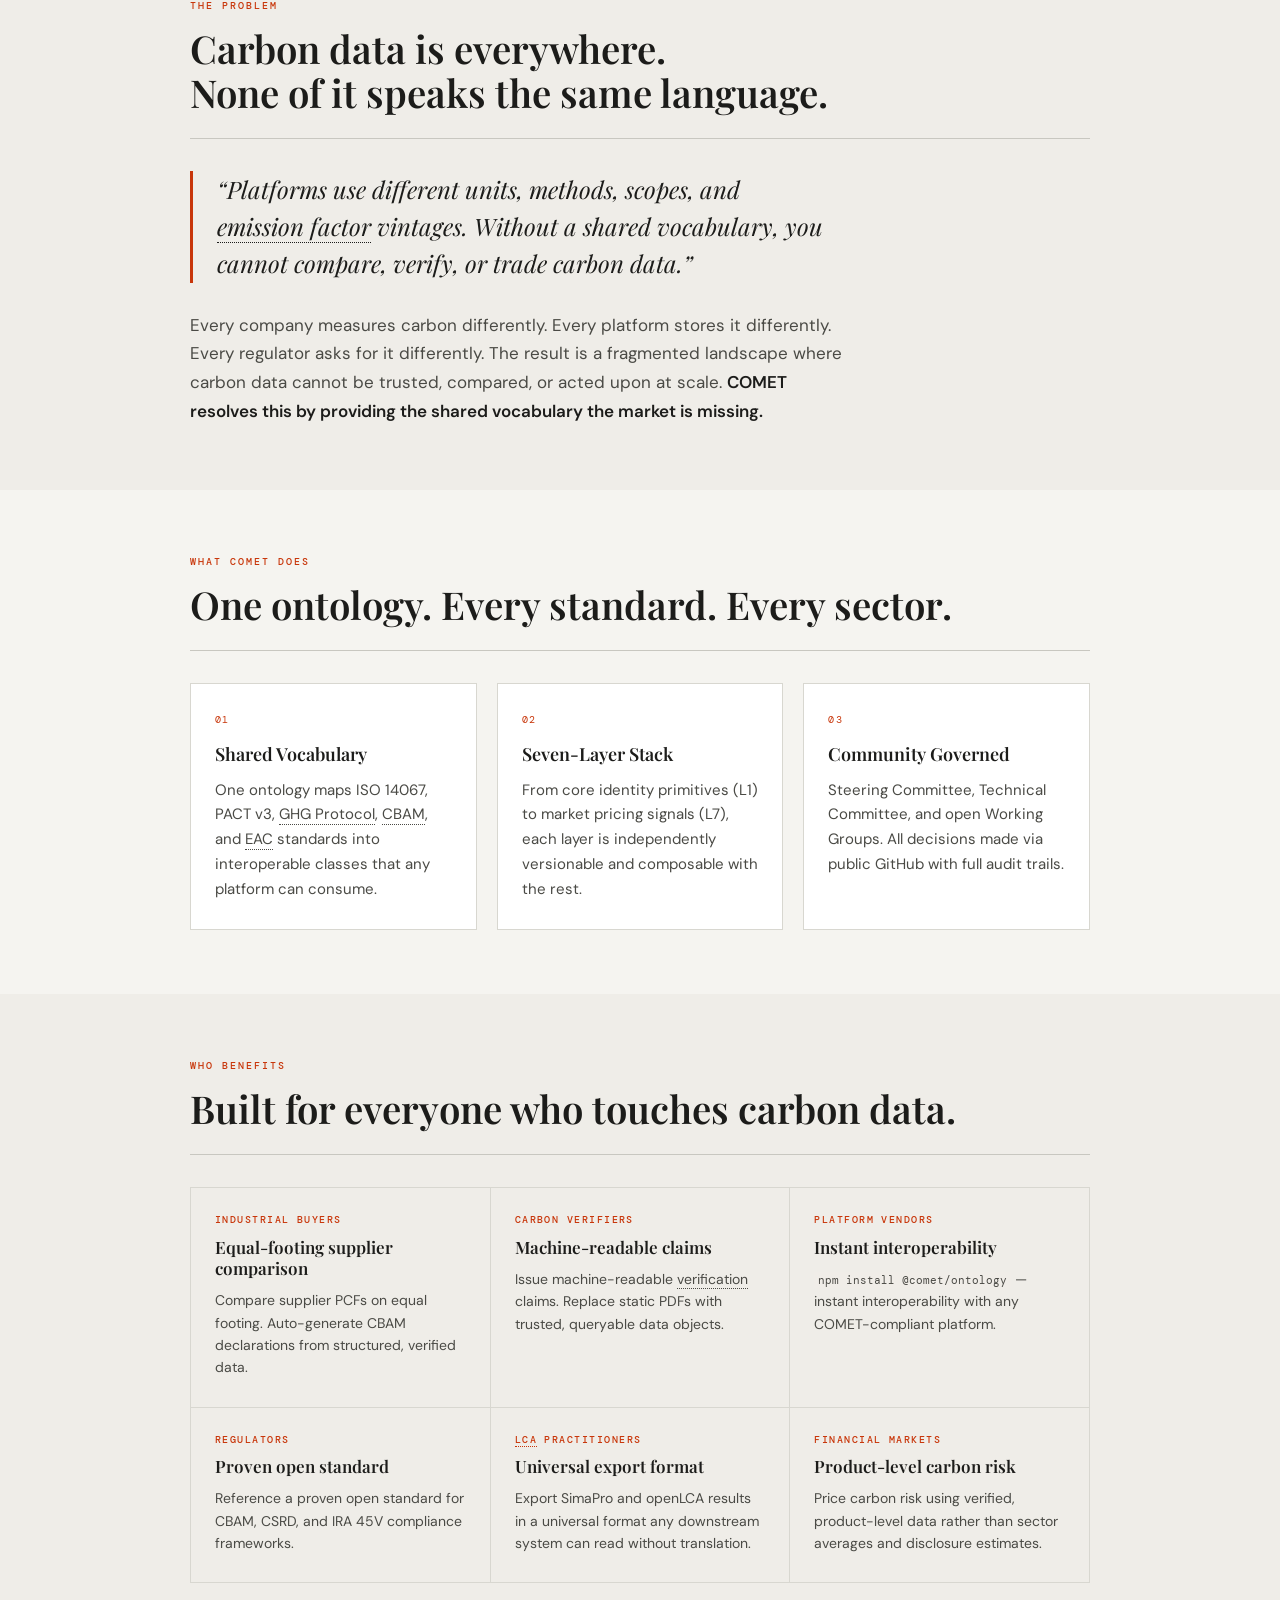
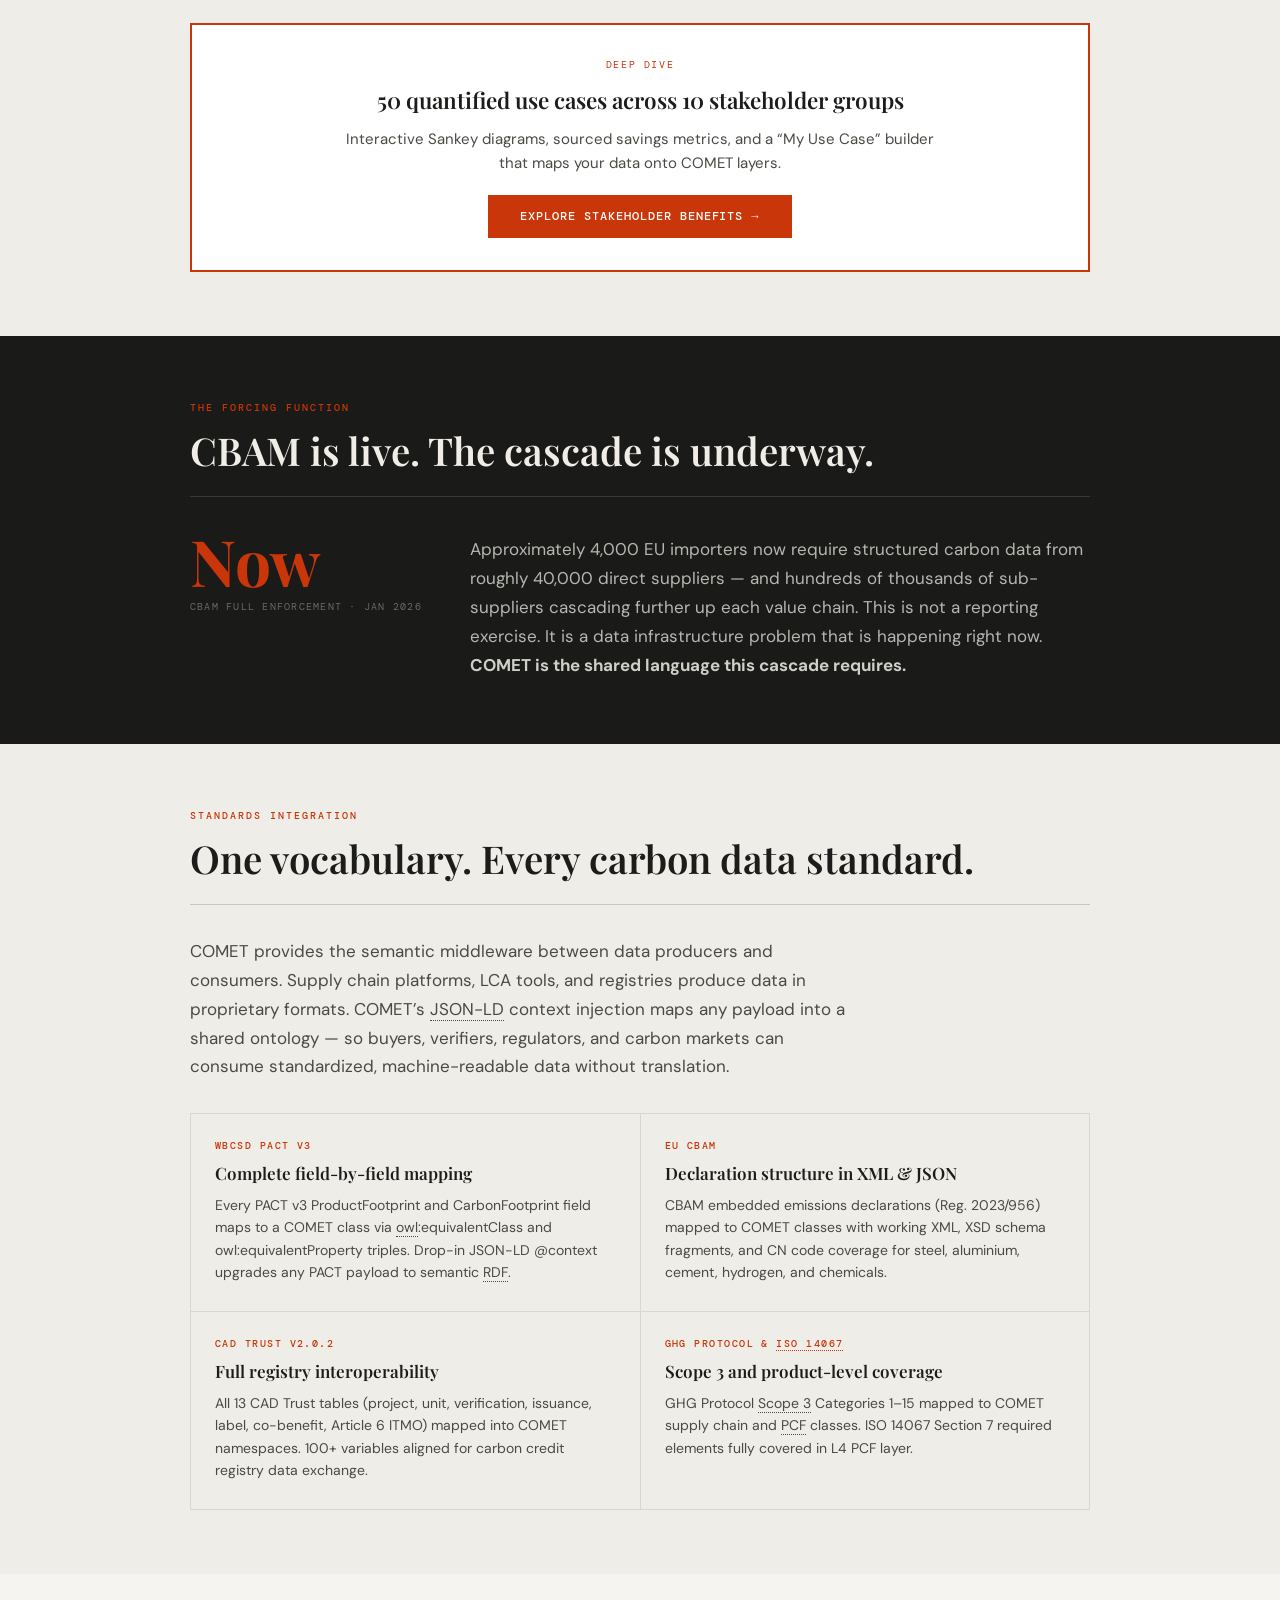
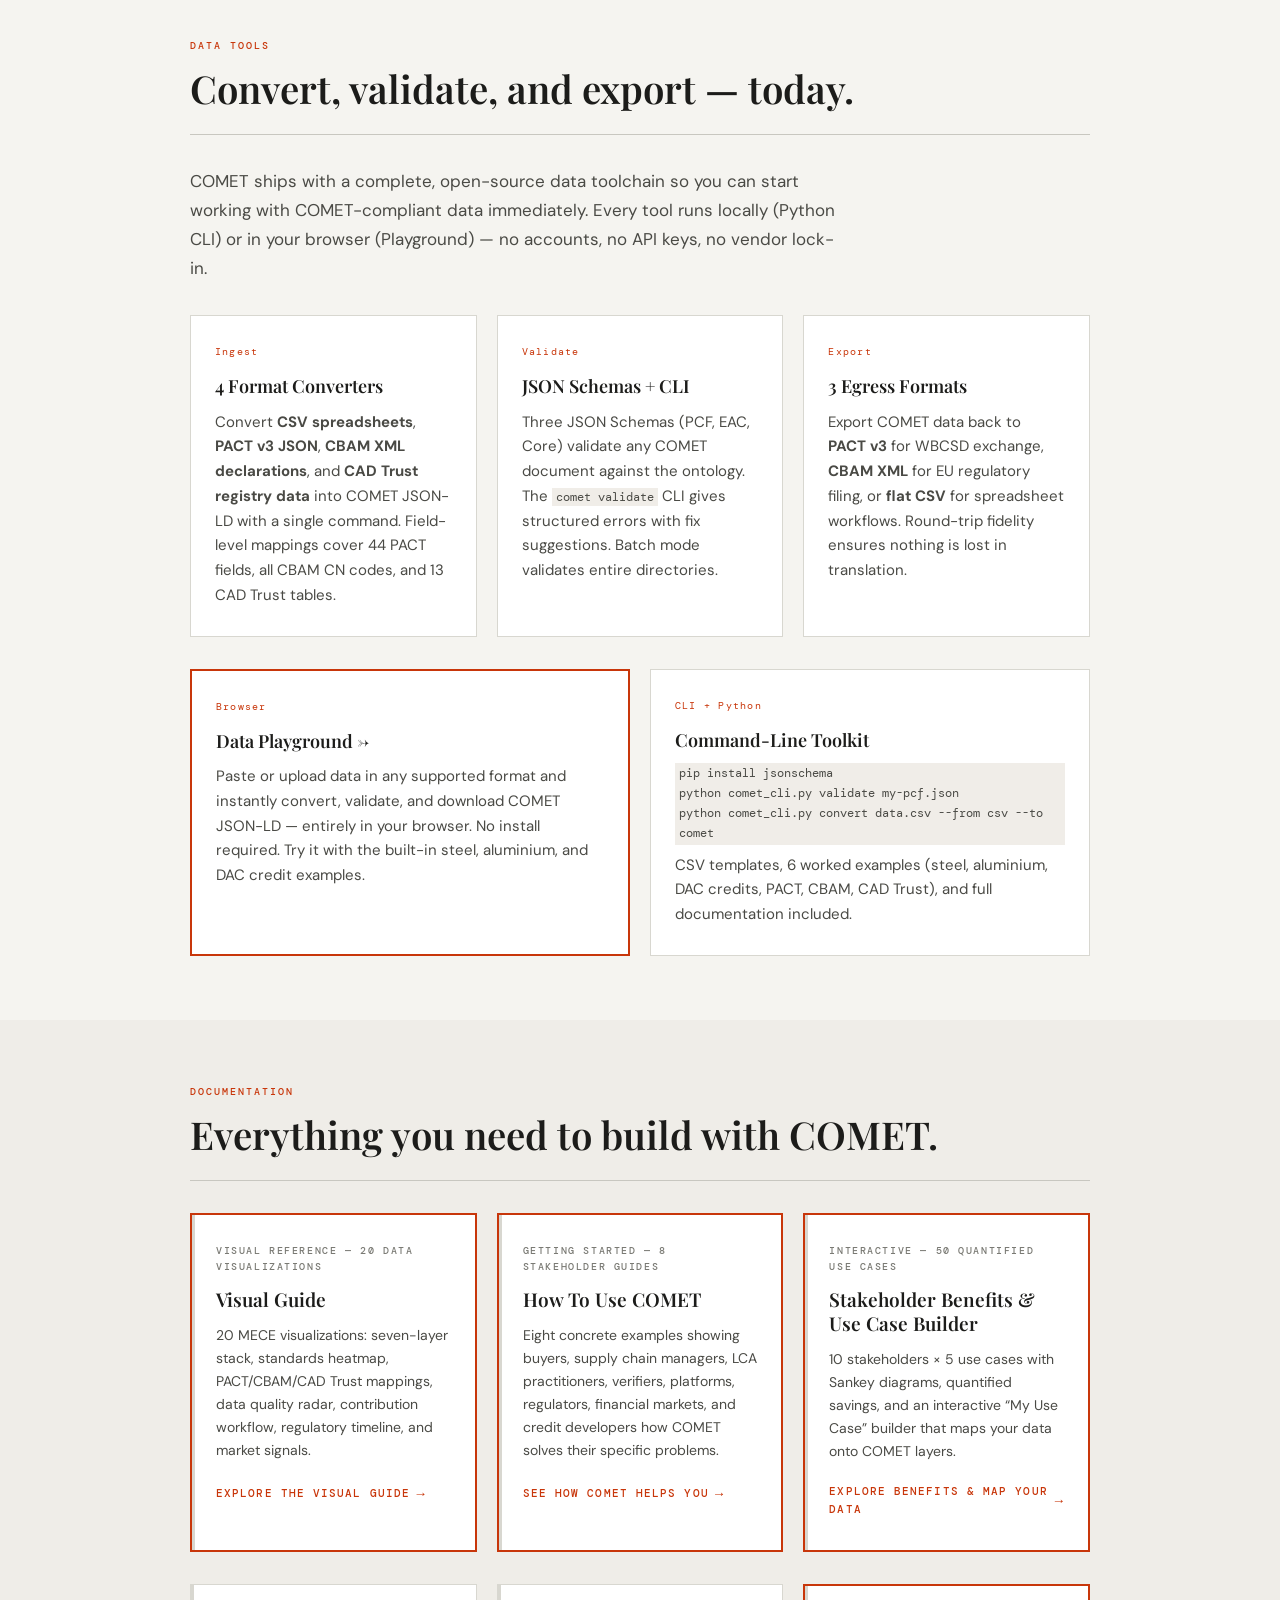
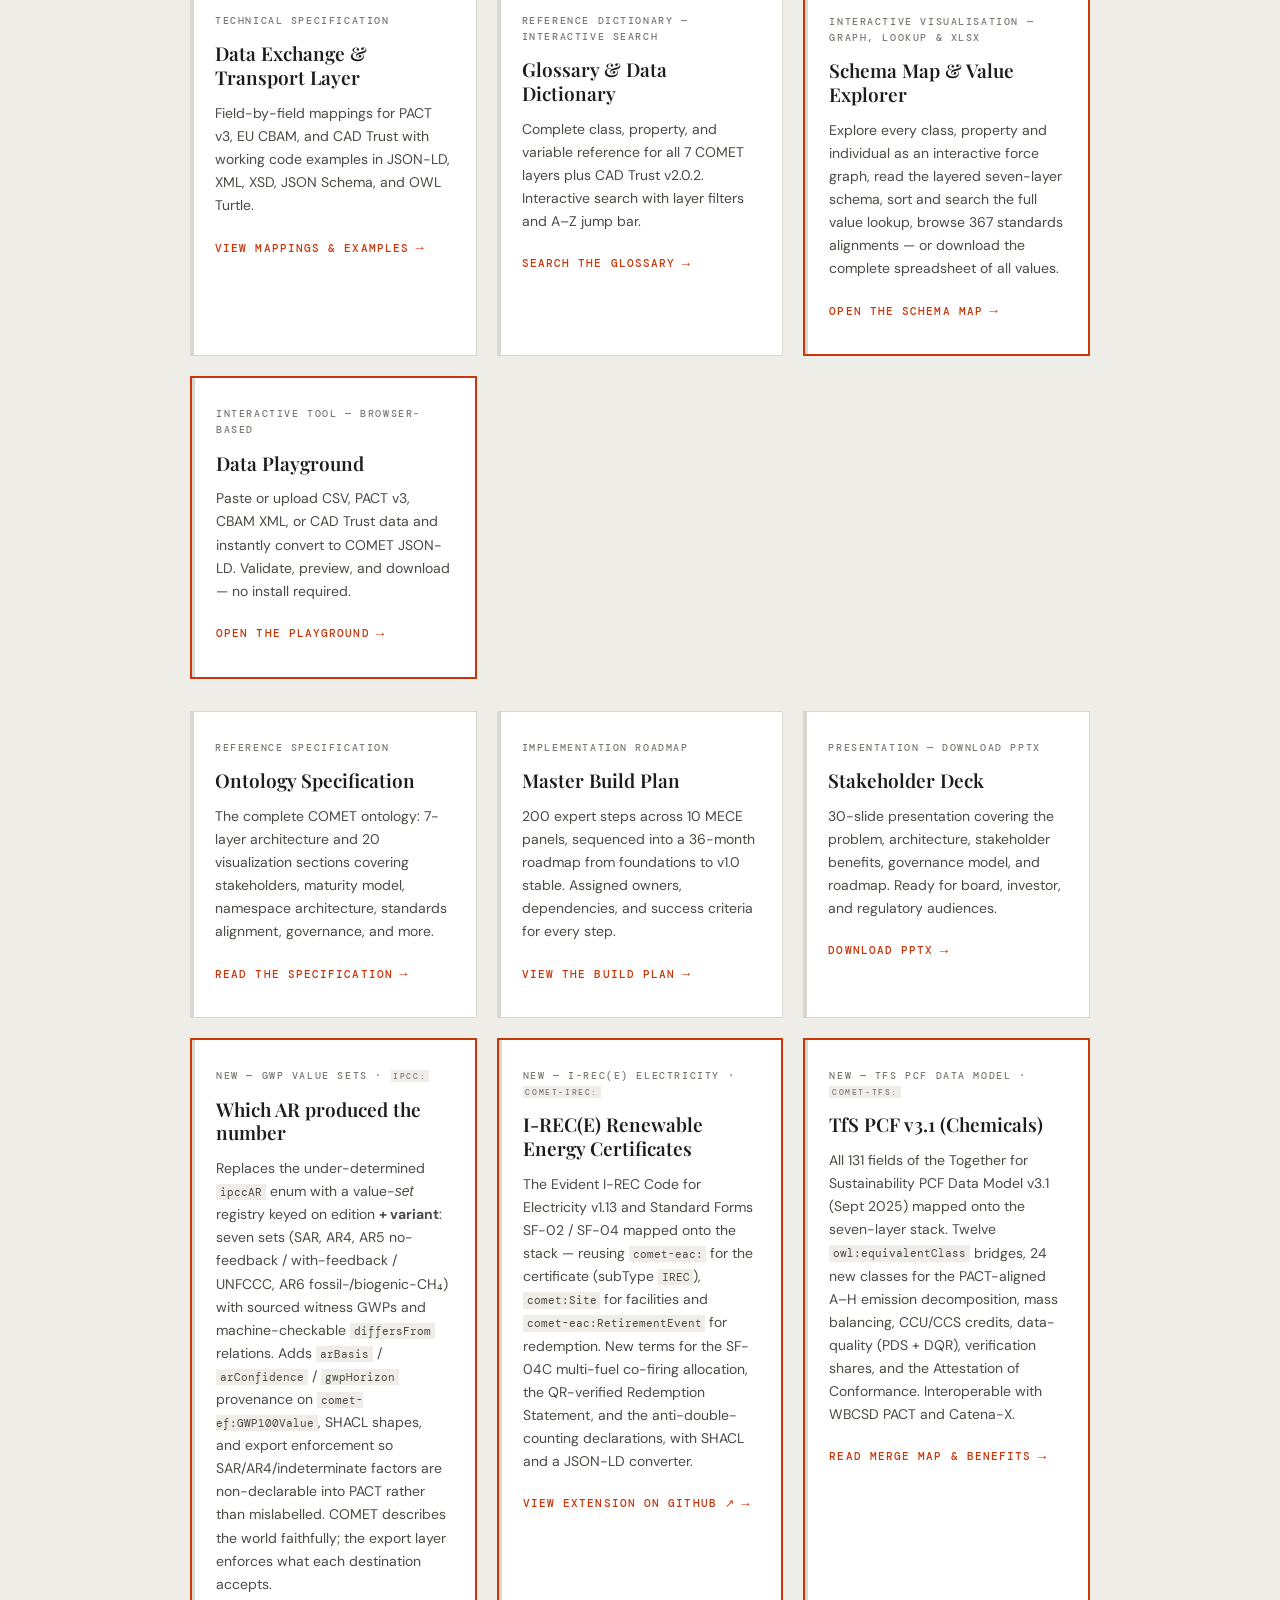
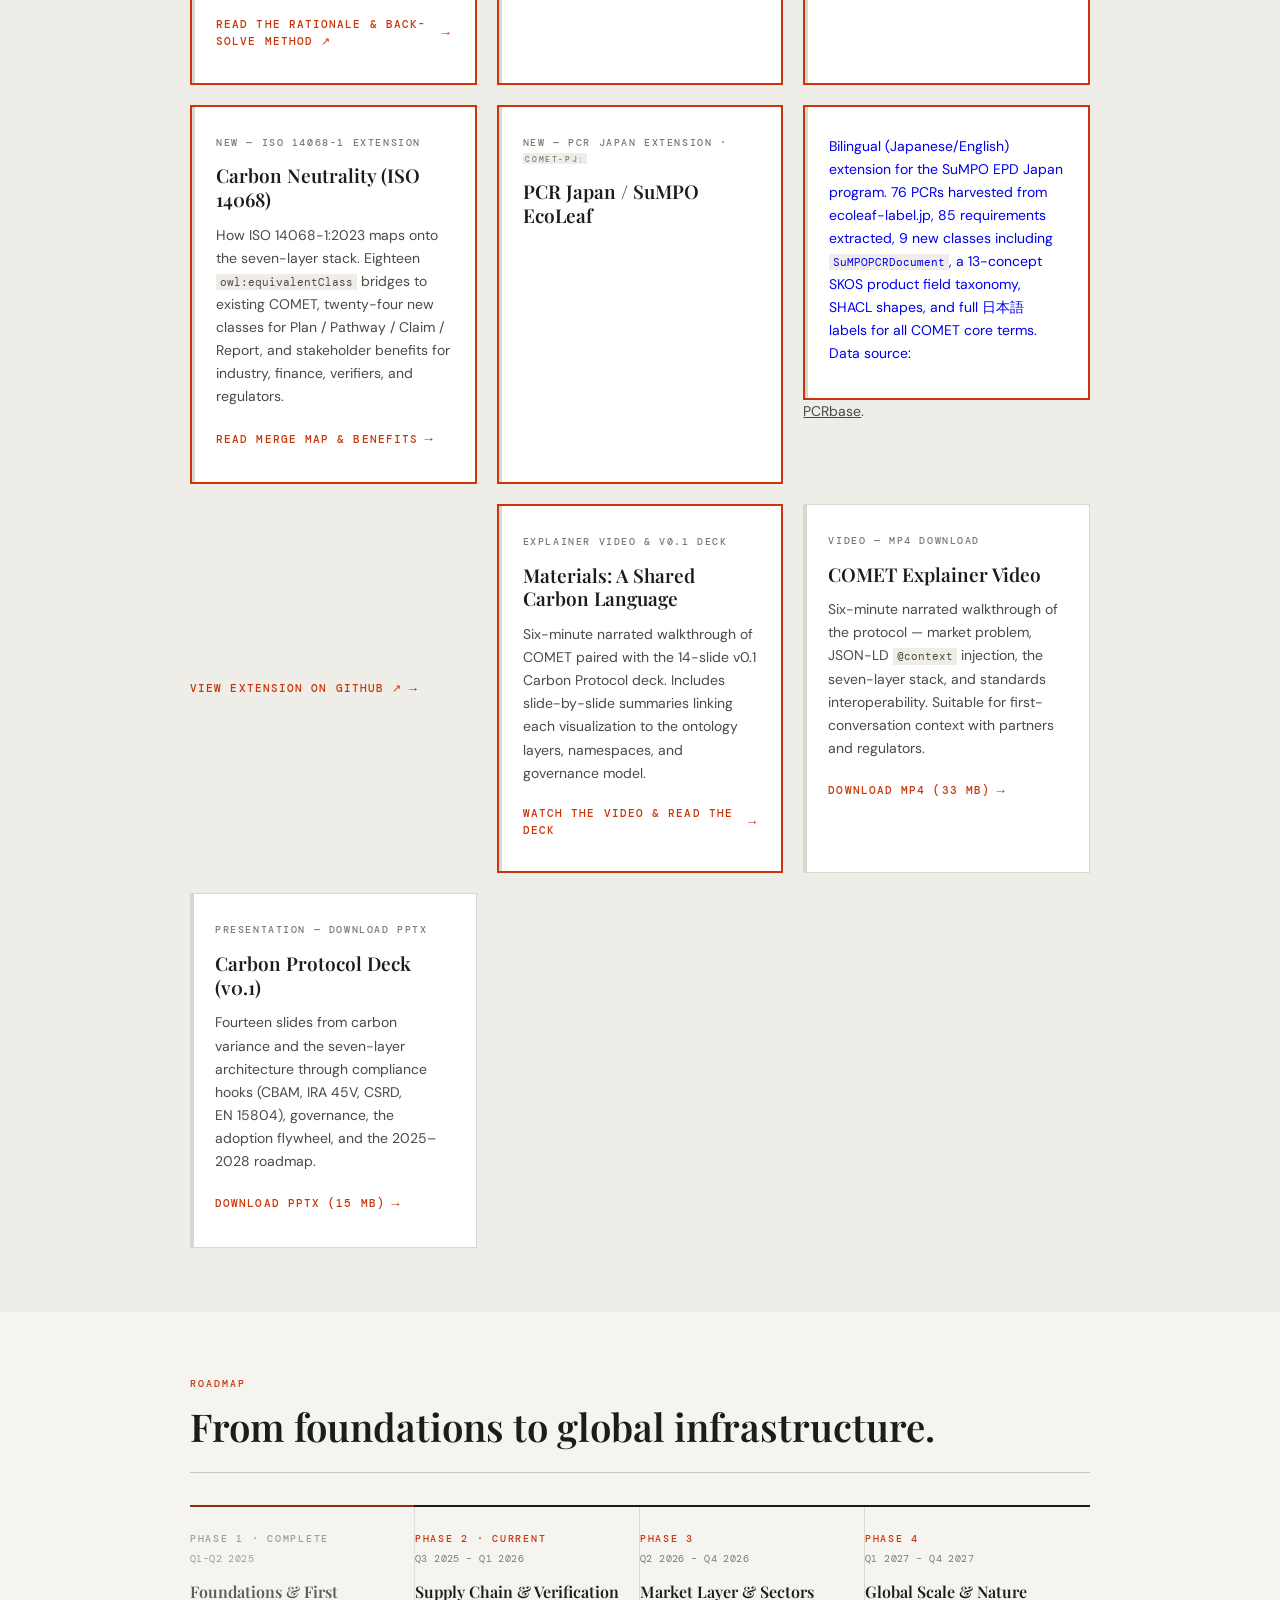
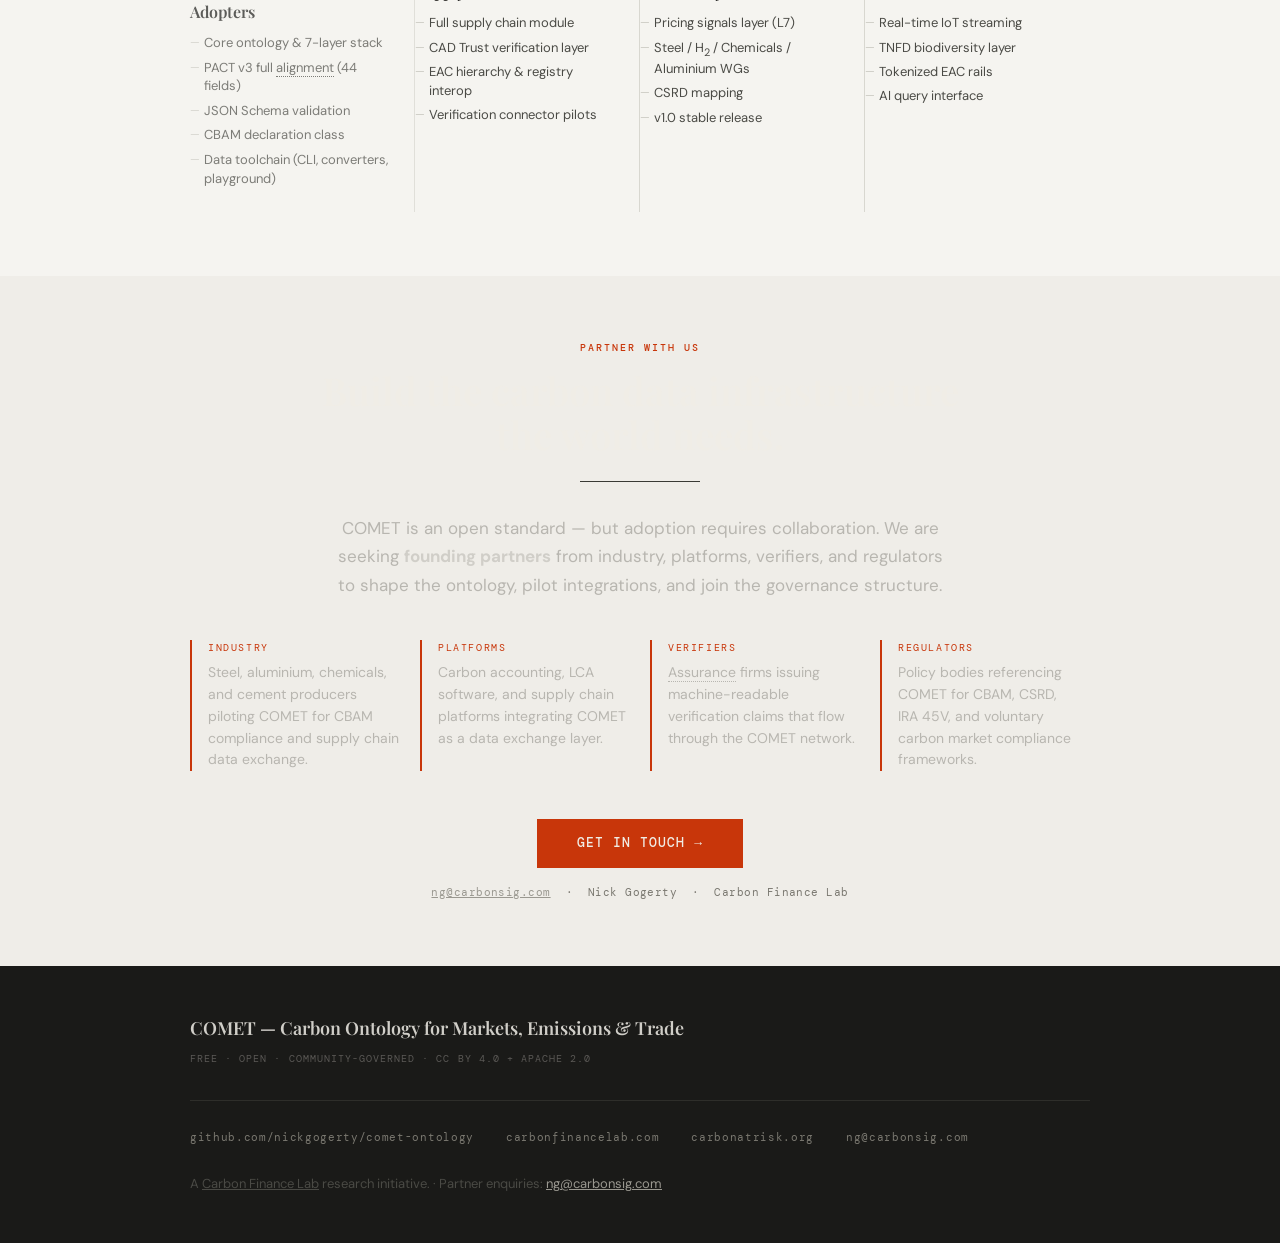
==== commit 013c6d4f: "feat(gwp): replace ipccAR enum with the ipcc: value-set registry A GWP characterisation factor is on" ====
--- a/docs/index.html
+++ b/docs/index.html
@@ -1026,6 +1026,13 @@
       <!-- Row 3: Materials (Video + v0.1 Carbon Protocol Deck) -->
       <div class="doc-cards" style="grid-template-columns: repeat(3, 1fr); margin-top: 1.25rem;">
 
+        <a href="https://github.com/nickgogerty/comet-ontology/blob/main/docs/gwp-value-sets.md" class="doc-card" aria-label="GWP value-set registry" style="border-color: var(--accent); border-width: 2px;" target="_blank">
+          <p class="doc-card-type">New &mdash; GWP Value Sets &middot; <code style="font-family:'DM Mono',monospace;font-size:0.8em;background:#f0ede8;padding:0.1em 0.35em;">ipcc:</code></p>
+          <h3 class="doc-card-title">Which AR produced the number</h3>
+          <p class="doc-card-body">Replaces the under-determined <code style="font-family:'DM Mono',monospace;font-size:0.8em;background:#f0ede8;padding:0.1em 0.35em;">ipccAR</code> enum with a value-<em>set</em> registry keyed on edition <strong>+ variant</strong>: seven sets (SAR, AR4, AR5 no-feedback / with-feedback / UNFCCC, AR6 fossil-/biogenic-CH&#8324;) with sourced witness GWPs and machine-checkable <code style="font-family:'DM Mono',monospace;font-size:0.8em;background:#f0ede8;padding:0.1em 0.35em;">differsFrom</code> relations. Adds <code style="font-family:'DM Mono',monospace;font-size:0.8em;background:#f0ede8;padding:0.1em 0.35em;">arBasis</code> / <code style="font-family:'DM Mono',monospace;font-size:0.8em;background:#f0ede8;padding:0.1em 0.35em;">arConfidence</code> / <code style="font-family:'DM Mono',monospace;font-size:0.8em;background:#f0ede8;padding:0.1em 0.35em;">gwpHorizon</code> provenance on <code style="font-family:'DM Mono',monospace;font-size:0.8em;background:#f0ede8;padding:0.1em 0.35em;">comet-ef:GWP100Value</code>, SHACL shapes, and export enforcement so SAR/AR4/indeterminate factors are non-declarable into PACT rather than mislabelled. COMET describes the world faithfully; the export layer enforces what each destination accepts.</p>
+          <span class="doc-card-action" aria-hidden="true">Read the rationale &amp; back-solve method ↗</span>
+        </a>
+
         <a href="https://github.com/nickgogerty/comet-ontology/tree/main/ext/irec-e" class="doc-card" aria-label="I-REC(E) electricity extension" style="border-color: var(--accent); border-width: 2px;" target="_blank">
           <p class="doc-card-type">New &mdash; I-REC(E) Electricity &middot; <code style="font-family:'DM Mono',monospace;font-size:0.8em;background:#f0ede8;padding:0.1em 0.35em;">comet-irec:</code></p>
           <h3 class="doc-card-title">I-REC(E) Renewable Energy Certificates</h3>
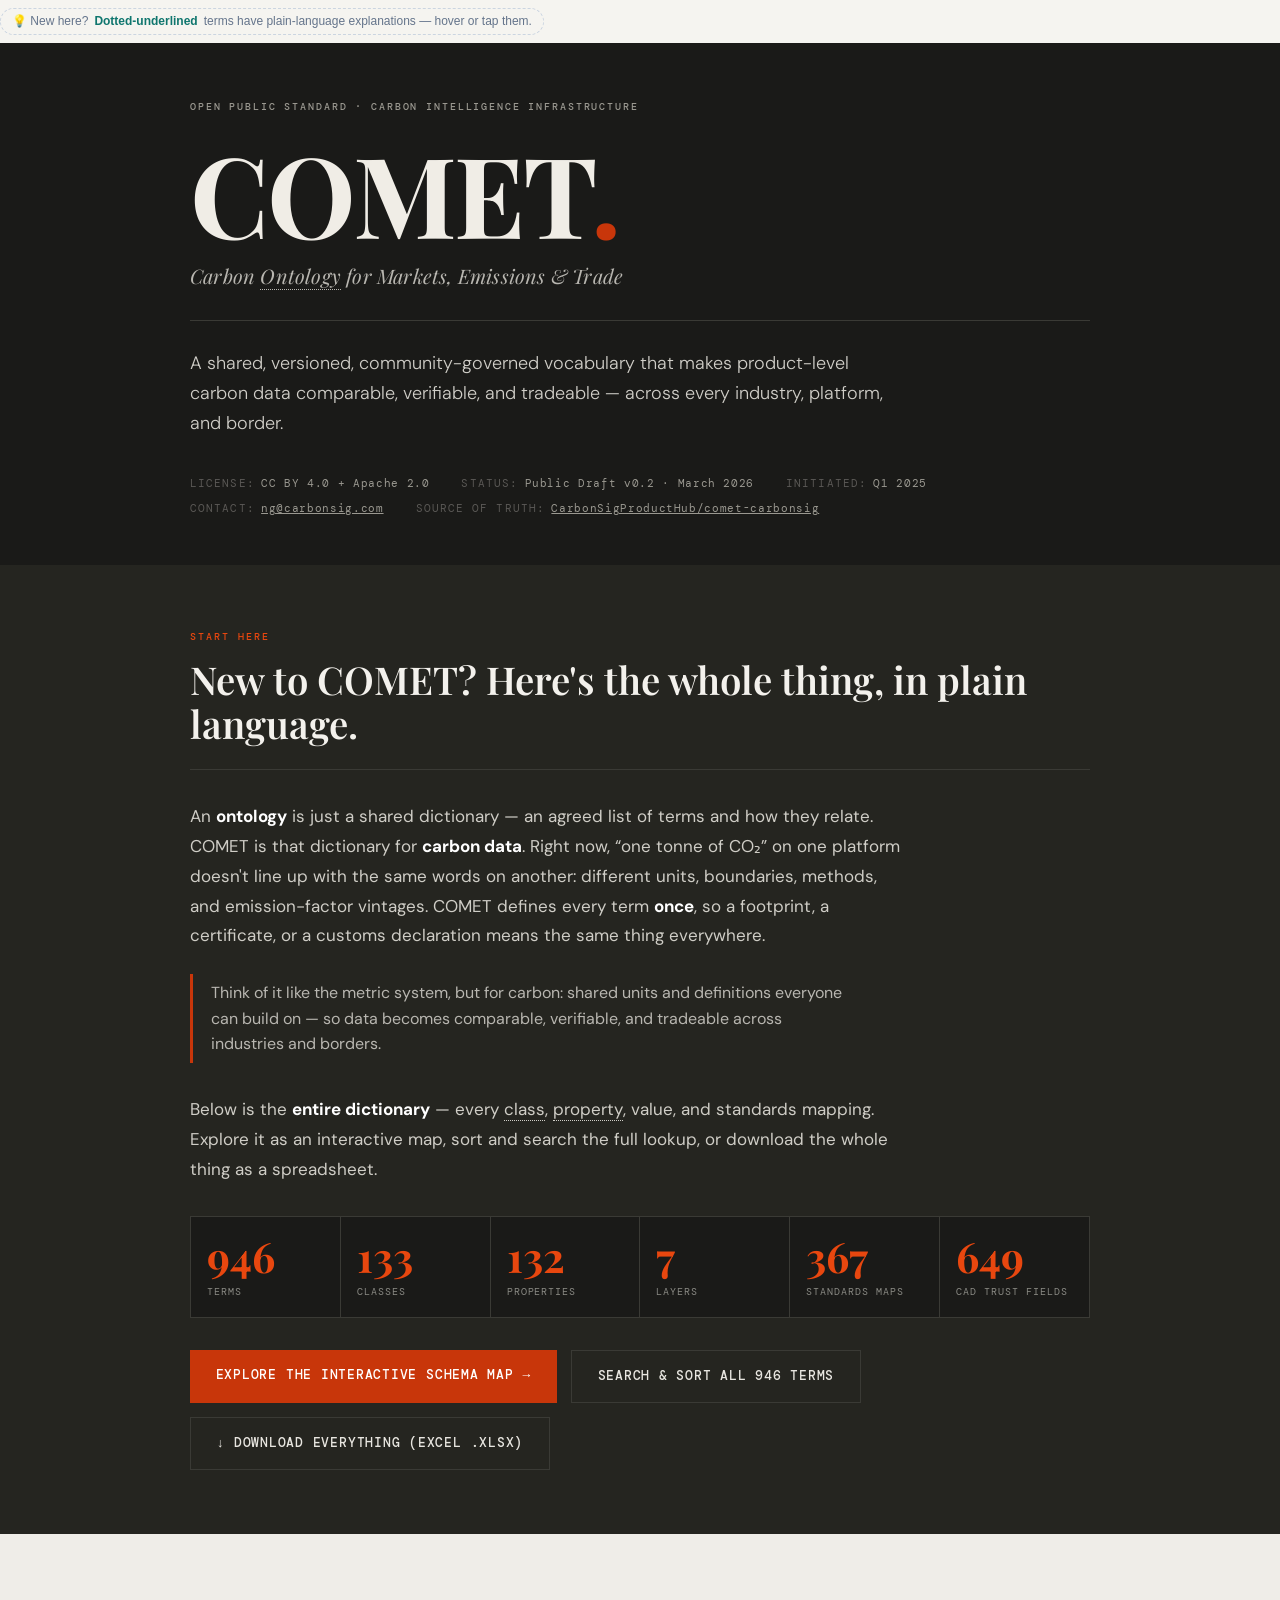
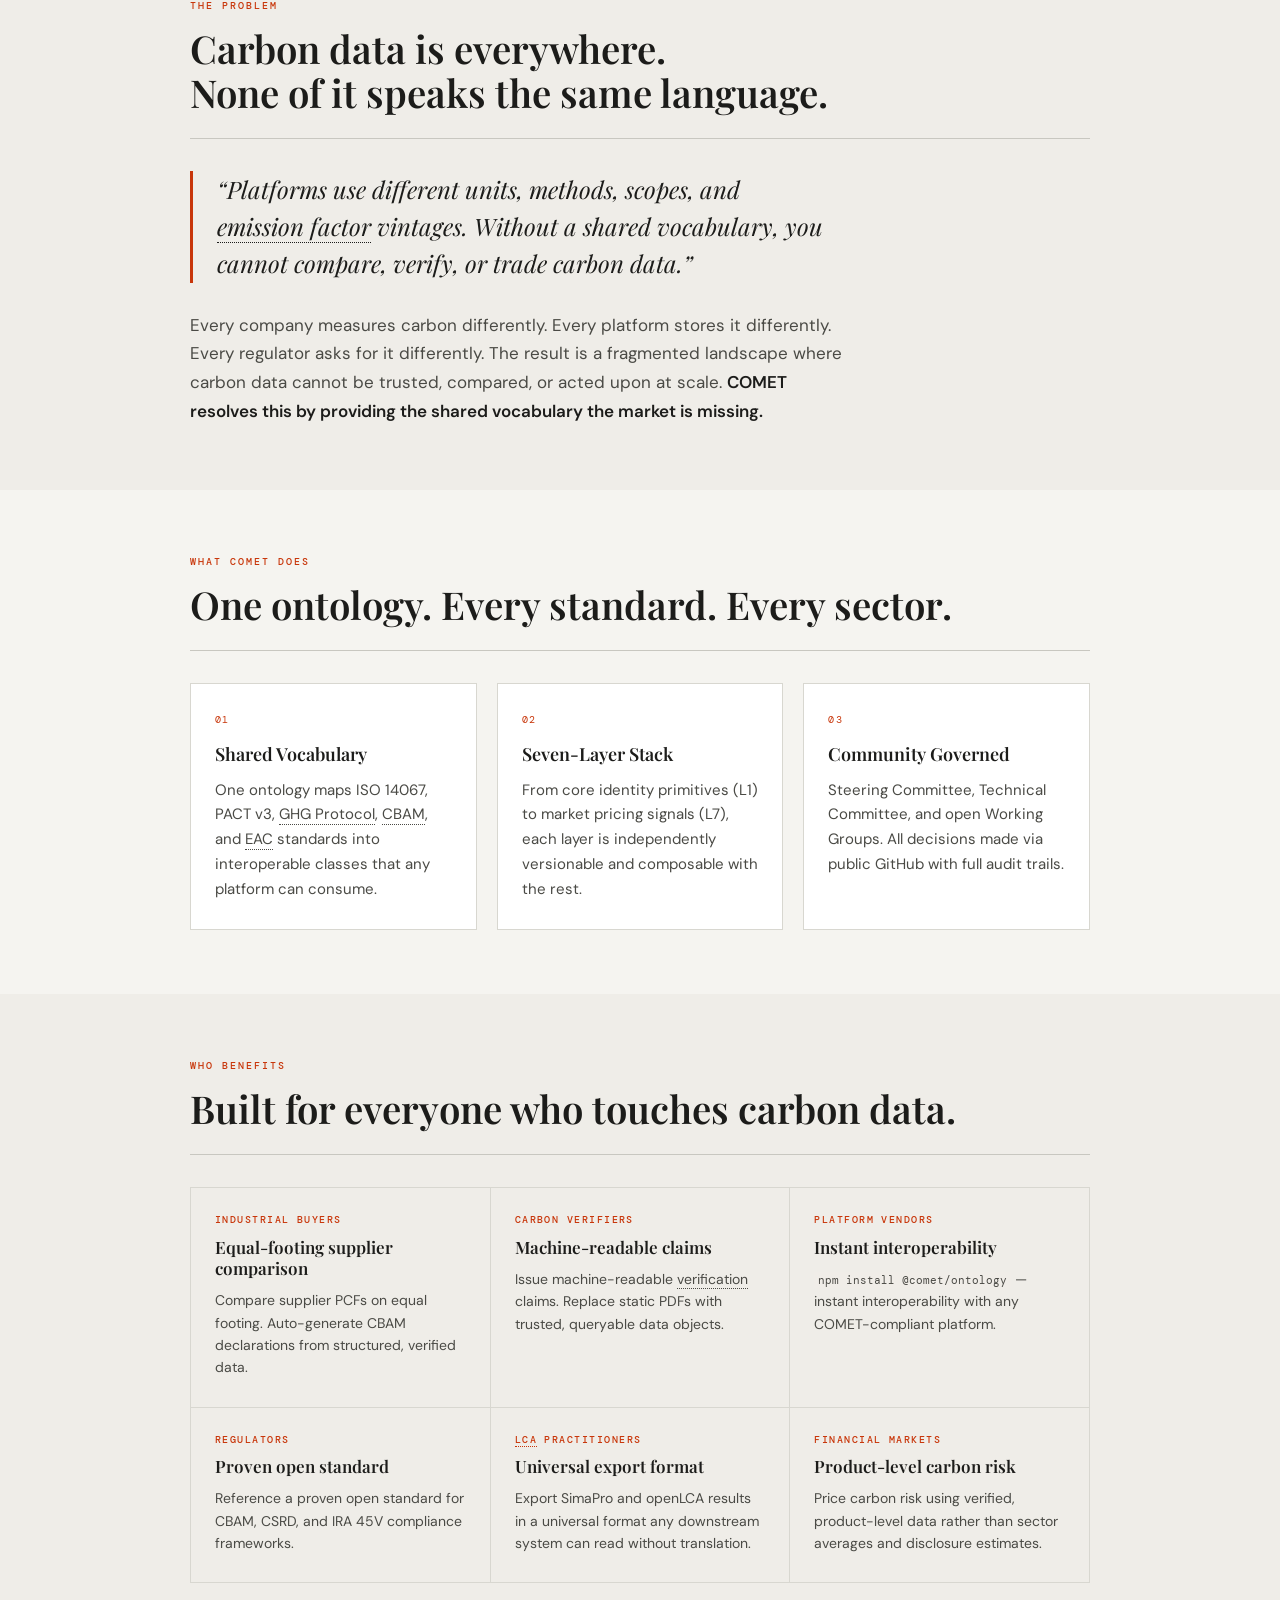
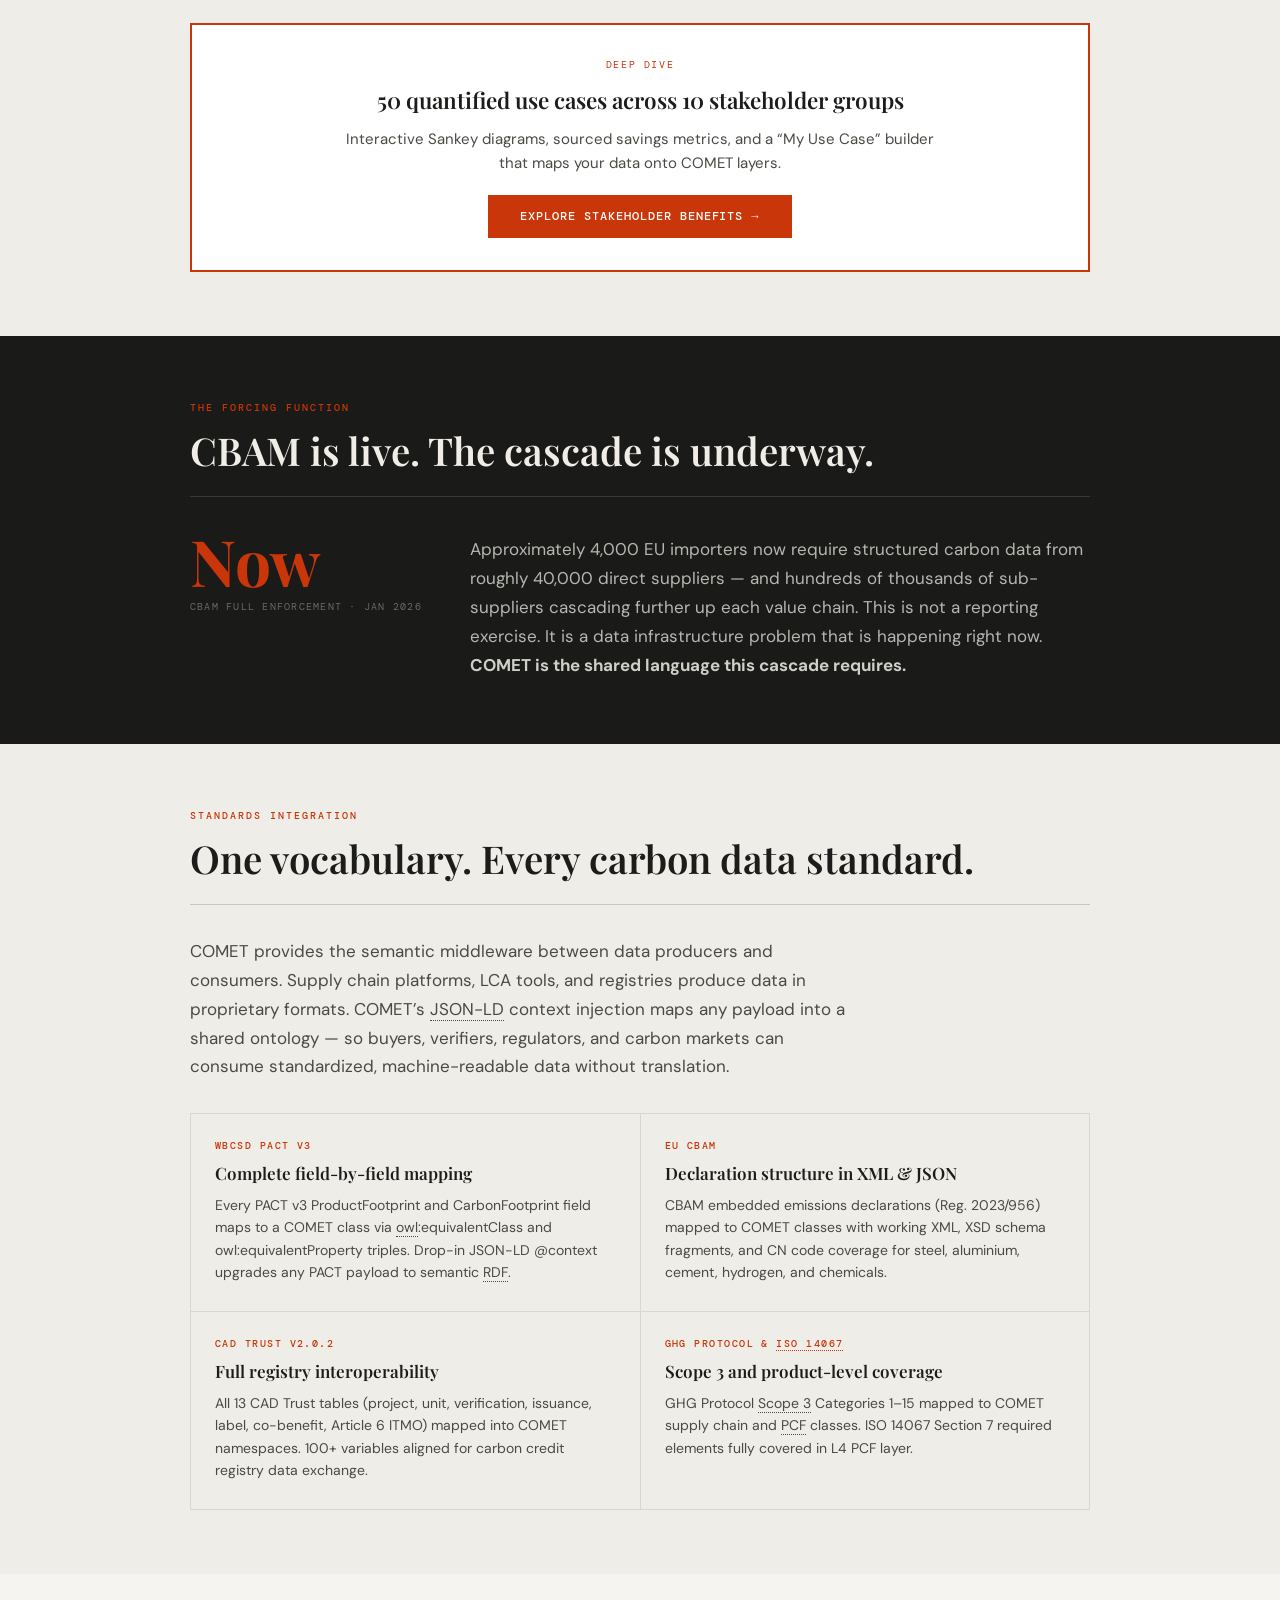
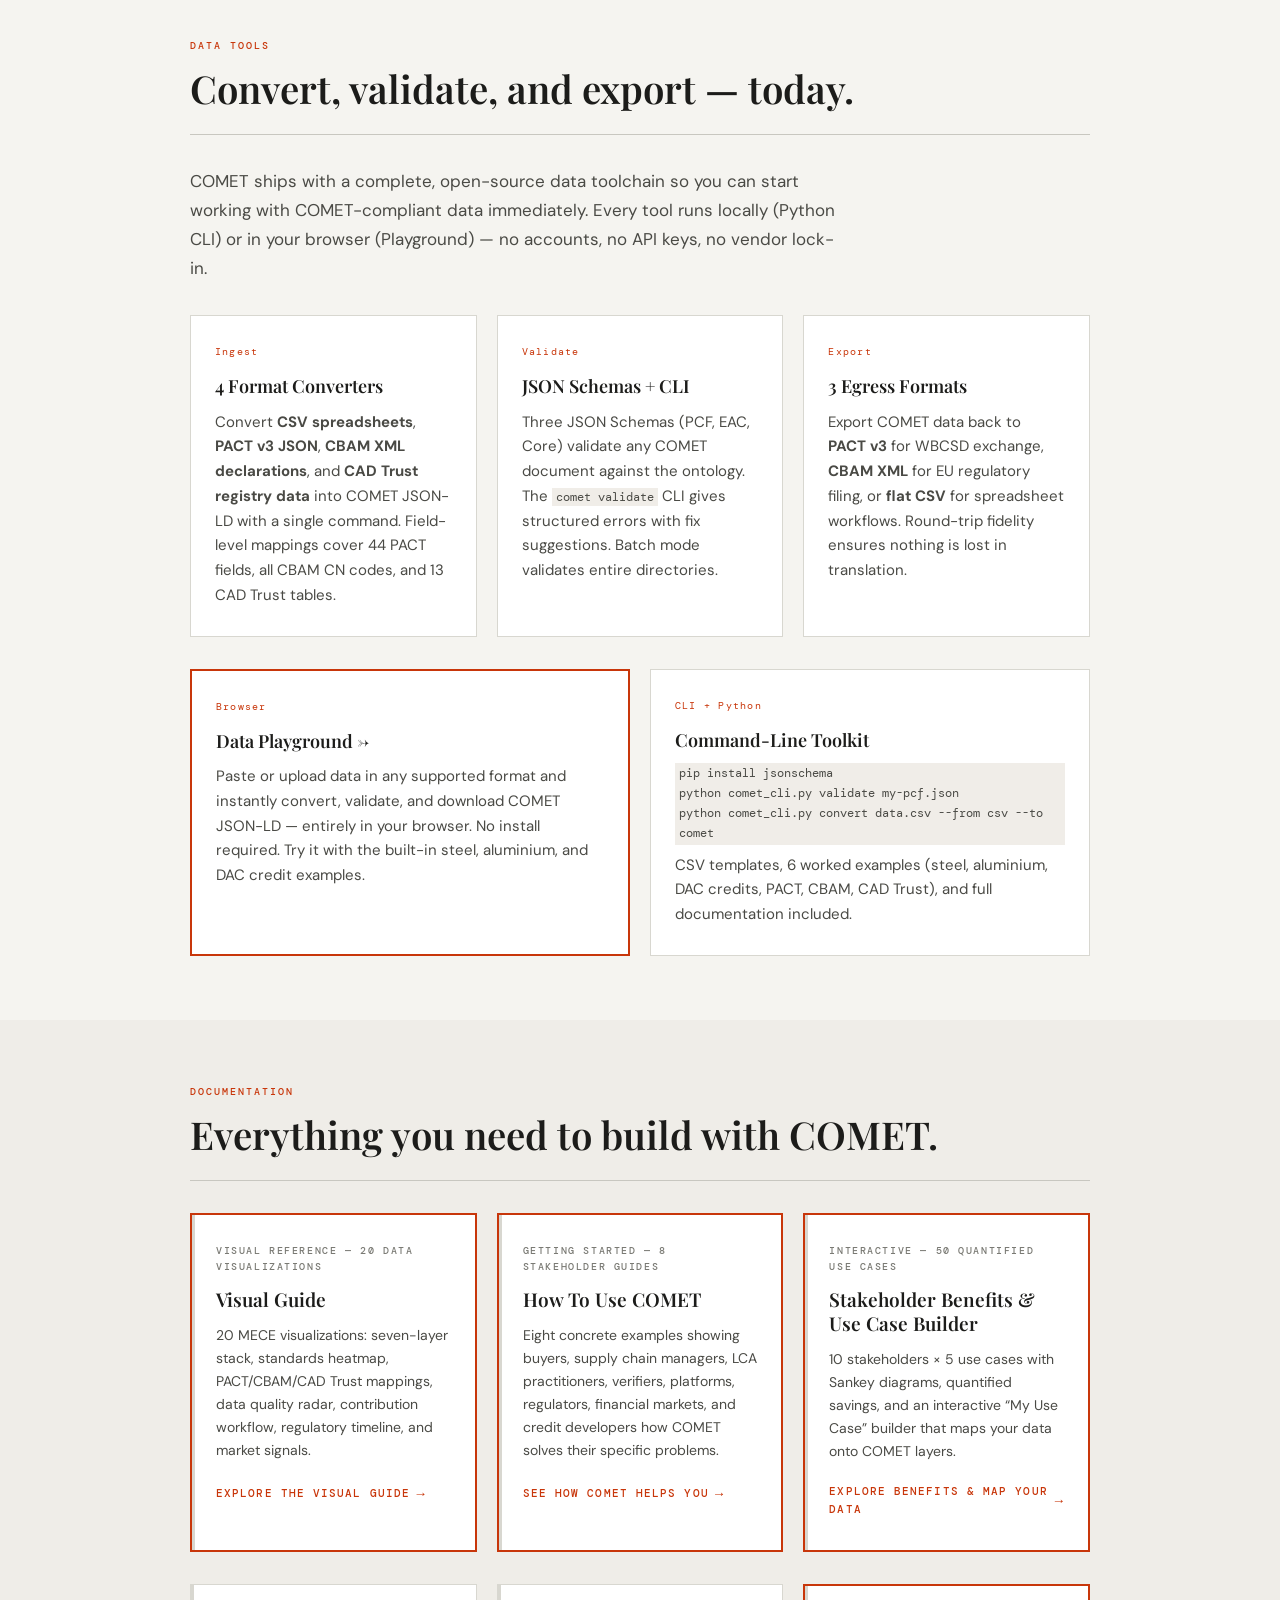
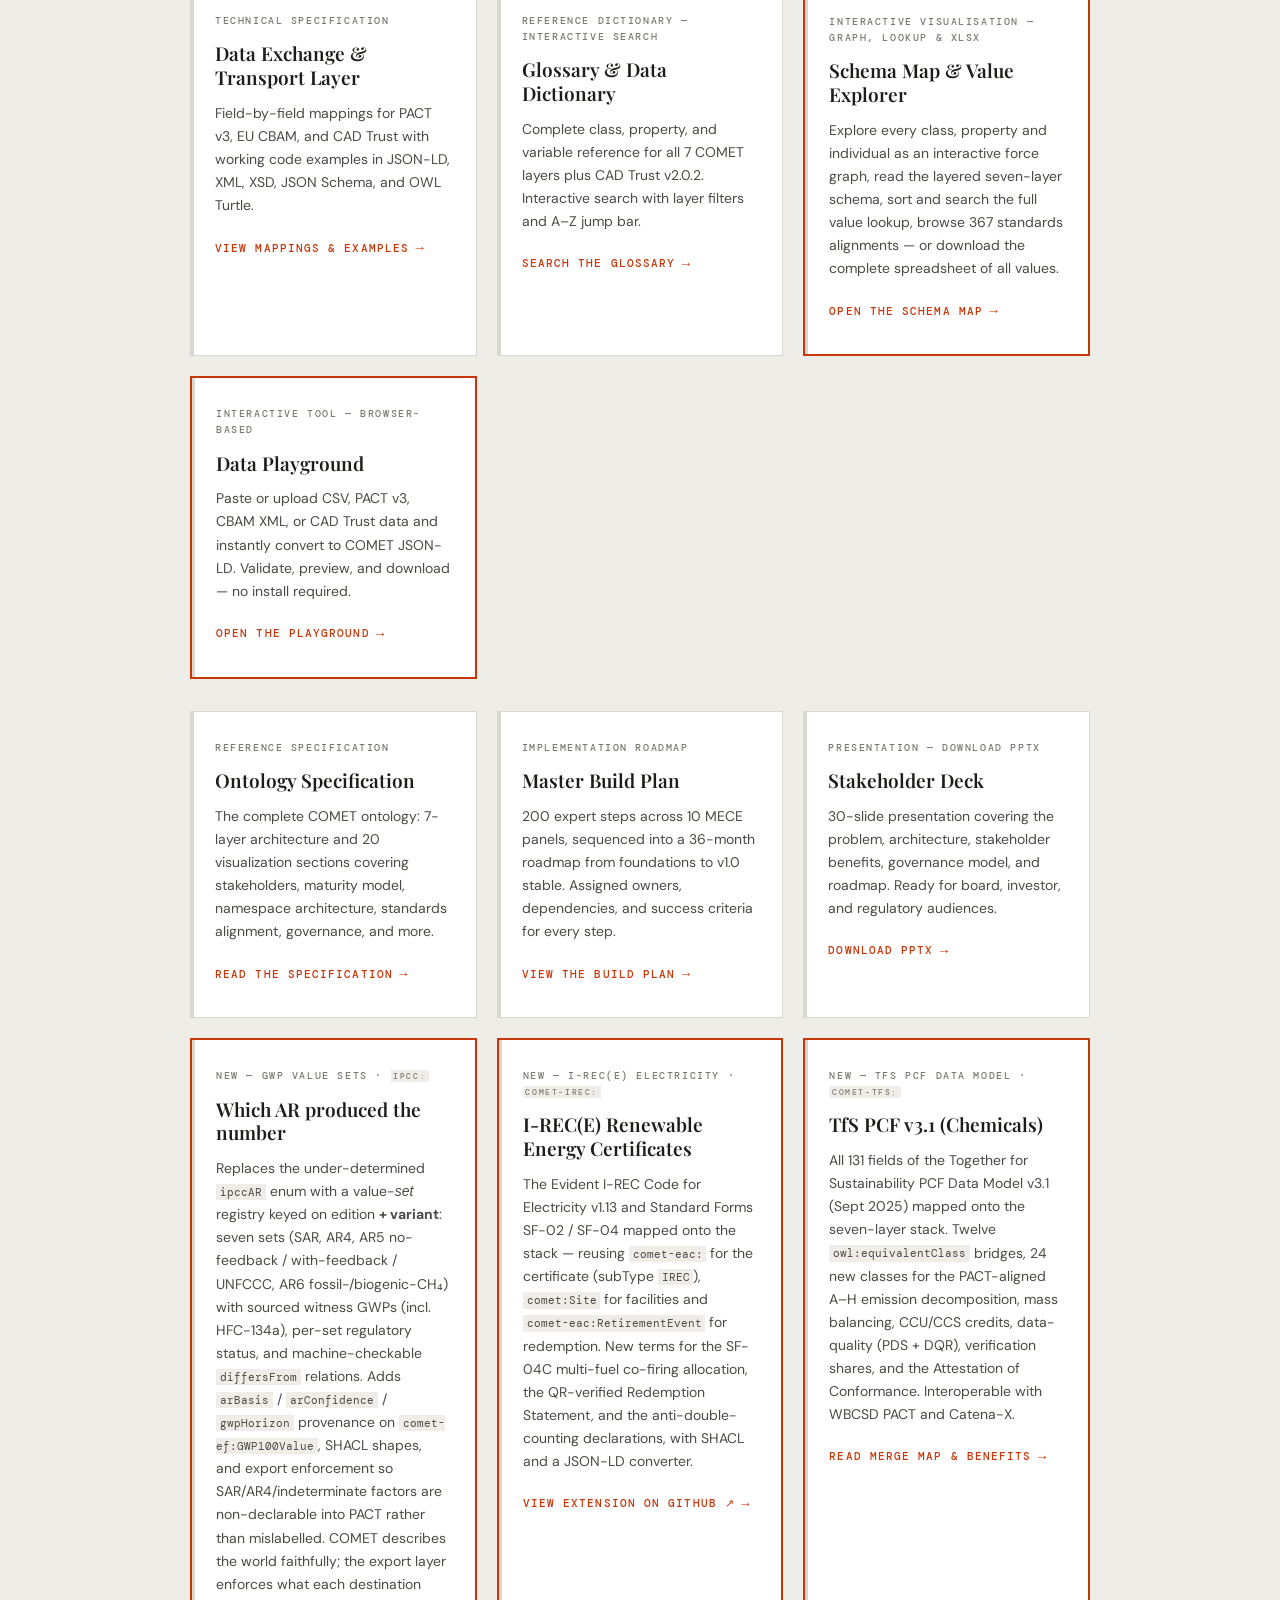
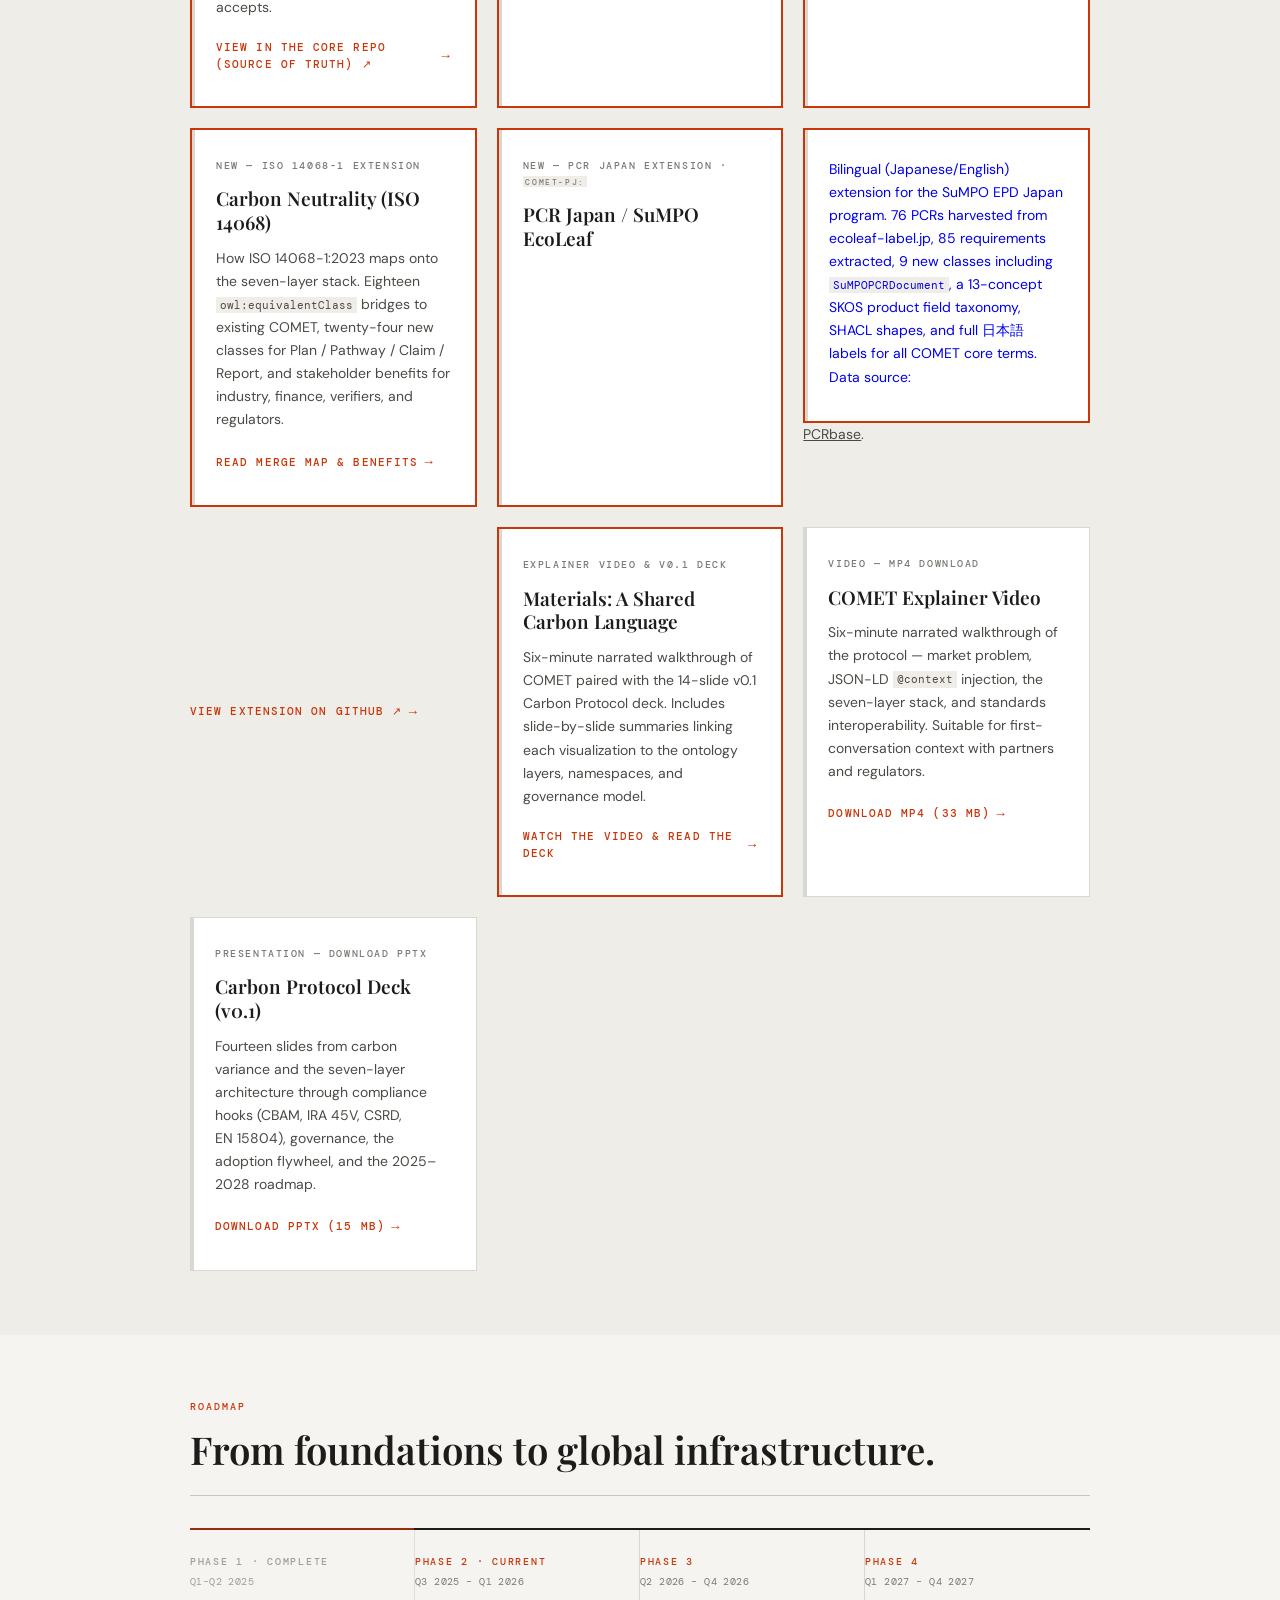
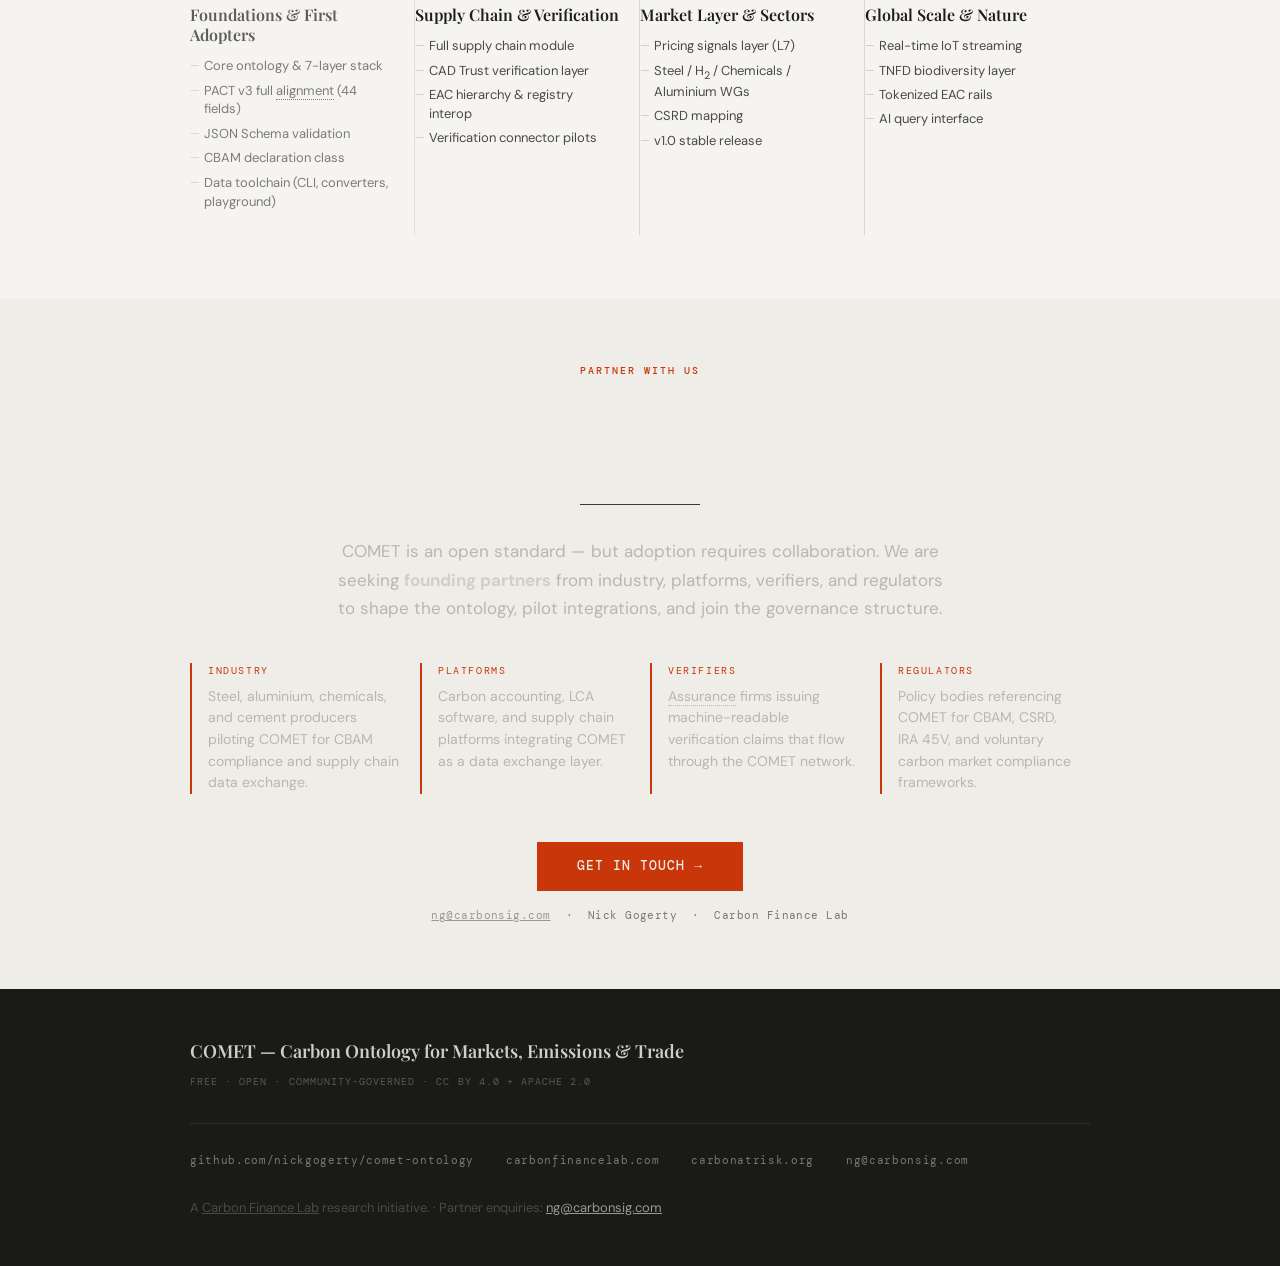
==== commit 42f834a3: "feat(gwp): enrich ipcc: value sets with regulatory status + HFC-134a; link micro-site to core repo F" ====
--- a/docs/index.html
+++ b/docs/index.html
@@ -714,6 +714,7 @@
         <span><span class="meta-label">Status:</span> <span class="meta-value">Public Draft v0.2 &middot; March 2026</span></span>
         <span><span class="meta-label">Initiated:</span> <span class="meta-value">Q1 2025</span></span>
         <span><span class="meta-label">Contact:</span> <span class="meta-value"><a href="mailto:ng@carbonsig.com" style="color:#9a9890;text-decoration:underline;">ng@carbonsig.com</a></span></span>
+        <span><span class="meta-label">Source of truth:</span> <span class="meta-value"><a href="https://github.com/CarbonSigProductHub/comet-carbonsig" style="color:#9a9890;text-decoration:underline;" target="_blank" rel="noopener">CarbonSigProductHub/comet-carbonsig</a></span></span>
       </div>
     </div>
   </header>
@@ -1026,11 +1027,11 @@
       <!-- Row 3: Materials (Video + v0.1 Carbon Protocol Deck) -->
       <div class="doc-cards" style="grid-template-columns: repeat(3, 1fr); margin-top: 1.25rem;">
 
-        <a href="https://github.com/nickgogerty/comet-ontology/blob/main/docs/gwp-value-sets.md" class="doc-card" aria-label="GWP value-set registry" style="border-color: var(--accent); border-width: 2px;" target="_blank">
+        <a href="https://github.com/CarbonSigProductHub/comet-carbonsig" class="doc-card" aria-label="GWP value-set registry in the core repo" style="border-color: var(--accent); border-width: 2px;" target="_blank">
           <p class="doc-card-type">New &mdash; GWP Value Sets &middot; <code style="font-family:'DM Mono',monospace;font-size:0.8em;background:#f0ede8;padding:0.1em 0.35em;">ipcc:</code></p>
           <h3 class="doc-card-title">Which AR produced the number</h3>
-          <p class="doc-card-body">Replaces the under-determined <code style="font-family:'DM Mono',monospace;font-size:0.8em;background:#f0ede8;padding:0.1em 0.35em;">ipccAR</code> enum with a value-<em>set</em> registry keyed on edition <strong>+ variant</strong>: seven sets (SAR, AR4, AR5 no-feedback / with-feedback / UNFCCC, AR6 fossil-/biogenic-CH&#8324;) with sourced witness GWPs and machine-checkable <code style="font-family:'DM Mono',monospace;font-size:0.8em;background:#f0ede8;padding:0.1em 0.35em;">differsFrom</code> relations. Adds <code style="font-family:'DM Mono',monospace;font-size:0.8em;background:#f0ede8;padding:0.1em 0.35em;">arBasis</code> / <code style="font-family:'DM Mono',monospace;font-size:0.8em;background:#f0ede8;padding:0.1em 0.35em;">arConfidence</code> / <code style="font-family:'DM Mono',monospace;font-size:0.8em;background:#f0ede8;padding:0.1em 0.35em;">gwpHorizon</code> provenance on <code style="font-family:'DM Mono',monospace;font-size:0.8em;background:#f0ede8;padding:0.1em 0.35em;">comet-ef:GWP100Value</code>, SHACL shapes, and export enforcement so SAR/AR4/indeterminate factors are non-declarable into PACT rather than mislabelled. COMET describes the world faithfully; the export layer enforces what each destination accepts.</p>
-          <span class="doc-card-action" aria-hidden="true">Read the rationale &amp; back-solve method ↗</span>
+          <p class="doc-card-body">Replaces the under-determined <code style="font-family:'DM Mono',monospace;font-size:0.8em;background:#f0ede8;padding:0.1em 0.35em;">ipccAR</code> enum with a value-<em>set</em> registry keyed on edition <strong>+ variant</strong>: seven sets (SAR, AR4, AR5 no-feedback / with-feedback / UNFCCC, AR6 fossil-/biogenic-CH&#8324;) with sourced witness GWPs (incl. HFC-134a), per-set regulatory status, and machine-checkable <code style="font-family:'DM Mono',monospace;font-size:0.8em;background:#f0ede8;padding:0.1em 0.35em;">differsFrom</code> relations. Adds <code style="font-family:'DM Mono',monospace;font-size:0.8em;background:#f0ede8;padding:0.1em 0.35em;">arBasis</code> / <code style="font-family:'DM Mono',monospace;font-size:0.8em;background:#f0ede8;padding:0.1em 0.35em;">arConfidence</code> / <code style="font-family:'DM Mono',monospace;font-size:0.8em;background:#f0ede8;padding:0.1em 0.35em;">gwpHorizon</code> provenance on <code style="font-family:'DM Mono',monospace;font-size:0.8em;background:#f0ede8;padding:0.1em 0.35em;">comet-ef:GWP100Value</code>, SHACL shapes, and export enforcement so SAR/AR4/indeterminate factors are non-declarable into PACT rather than mislabelled. COMET describes the world faithfully; the export layer enforces what each destination accepts.</p>
+          <span class="doc-card-action" aria-hidden="true">View in the core repo (source of truth) ↗</span>
         </a>
 
         <a href="https://github.com/nickgogerty/comet-ontology/tree/main/ext/irec-e" class="doc-card" aria-label="I-REC(E) electricity extension" style="border-color: var(--accent); border-width: 2px;" target="_blank">
